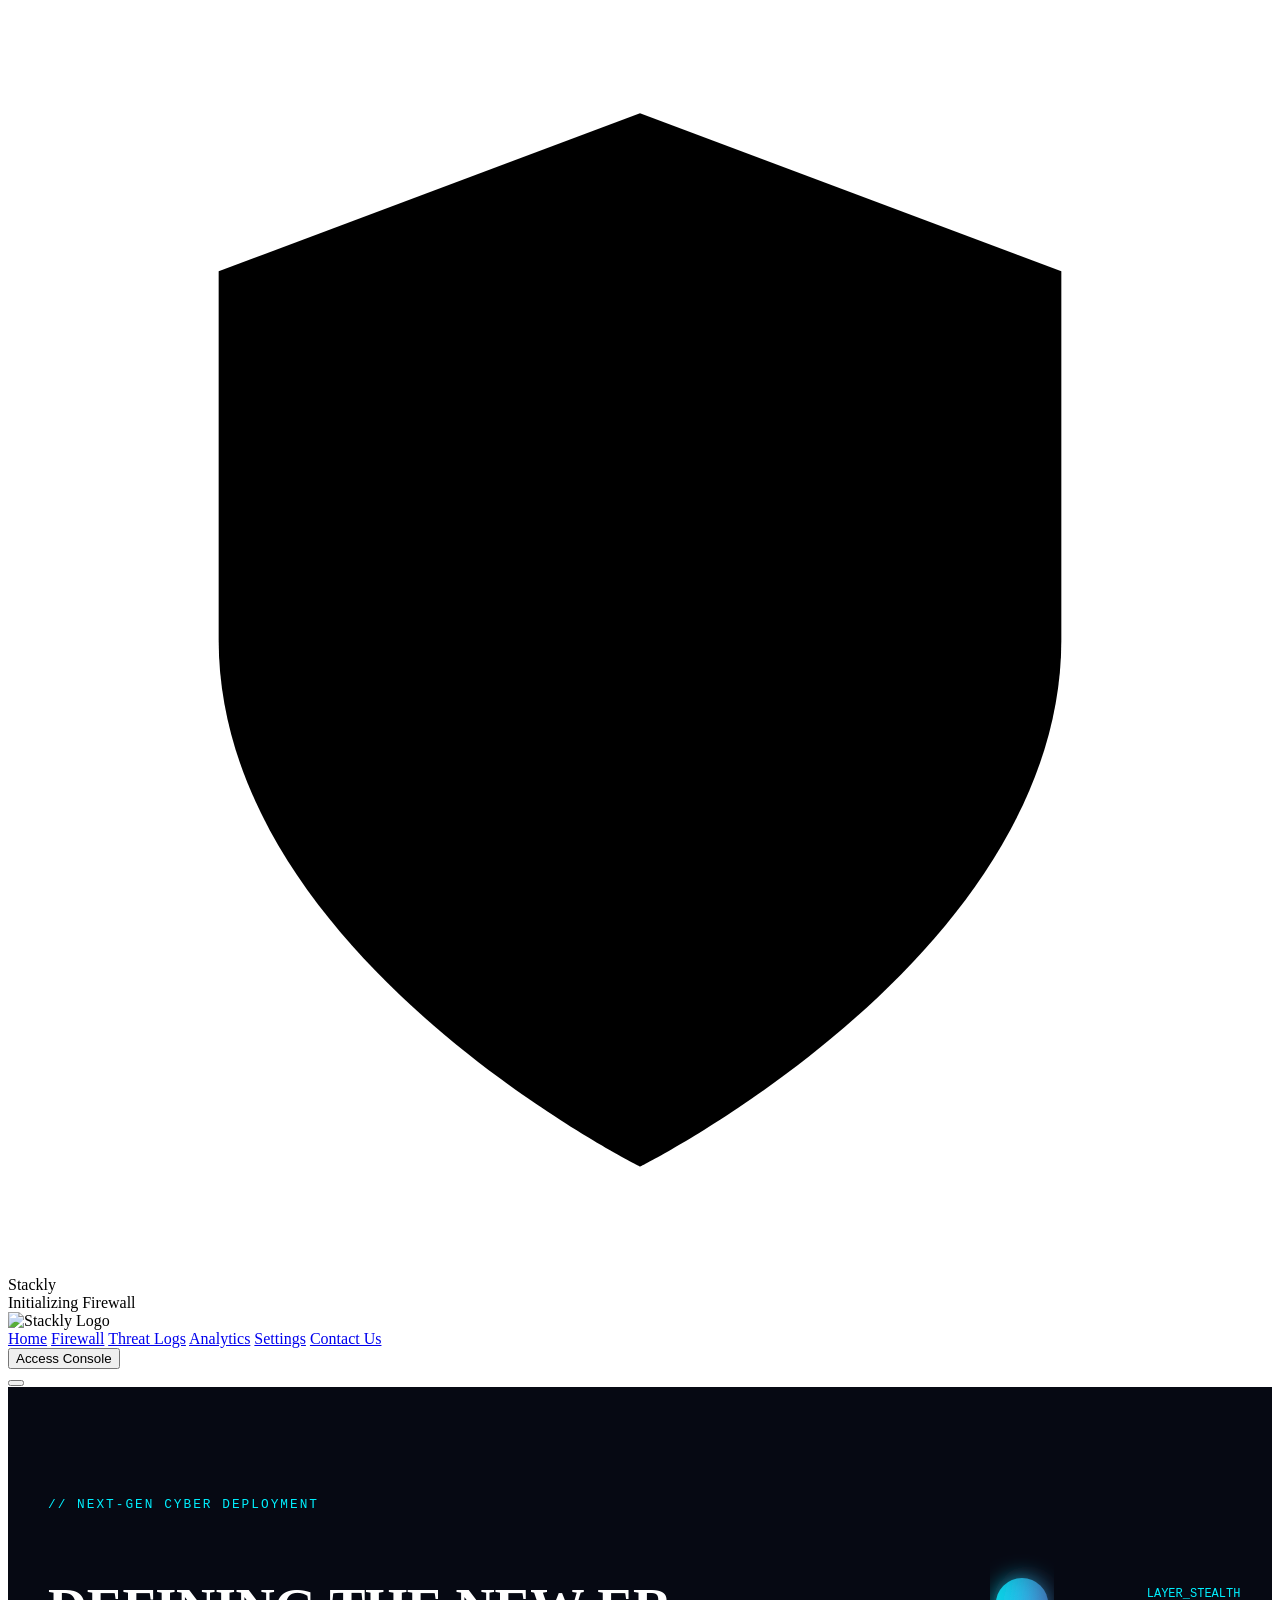
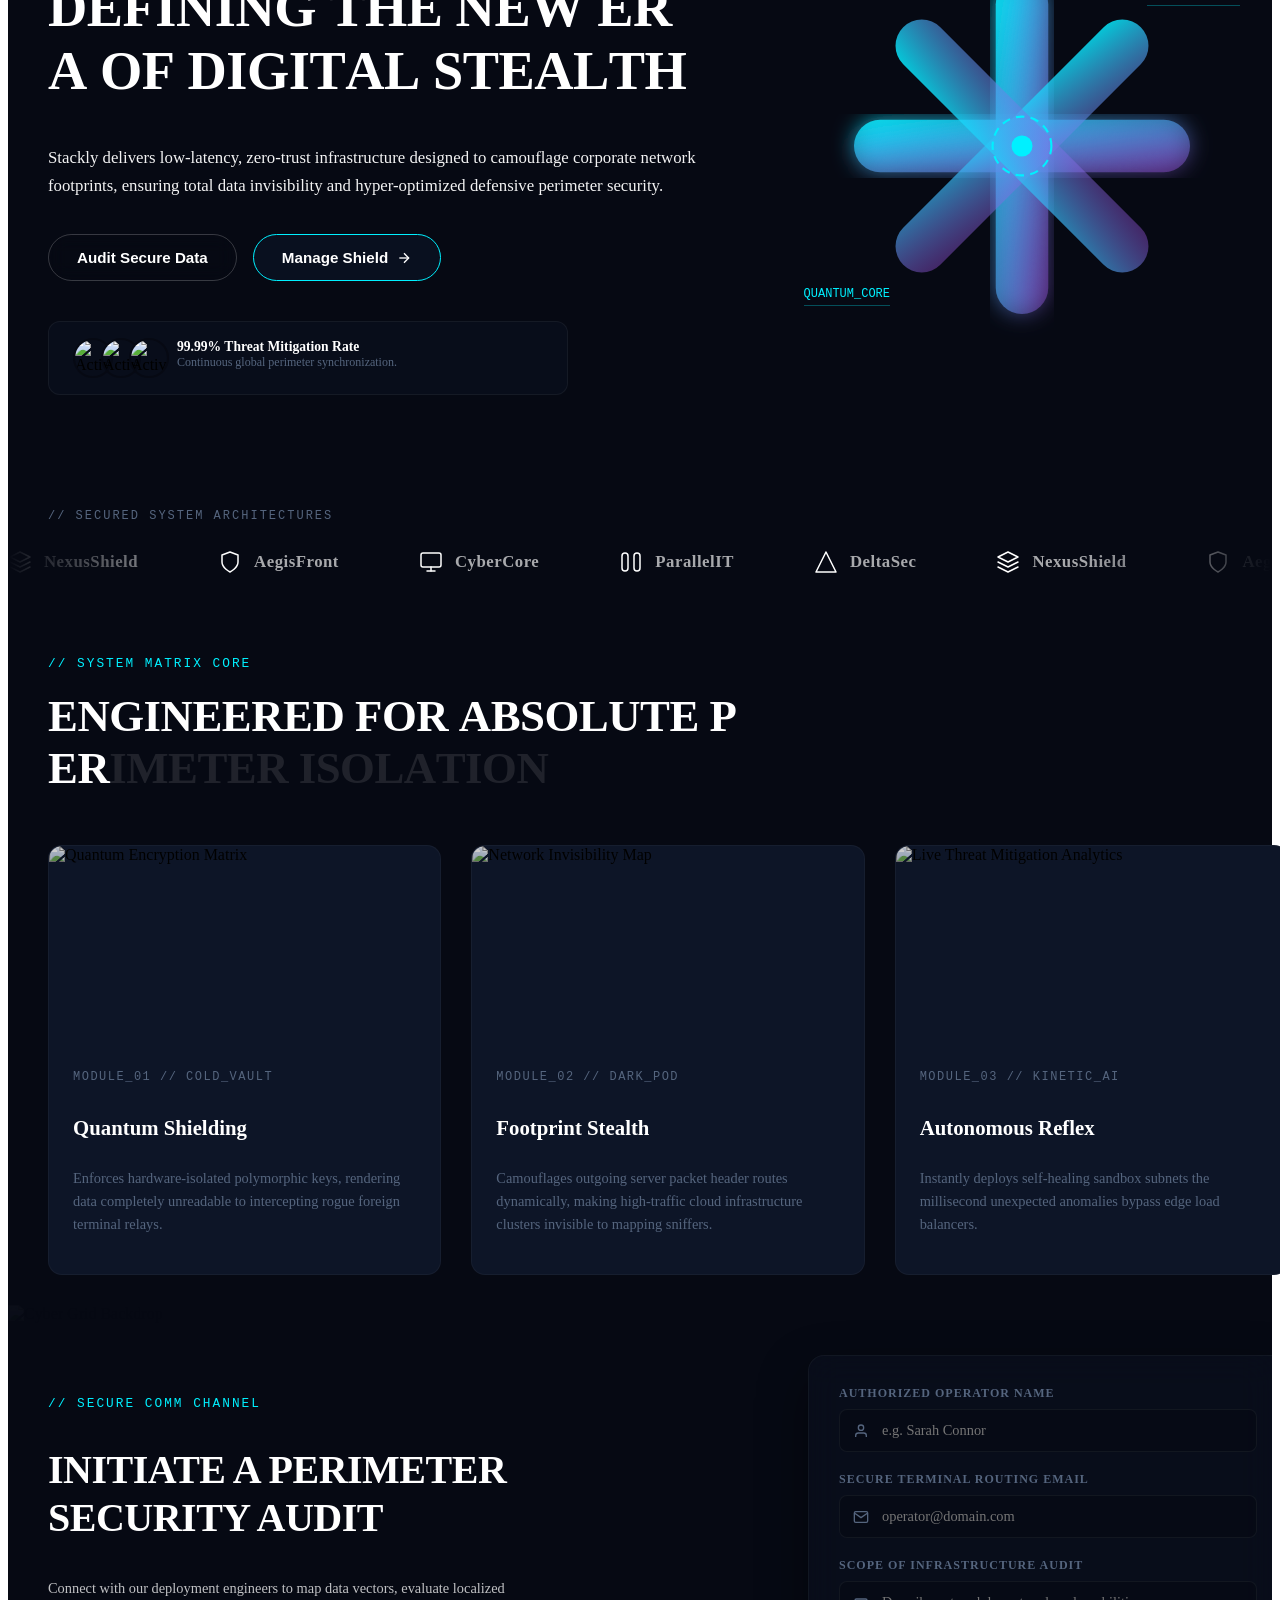
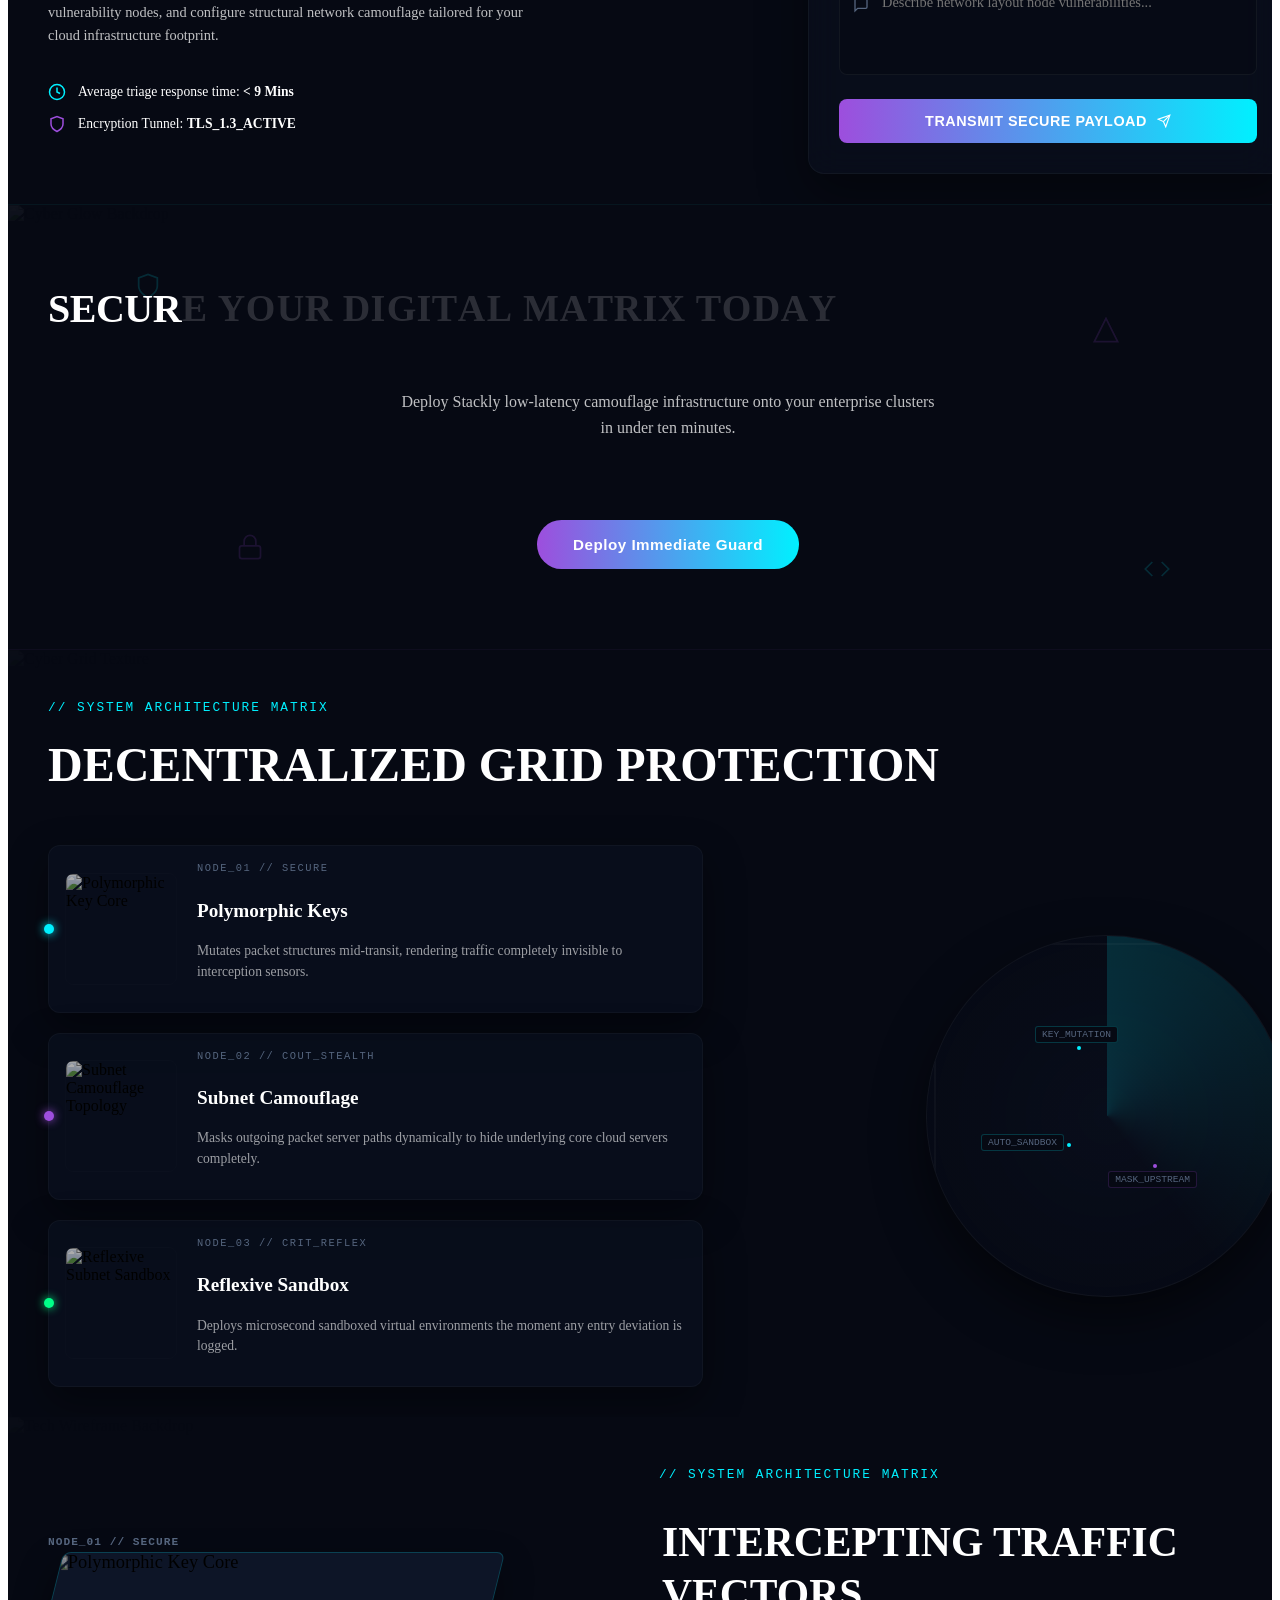
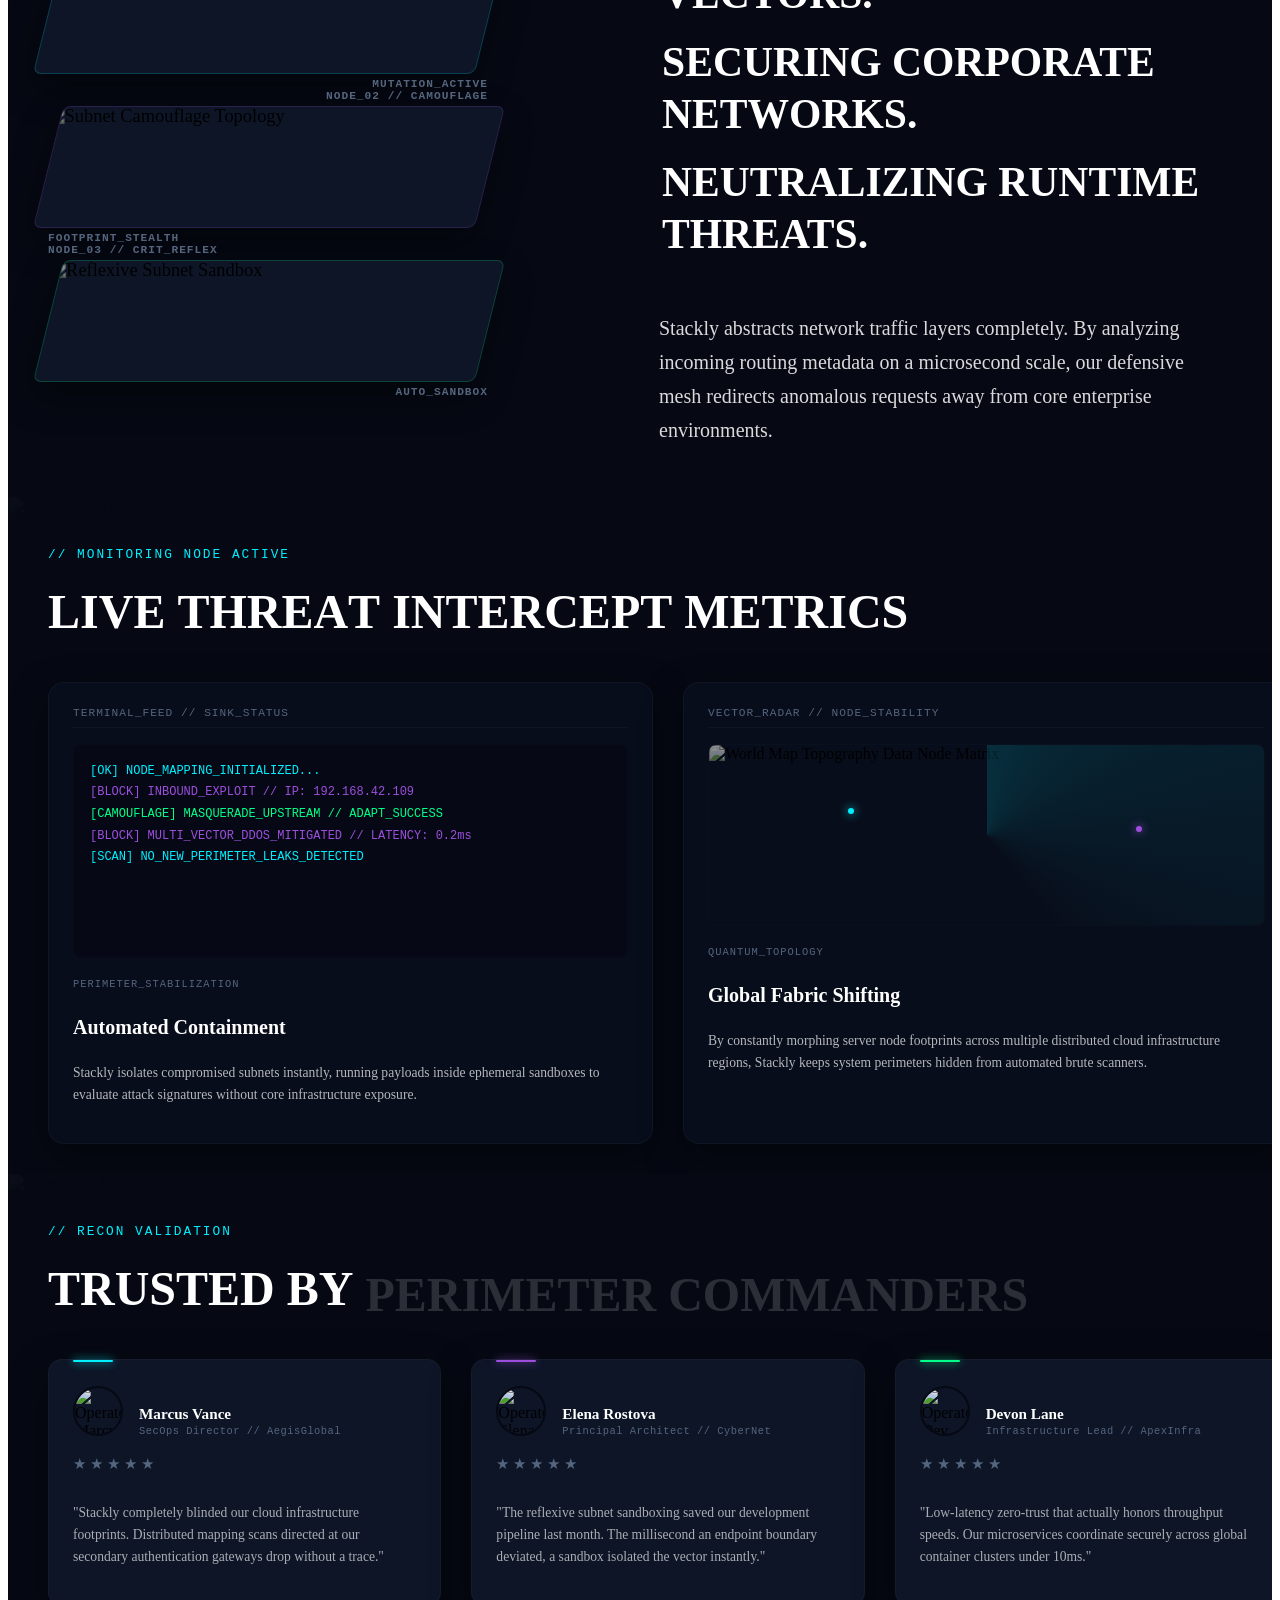
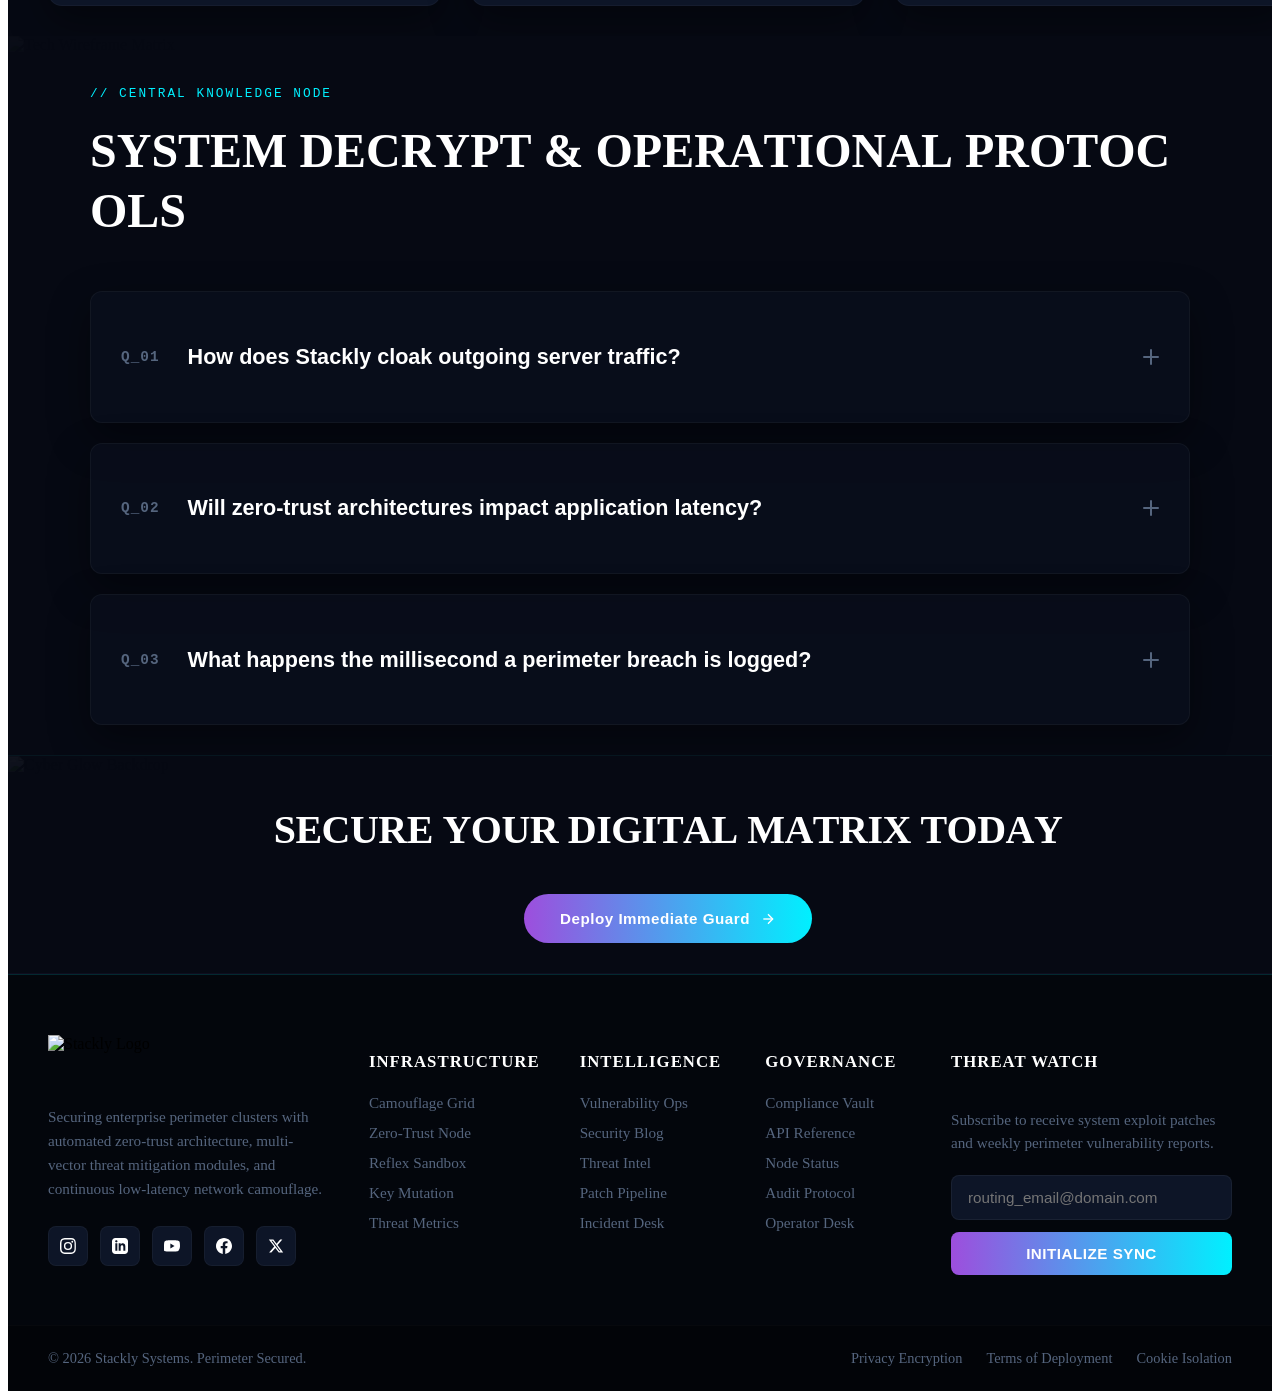
==== index.html @ 1bdfbcbf "home page" ====
<!DOCTYPE html>
<html lang="en">
<head>
    <meta charset="UTF-8">
    <meta http-equiv="X-Frame-Options" content="DENY">
    <meta name="viewport" content="width=device-width, initial-scale=1.0">
    <title>Stackly - Cyber Protection</title>
    <!-- Link External Stylesheet -->
    <link rel="stylesheet" href="style.css">
</head>
<body>

    <!-- CREATIVE PRELOADER LAYER -->
    <div id="preloader">
        <div class="cyber-anim-container">
            <!-- Outer spinning dashed track -->
            <div class="orbital-ring"></div>
            <!-- Inner reverse spinning track -->
            <div class="orbital-ring-inner"></div>
            <!-- Vector Shield Icon -->
            <svg class="svg-shield-icon" viewBox="0 0 24 24" xmlns="http://w3.org">
                <path d="M12 22s8-4 8-10V5l-8-3-8 3v7c0 6 8 10 8 10z" stroke-linecap="round" stroke-linejoin="round"/>
            </svg>
        </div>
        <!-- Branded Preloader Heading -->
        <div class="loader-title">Stackly</div>
        <div class="loader-status">Initializing Firewall</div>
        <div class="progress-timeline">
            <div class="progress-fill"></div>
        </div>
    </div>

    <!-- MAIN UI PAGE (Hidden initially) -->
    

    <!-- Link External JavaScript Logic -->
    <script> document.addEventListener("DOMContentLoaded", () => {
    const preloader = document.getElementById("preloader");
    const appContent = document.getElementById("appContent");
    const actionBtn = document.getElementById("actionBtn");

    // Clear and handle the 2-second loading time handover
    setTimeout(() => {
        if (preloader) {
            preloader.classList.add("loaded");
        }
        if (appContent) {
            appContent.classList.add("visible");
        }
    }, 2000); 

    if (actionBtn) {
        actionBtn.addEventListener("click", () => {
            alert("Stackly Security Protocols updated successfully!");
        });
    }
});
</script>

<header class="main-header">
    <div class="header-container">
        <!-- Brand Logo Container (Tied to JS Window Reload Engine) -->
        <div class="logo-wrapper" id="brandLogoBtn" title="Refresh Dashboard">
            <img src="https://placehold.co" alt="Stackly Logo" class="brand-img">
        </div>

        <!-- Centralized App Menu Navigation Links (Now with Contact Us) -->
        <nav class="nav-menu" id="navigationDrawer">
            <a href="index.html" class="nav-link active">Home</a>
            <a href="firewall.html" class="nav-link">Firewall</a>
            <a href="logs.html" class="nav-link">Threat Logs</a>
            <a href="analytics.html" class="nav-link">Analytics</a>
            <a href="settings.html" class="nav-link">Settings</a>
            <a href="contact.html" class="nav-link">Contact Us</a>
        </nav>

        <!-- Authorization Action Controls Corner -->
        <div class="auth-wrapper">
            <button class="auth-btn">Access Console</button>
        </div>

        <!-- Adaptive Mobile Hamburger Icon Trigger -->
        <button class="hamburger-menu" id="hamburgerToggle" aria-label="Toggle Navigation">
            <span class="bar"></span>
            <span class="bar"></span>
            <span class="bar"></span>
        </button>
    </div>
</header>

<!-- Overlay background asset used to execute backdrop blur behind the open mobile nav menu -->
<div class="blur-backdrop" id="screenOverlay"></div>

<script>
    document.addEventListener("DOMContentLoaded", () => {
    const brandLogoBtn = document.getElementById("brandLogoBtn");
    const hamburgerToggle = document.getElementById("hamburgerToggle");
    const screenOverlay = document.getElementById("screenOverlay");
    const navLinks = document.querySelectorAll(".nav-link");

    // 1. Core Page Refresh Bind tied to Brand Image element clicks
    if (brandLogoBtn) {
        brandLogoBtn.addEventListener("click", () => {
            window.location.reload();
        });
    }

    // 2. Responsive Mobile Navigation Menu & Blurring Layer Toggle Control
    function toggleMobileMenu() {
        document.body.classList.toggle("menu-open");
    }

    if (hamburgerToggle) {
        hamburgerToggle.addEventListener("click", toggleMobileMenu);
    }

    // Collapse drawer panel if a user clicks outside the menu boundaries onto the blurred viewport backdrop
    if (screenOverlay) {
        screenOverlay.addEventListener("click", toggleMobileMenu);
    }

    // Auto-collapse mobile navigation dropdown drawer seamlessly when items are selected
    navLinks.forEach(link => {
        link.addEventListener("click", () => {
            document.body.classList.remove("menu-open");
            
            // Clean active track classes variables 
            navLinks.forEach(item => item.classList.remove("active"));
            link.classList.add("active");
        });
    });
});

</script>

<section class="hero-section" id="home">
    <div class="hero-container">
        
        <!-- Left Column: Content & Metrics -->
        <div class="hero-content">
            <div class="cyber-badge">// NEXT-GEN CYBER DEPLOYMENT</div>
            
            <!-- Target heading container for character split animation -->
            <h1 class="scroll-trigger-title" id="autoTypeTitle">
                Defining the new era of digital stealth
            </h1>
            
            <p class="hero-description">
                Stackly delivers low-latency, zero-trust infrastructure designed to camouflage corporate network footprints, ensuring total data invisibility and hyper-optimized defensive perimeter security.
            </p>
            
            <!-- Isolated button row configuration -->
            <div class="cta-group">
                <button class="cta-btn primary-cta" type="button">Audit Secure Data</button>
                <button class="cta-btn secondary-cta" type="button">
                    <span>Manage Shield</span> 
                    <svg class="btn-arrow" viewBox="0 0 24 24" fill="none" stroke="currentColor" stroke-width="2">
                        <line x1="5" y1="12" x2="19" y2="12"></line>
                        <polyline points="12 5 19 12 12 19"></polyline>
                    </svg>
                </button>
            </div>
            
            <!-- Real User Avatar Image Grid with Sliding Text Loop -->
            <div class="social-validation">
                <div class="avatar-stack">
                    <img src="https://unsplash.com" alt="Active Operator 1" class="avatar-img">
                    <img src="https://unsplash.com" alt="Active Operator 2" class="avatar-img">
                    <img src="https://unsplash.com" alt="Active Operator 3" class="avatar-img">
                </div>
                <div class="validation-text-carousel" id="carouselText">
                    <div class="slide active"><strong>800+ Enterprise Networks Securing Assets</strong><span>Daily active threat monitoring updates via Stackly.</span></div>
                    <div class="slide"><strong>99.99% Threat Mitigation Rate</strong><span>Continuous global perimeter synchronization.</span></div>
                    <div class="slide"><strong>24/7 Quantum Firewall Active</strong><span>Isolating backend vulnerabilities instantly.</span></div>
                </div>
            </div>
        </div>

        <!-- Right Column: Multi-Axis Fluid Geometric Mesh -->
        <div class="hero-visual">
            <div class="vector-quantum-core">
                <svg class="quantum-svg" viewBox="0 0 400 400" xmlns="http://w3.org">
                    <defs>
                        <linearGradient id="cyberGlow" x1="0%" y1="0%" x2="100%" y2="100%">
                            <stop offset="0%" stop-color="#00f0ff" stop-opacity="0.85"/>
                            <stop offset="100%" stop-color="#9d4edd" stop-opacity="0.4"/>
                        </linearGradient>
                        <filter id="neonBlur">
                            <feGaussianBlur stdDeviation="10" result="coloredBlur"/>
                            <feMerge>
                                <feMergeNode in="coloredBlur"/>
                                <feMergeNode in="SourceGraphic"/>
                            </feMerge>
                        </filter>
                    </defs>
                    <g class="rotating-cluster">
                        <!-- Structural geometric beams overlapping to frame 3D dimensions -->
                        <rect x="175" y="40" width="50" height="320" rx="25" fill="url(#cyberGlow)" filter="url(#neonBlur)" />
                        <rect x="40" y="175" width="320" height="50" rx="25" fill="url(#cyberGlow)" filter="url(#neonBlur)" />
                        <rect x="175" y="40" width="50" height="320" rx="25" fill="url(#cyberGlow)" transform="rotate(45 200 200)" />
                        <rect x="175" y="40" width="50" height="320" rx="25" fill="url(#cyberGlow)" transform="rotate(-45 200 200)" />
                        <circle cx="200" cy="200" r="28" fill="none" stroke="#00f0ff" stroke-width="2" stroke-dasharray="8, 6" />
                        <circle cx="200" cy="200" r="10" fill="#00f0ff" />
                    </g>
                </svg>
                <div class="hud-pointer top-right"><span> LAYER_STEALTH</span></div>
                <div class="hud-pointer bottom-left"><span> QUANTUM_CORE</span></div>
            </div>
        </div>

    </div>
</section>

<style>
    :root {
    --bg-deep: #060913;
    --neon-cyan: #00f0ff;
    --neon-purple: #9d4edd;
    --text-bright: #ffffff;
    --text-dim: #64748b;
}

/* ==========================================
   FLUID HERO RESPONSIVE CONTAINER DESIGN
========================================== */
.hero-section {
    width: 100%;
    display: flex;
    align-items: center;
    box-sizing: border-box;
    padding: 110px 0;
    background-color: var(--bg-deep);
    position: relative;
}

.hero-container {
    max-width: 1240px;
    width: 100%;
    margin: 0 auto;
    padding: 0 40px;
    display: grid;
    grid-template-columns: 1.15fr 0.85fr; /* Controls perfect side-by-side splitting */
    gap: 48px;
    align-items: center;
}

.hero-content {
    display: flex;
    flex-direction: column;
    align-items: flex-start;
}

.cyber-badge {
    font-family: monospace;
    color: var(--neon-cyan);
    font-size: 0.85rem;
    letter-spacing: 2px;
    margin-bottom: 20px;
}

.scroll-trigger-title {
    font-size: 3.4rem;
    font-weight: 800;
    line-height: 1.15;
    text-transform: uppercase;
    margin-bottom: 25px;
    letter-spacing: -0.5px;
    color: var(--text-bright);
}

/* Base parameters for character-by-character reveals */
.scroll-trigger-title .char {
    display: inline-block;
    opacity: 0;
    transform: translateY(8px);
    transition: opacity 0.25s ease, transform 0.25s ease;
}

.scroll-trigger-title .char.revealed {
    opacity: 1;
    transform: translateY(0);
}

.hero-description {
    font-size: 1.05rem;
    color: var(--text-bright);
    line-height: 1.65;
    margin-bottom: 35px;
    opacity: 0.95;
}

/* Non-collapsing flow block button group layout handles */
.cta-group {
    display: flex;
    flex-wrap: wrap;
    align-items: center;
    gap: 16px;
    margin-bottom: 40px;
    width: 100%;
}

.cta-btn {
    padding: 14px 28px;
    border-radius: 30px;
    font-size: 0.95rem;
    font-weight: 700;
    cursor: pointer;
    transition: all 0.3s cubic-bezier(0.2, 0.8, 0.2, 1);
    display: inline-flex;
    align-items: center;
    justify-content: center;
    gap: 8px;
    color: var(--text-bright);
    box-sizing: border-box;
    white-space: nowrap;
}

.primary-cta {
    background: transparent;
    border: 1px solid rgba(255, 255, 255, 0.2);
    backdrop-filter: blur(10px);
}

.primary-cta:hover {
    background-color: var(--text-bright);
    color: var(--bg-deep) !important;
    transform: translateY(-3px);
    box-shadow: 0 10px 20px rgba(255, 255, 255, 0.15);
}

.secondary-cta {
    background: rgba(13, 21, 39, 0.6);
    border: 1px solid var(--neon-cyan);
}

.secondary-cta:hover {
    background: linear-gradient(90deg, var(--neon-purple), var(--neon-cyan));
    border-color: transparent;
    transform: translateY(-3px);
    box-shadow: 0 10px 25px rgba(0, 240, 255, 0.3);
}

.btn-arrow {
    width: 16px;
    height: 16px;
    transition: transform 0.3s ease;
}

.secondary-cta:hover .btn-arrow {
    transform: translateX(4px);
}

/* ==========================================
   USER SOCIAL PROFILES & SLIDER CAROUSEL
========================================== */
.social-validation {
    display: flex;
    align-items: center;
    gap: 20px;
    background-color: rgba(13, 21, 39, 0.4);
    border: 1px solid rgba(255, 255, 255, 0.05);
    padding: 16px 24px;
    border-radius: 12px;
    width: 100%;
    max-width: 520px;
    box-sizing: border-box;
}

.avatar-stack {
    display: flex;
    flex-shrink: 0;
}

.avatar-img {
    width: 36px;
    height: 36px;
    border-radius: 50%;
    border: 2px solid var(--bg-deep);
    object-fit: cover;
    margin-right: -12px;
    cursor: pointer;
    transition: transform 0.2s ease;
}

.avatar-img:hover {
    transform: scale(1.25) translateY(-3px);
    z-index: 10;
}

.validation-text-carousel {
    position: relative;
    height: 38px;
    flex: 1;
    overflow: hidden;
}

.validation-text-carousel .slide {
    position: absolute;
    top: 0;
    left: 0;
    width: 100%;
    display: flex;
    flex-direction: column;
    opacity: 0;
    transform: translateY(12px);
    transition: opacity 0.4s ease, transform 0.4s ease;
}

.validation-text-carousel .slide.active {
    opacity: 1;
    transform: translateY(0);
}

.slide strong {
    font-size: 0.85rem;
    color: var(--text-bright);
}

.slide span {
    font-size: 0.75rem;
    color: var(--text-dim);
}

/* ==========================================
   RIGHT COLUMN GEOMETRIC CORE VECTOR ASSETS
========================================== */
.hero-visual {
    display: flex;
    justify-content: flex-end;
    align-items: center;
}

.vector-quantum-core {
    position: relative;
    width: 100%;
    max-width: 420px;
    animation: floatVisual 6s ease-in-out infinite;
}

.quantum-svg {
    width: 100%;
    height: auto;
    display: block;
}

.rotating-cluster {
    transform-origin: 200px 200px;
    animation: continuousRotate 28s linear infinite;
}

.hud-pointer {
    position: absolute;
    font-family: monospace;
    font-size: 0.75rem;
    color: var(--neon-cyan);
    border-bottom: 1px solid rgba(0, 240, 255, 0.3);
    padding-bottom: 4px;
}
.top-right { top: 12%; right: -2%; }
.bottom-left { bottom: 12%; left: -2%; }

/* Core Infinite Keyframes */
@keyframes continuousRotate { 0% { transform: rotate(0deg); } 100% { transform: rotate(360deg); } }
@keyframes floatVisual { 0%, 100% { transform: translateY(0px); } 50% { transform: translateY(-12px); } }

/* ==========================================
   ADAPTIVE BREAKPOINTS (PREVENTS OVERLAPS)
========================================== */
@media (max-width: 992px) {
    .hero-container {
        grid-template-columns: 1fr; /* Switch to clean vertical list stack layout */
        padding: 0 24px;
        gap: 50px;
    }
    .hero-content {
        align-items: center;
        text-align: center;
    }
    .scroll-trigger-title { font-size: 2.8rem; }
    .cta-group { justify-content: center; }
    .social-validation { justify-content: center; }
    .hero-visual { justify-content: center; width: 100%; }
}

@media (max-width: 480px) {
    .hero-container { padding: 0 16px; }
    .scroll-trigger-title { font-size: 2.2rem; }
    .cta-group { flex-direction: column; }
    .cta-btn { width: 100%; }
    .social-validation { flex-direction: column; gap: 12px; padding: 16px; }
    .validation-text-carousel { height: 42px; text-align: center; }
    .validation-text-carousel .slide { align-items: center; }
}

</style>

<script>
    document.addEventListener("DOMContentLoaded", () => {
    const autoTitle = document.getElementById("autoTypeTitle");
    const carouselContainer = document.getElementById("carouselText");

    // 1. Fixed Character Split String Generator Engine
    if (autoTitle) {
        const titleText = autoTitle.textContent.trim();
        autoTitle.textContent = ""; // Safely erase layout context

        const letterSpans = titleText.split("").map(char => {
            const span = document.createElement("span");
            span.className = "char";
            span.innerHTML = char === " " ? "&nbsp;" : char;
            autoTitle.appendChild(span);
            return span;
        });

        // Loop arrays and inject visual delay timings sequentially
        letterSpans.forEach((spanElement, sequentialIndex) => {
            setTimeout(() => {
                spanElement.classList.add("revealed");
            }, 25 * sequentialIndex); // Typing animation rate parameter
        });
    }

    // 2. Social Validation Panel 2-Second Slider Loop
    if (carouselContainer) {
        const slides = carouselContainer.querySelectorAll(".slide");
        let activeSlideIndex = 0;

        setInterval(() => {
            slides[activeSlideIndex].classList.remove("active");
            activeSlideIndex = (activeSlideIndex + 1) % slides.length;
            slides[activeSlideIndex].classList.add("active");
        }, 2000); // 2000 milliseconds handover window
    }
});

</script>

<section class="brand-carousel-section">
    <div class="brand-section-header">
        <span class="header-indicator">// SECURED SYSTEM ARCHITECTURES</span>
    </div>
    
    <!-- Infinite Horizontal Marquee Window -->
    <div class="marquee-viewport">
        <div class="marquee-track">
            
            <!-- Original Set of Vector Brand Elements -->
            <div class="brand-node">
                <svg viewBox="0 0 24 24" class="brand-svg"><path d="M12 2L2 7l10 5 10-5-10-5zM2 17l10 5 10-5M2 12l10 5 10-5"/></svg>
                <span class="brand-name">NexusShield</span>
            </div>
            <div class="brand-node">
                <svg viewBox="0 0 24 24" class="brand-svg"><path d="M12 22s8-4 8-10V5l-8-3-8 3v7c0 6 8 10 8 10z"/></svg>
                <span class="brand-name">AegisFront</span>
            </div>
            <div class="brand-node">
                <svg viewBox="0 0 24 24" class="brand-svg"><rect x="2" y="3" width="20" height="14" rx="2" ry="2"></rect><line x1="8" y1="21" x2="16" y2="21"></line><line x1="12" y1="17" x2="12" y2="21"></line></svg>
                <span class="brand-name">CyberCore</span>
            </div>
            <div class="brand-node">
                <svg viewBox="0 0 24 24" class="brand-svg"><path d="M18 3a3 3 0 0 0-3 3v12a3 3 0 0 0 3 3 3 3 0 0 0 3-3V6a3 3 0 0 0-3-3zM6 3a3 3 0 0 0-3 3v12a3 3 0 0 0 3 3 3 3 0 0 0 3-3V6a3 3 0 0 0-3-3z"/></svg>
                <span class="brand-name">ParallelIT</span>
            </div>
            <div class="brand-node">
                <svg viewBox="0 0 24 24" class="brand-svg"><polygon points="12 2 2 22 22 22"></polygon></svg>
                <span class="brand-name">DeltaSec</span>
            </div>

            <!-- Identical Cloned Set to ensure an uninterrupted visual looping point -->
            <div class="brand-node">
                <svg viewBox="0 0 24 24" class="brand-svg"><path d="M12 2L2 7l10 5 10-5-10-5zM2 17l10 5 10-5M2 12l10 5 10-5"/></svg>
                <span class="brand-name">NexusShield</span>
            </div>
            <div class="brand-node">
                <svg viewBox="0 0 24 24" class="brand-svg"><path d="M12 22s8-4 8-10V5l-8-3-8 3v7c0 6 8 10 8 10z"/></svg>
                <span class="brand-name">AegisFront</span>
            </div>
            <div class="brand-node">
                <svg viewBox="0 0 24 24" class="brand-svg"><rect x="2" y="3" width="20" height="14" rx="2" ry="2"></rect><line x1="8" y1="21" x2="16" y2="21"></line><line x1="12" y1="17" x2="12" y2="21"></line></svg>
                <span class="brand-name">CyberCore</span>
            </div>
            <div class="brand-node">
                <svg viewBox="0 0 24 24" class="brand-svg"><path d="M18 3a3 3 0 0 0-3 3v12a3 3 0 0 0 3 3 3 3 0 0 0 3-3V6a3 3 0 0 0-3-3zM6 3a3 3 0 0 0-3 3v12a3 3 0 0 0 3 3 3 3 0 0 0 3-3V6a3 3 0 0 0-3-3z"/></svg>
                <span class="brand-name">ParallelIT</span>
            </div>
            <div class="brand-node">
                <svg viewBox="0 0 24 24" class="brand-svg"><polygon points="12 2 2 22 22 22"></polygon></svg>
                <span class="brand-name">DeltaSec</span>
            </div>

        </div>
    </div>
</section>

<style>
    :root {
    --bg-deep: #060913;
    --neon-cyan: #00f0ff;
    --neon-purple: #9d4edd;
    --text-bright: #ffffff;
    --text-dim: #64748b;
}

/* ==========================================
   INFINITE BRAND CAROUSEL LOOK & FEEL
========================================== */
.brand-carousel-section {
    width: 100%;
    display: block;          /* Natural vertical flow to avoid overlays */
    padding-top: 0px;        /* Forced 0px top padding layout */
    padding-bottom: 20px;    /* Forced 20px bottom padding layout */
    background-color: var(--bg-deep);
    overflow: hidden;
    box-sizing: border-box;
}

.brand-section-header {
    max-width: 1240px;
    margin: 0 auto;
    padding: 0 40px 15px 40px;
    text-align: left;
}

.header-indicator {
    font-family: monospace;
    font-size: 0.75rem;
    color: var(--text-dim);
    letter-spacing: 2px;
}

/* Linear Clipping viewport masks out harsh side edges */
.marquee-viewport {
    width: 100%;
    overflow: hidden;
    white-space: nowrap;
    position: relative;
    display: flex;
    /* Soft linear mask gradients fade items out at the viewport limits */
    mask-image: linear-gradient(to right, transparent, #000 15%, #000 85%, transparent);
    -webkit-mask-image: linear-gradient(to right, transparent, #000 15%, #000 85%, transparent);
    padding: 12px 0;
}

/* Infinite Horizontal Streaming Wrapper */
.marquee-track {
    display: inline-flex;
    align-items: center;
    gap: 80px; /* Spacing separation index between icon blocks */
    padding-right: 80px;
    animation: streamMarquee 25s linear infinite;
    will-change: transform;
}

/* Pause the looping timeline safely when a user hovers over the marquee track */
.marquee-viewport:hover .marquee-track {
    animation-play-state: paused;
}

/* Individual Interactive Item Cards */
.brand-node {
    display: inline-flex;
    align-items: center;
    gap: 12px;
    cursor: pointer;
    transition: transform 0.3s cubic-bezier(0.2, 0.8, 0.2, 1);
}

/* Forced Crisp White Vector Assets */
.brand-svg {
    width: 24px;
    height: 24px;
    fill: none;
    stroke: var(--text-bright); /* Forced white path color */
    stroke-width: 1.5;
    stroke-linecap: round;
    stroke-linejoin: round;
    transition: stroke 0.3s ease, filter 0.3s ease;
    will-change: filter;
}

/* Forced Crisp White Text Labels */
.brand-name {
    font-size: 1.05rem;
    font-weight: 600;
    color: var(--text-bright); /* Forced white typography */
    letter-spacing: 0.5px;
    opacity: 0.65;
    transition: opacity 0.3s ease, color 0.3s ease, text-shadow 0.3s ease;
}

/* ==========================================
   NEON INTERACTIVE HOVER GLOW CONFIG
========================================== */
.brand-node:hover {
    transform: scale(1.05);
}

/* Cyan glow effect for odd elements */
.brand-node:hover .brand-svg {
    stroke: var(--neon-cyan);
    filter: drop-shadow(0 0 8px rgba(0, 240, 255, 0.85));
}

.brand-node:hover .brand-name {
    color: var(--neon-cyan);
    opacity: 1;
    text-shadow: 0 0 8px rgba(0, 240, 255, 0.4);
}

/* Alternating Purple glow effect for even elements */
.brand-node:nth-child(even):hover .brand-svg {
    stroke: var(--neon-purple);
    filter: drop-shadow(0 0 8px rgba(157, 78, 221, 0.85));
}

.brand-node:nth-child(even):hover .brand-name {
    color: var(--neon-purple);
    opacity: 1;
    text-shadow: 0 0 8px rgba(157, 78, 221, 0.4);
}

/* ==========================================
   HARDWARE PERFORMANCE ANIMATION LOOPS
========================================== */
@keyframes streamMarquee {
    0% {
        transform: translate3d(0, 0, 0);
    }
    100% {
        /* Translates exactly halfway across to achieve seamless handover looping points */
        transform: translate3d(-50%, 0, 0);
    }
}

/* ==========================================
   RESPONSIVE DESIGN VIEWPORTS
========================================== */
@media (max-width: 992px) {
    .brand-section-header {
        padding: 0 24px 12px 24px;
    }
    .marquee-track {
        gap: 60px;
        padding-right: 60px;
    }
}

@media (max-width: 480px) {
    .brand-section-header {
        padding: 0 16px 10px 16px;
    }
    .marquee-track {
        gap: 45px;
        padding-right: 45px;
        animation-duration: 20s; /* Loops slightly quicker on small screens for dynamic feel */
    }
    .brand-name {
        font-size: 0.95rem;
    }
    .brand-svg {
        width: 20px;
        height: 20px;
    }
}

</style>

<section class="features-section" id="firewall">
    <div class="features-container">
        
        <div class="features-header">
            <div class="cyber-badge">// SYSTEM MATRIX CORE</div>
            <!-- This title triggers character-by-character purely on viewport scroll -->
            <h2 class="scroll-reveal-title" id="scrollFeatureTitle">
                Engineered for absolute perimeter isolation
            </h2>
        </div>

        <!-- 3-Column Adaptive Grid System -->
        <div class="features-grid" id="cascadeGrid">
            
            <!-- Card 1 -->
            <div class="feature-card animate-on-scroll">
                <div class="card-glow-layer"></div>
                <div class="card-image-wrapper">
                    <img src="https://unsplash.com" alt="Quantum Encryption Matrix" class="feature-img">
                </div>
                <div class="card-content">
                    <div class="card-meta">MODULE_01 // COLD_VAULT</div>
                    <h3>Quantum Shielding</h3>
                    <p>Enforces hardware-isolated polymorphic keys, rendering data completely unreadable to intercepting rogue foreign terminal relays.</p>
                </div>
            </div>

            <!-- Card 2 -->
            <div class="feature-card animate-on-scroll">
                <div class="card-glow-layer"></div>
                <div class="card-image-wrapper">
                    <img src="https://unsplash.com" alt="Network Invisibility Map" class="feature-img">
                </div>
                <div class="card-content">
                    <div class="card-meta">MODULE_02 // DARK_POD</div>
                    <h3>Footprint Stealth</h3>
                    <p>Camouflages outgoing server packet header routes dynamically, making high-traffic cloud infrastructure clusters invisible to mapping sniffers.</p>
                </div>
            </div>

            <!-- Card 3 -->
            <div class="feature-card animate-on-scroll">
                <div class="card-glow-layer"></div>
                <div class="card-image-wrapper">
                    <img src="https://unsplash.com" alt="Live Threat Mitigation Analytics" class="feature-img">
                </div>
                <div class="card-content">
                    <div class="card-meta">MODULE_03 // KINETIC_AI</div>
                    <h3>Autonomous Reflex</h3>
                    <p>Instantly deploys self-healing sandbox subnets the millisecond unexpected anomalies bypass edge load balancers.</p>
                </div>
            </div>

        </div>
    </div>
</section>


<style>
    :root {
    --bg-deep: #060913;
    --bg-surface: #0d1527;
    --neon-cyan: #00f0ff;
    --neon-purple: #9d4edd;
    --text-bright: #ffffff;
    --text-dim: #64748b;
}

/* ==========================================
   ISOLATED FEATURES DESIGN BLOCK
========================================== */
.features-section {
    width: 100%;
    display: block;
    padding-top: 50px;       /* Explicitly restricted top padding constraint */
    padding-bottom: 30px;    /* Explicitly restricted bottom padding footprint */
    background-color: var(--bg-deep);
    box-sizing: border-box;
}

.features-container {
    max-width: 1240px;
    width: 100%;
    margin: 0 auto;
    padding: 0 40px;
}

.features-header {
    max-width: 700px;
    margin-bottom: 50px;
    text-align: left;
}

/* ==========================================
   SCROLL REVEAL CHARACTER TYPOGRAPHY
========================================== */
.scroll-reveal-title {
    font-size: 2.8rem;
    font-weight: 800;
    line-height: 1.15;
    text-transform: uppercase;
    letter-spacing: -0.5px;
    color: var(--text-bright);
    margin-top: 10px;
}

/* Individual characters mapped to opacity triggers */
.scroll-reveal-title .char-node {
    display: inline-block;
    opacity: 0.1; /* Dull placeholder state before window scroll intersects */
    transition: opacity 0.15s ease, text-shadow 0.15s ease, color 0.15s ease;
}

.scroll-reveal-title .char-node.illuminated {
    opacity: 1;
    color: var(--text-bright);
    text-shadow: 0 0 12px rgba(255, 255, 255, 0.3);
}

/* ==========================================
   3-COLUMN ADAPTIVE CARD MATRIX GRID
========================================== */
.features-grid {
    display: grid;
    grid-template-columns: repeat(3, 1fr);
    gap: 30px;
    width: 100%;
}

.feature-card {
    background-color: var(--bg-surface);
    border-radius: 14px;
    border: 1px solid rgba(255, 255, 255, 0.04);
    overflow: hidden;
    position: relative;
    box-sizing: border-box;
    display: flex;
    flex-direction: column;
    
    /* Scroll entrance baseline settings (Hidden by default) */
    opacity: 0;
    transform: translateY(40px);
    transition: opacity 0.8s cubic-bezier(0.2, 0.8, 0.2, 1), transform 0.8s cubic-bezier(0.2, 0.8, 0.2, 1);
}

/* JavaScript class appends target activation parameter smoothly */
.feature-card.card-revealed {
    opacity: 1;
    transform: translateY(0);
}

/* Ambient glow container layered over background nodes */
.card-glow-layer {
    position: absolute;
    top: 0;
    left: 0;
    width: 100%;
    height: 100%;
    background: radial-gradient(800px circle at var(--x, 0px) var(--y, 0px), rgba(0, 240, 255, 0.06), transparent 40%);
    pointer-events: none;
    z-index: 3;
    opacity: 0;
    transition: opacity 0.4s ease;
}

.feature-card:hover .card-glow-layer {
    opacity: 1;
}

.card-image-wrapper {
    width: 100%;
    height: 200px;
    overflow: hidden;
    position: relative;
}

.feature-img {
    width: 100%;
    height: 100%;
    object-fit: cover;
    transition: transform 0.6s cubic-bezier(0.2, 0.8, 0.2, 1), filter 0.6s ease;
    filter: saturate(0.7) brightness(0.8);
}

.card-content {
    padding: 24px;
    display: flex;
    flex-direction: column;
    flex: 1;
    z-index: 4;
}

.card-meta {
    font-family: monospace;
    font-size: 0.75rem;
    letter-spacing: 1.5px;
    color: var(--text-dim);
    margin-bottom: 12px;
    transition: color 0.3s ease;
}

.card-content h3 {
    font-size: 1.3rem;
    font-weight: 700;
    color: var(--text-bright);
    margin-bottom: 12px;
    transition: color 0.3s ease, text-shadow 0.3s ease;
}

.card-content p {
    font-size: 0.9rem;
    color: var(--text-dim);
    line-height: 1.6;
    transition: color 0.3s ease;
}

/* ==========================================
   INTERACTIVE NEON HOVER GLOW COUPLINGS
========================================== */
.feature-card:hover {
    border-color: rgba(0, 240, 255, 0.2);
    box-shadow: 0 12px 30px rgba(0, 0, 0, 0.4);
}

.feature-card:hover .feature-img {
    transform: scale(1.06);
    filter: saturate(1.1) brightness(0.95);
}

.feature-card:hover .card-meta {
    color: var(--neon-cyan);
}

.feature-card:hover h3 {
    color: var(--neon-cyan);
    text-shadow: 0 0 10px rgba(0, 240, 255, 0.4);
}

.feature-card:hover p {
    color: var(--text-bright);
}

/* Alternating theme variances for the middle structural card card elements */
.feature-card:nth-child(2):hover {
    border-color: rgba(157, 78, 221, 0.2);
}
.feature-card:nth-child(2):hover .card-meta { color: var(--neon-purple); }
.feature-card:nth-child(2):hover h3 { color: var(--neon-purple); text-shadow: 0 0 10px rgba(157, 78, 221, 0.4); }

/* ==========================================
   RESPONSIVE DESIGN ADAPTIONS
========================================== */
@media (max-width: 992px) {
    .features-grid {
        grid-template-columns: repeat(2, 1fr); /* Collapses smoothly to dual-column lists */
        gap: 24px;
    }
    .scroll-reveal-title { font-size: 2.4rem; }
    .features-container { padding: 0 24px; }
}

@media (max-width: 640px) {
    .features-grid {
        grid-template-columns: 1fr; /* Pure linear stack format for mobile phones */
    }
    .scroll-reveal-title { font-size: 1.9rem; }
    .features-container { padding: 0 16px; }
    .card-image-wrapper { height: 180px; }
}

</style>

<script>
    document.addEventListener("DOMContentLoaded", () => {
    
    // 1. SCROLL TRIGGER: Letter-by-Letter Title Animation
    const scrollTitle = document.getElementById("scrollFeatureTitle");
    if (scrollTitle) {
        const titleText = scrollTitle.textContent.trim();
        scrollTitle.textContent = "";

        const splitChars = titleText.split("").map(char => {
            const span = document.createElement("span");
            span.className = "char-node";
            span.innerHTML = char === " " ? "&nbsp;" : char;
            scrollTitle.appendChild(span);
            return span;
        });

        function handleTitleScrollReveal() {
            const boundingBox = scrollTitle.getBoundingClientRect();
            const winHeight = window.innerHeight;
            
            // Text illuminates as header crosses past the bottom 90% view toward center 35% height
            const startRevealPos = winHeight * 0.9;
            const endRevealPos = winHeight * 0.35;
            
            let revealRatio = (startRevealPos - boundingBox.top) / (startRevealPos - endRevealPos);
            revealRatio = Math.max(0, Math.min(1, revealRatio));

            const maxIndexToLight = Math.floor(revealRatio * splitChars.length);

            splitChars.forEach((charSpan, idx) => {
                if (idx < maxIndexToLight) {
                    charSpan.classList.add("illuminated");
                } else {
                    charSpan.classList.remove("illuminated");
                }
            });
        }
        window.addEventListener("scroll", handleTitleScrollReveal);
        handleTitleScrollReveal(); // Process check instantly on reload
    }

    // 2. SCROLL TRIGGER: One-by-One Grid Card Cascade Reveal
    const cascadeCards = document.querySelectorAll(".animate-on-scroll");
    
    function handleGridCascadeReveal() {
        cascadeCards.forEach((card, progressiveIdx) => {
            const cardTop = card.getBoundingClientRect().top;
            const activationBarrier = window.innerHeight * 0.88; // Triggers slightly before it enters layout viewports

            if (cardTop < activationBarrier) {
                // Instantly checks if element is unrevealed, then initiates delayed cascading index shifts
                if (!card.classList.contains("card-revealed")) {
                    setTimeout(() => {
                        card.classList.add("card-revealed");
                    }, progressiveIdx * 120); // 120ms staging layout lag offset per element card
                }
            }
        });
    }
    window.addEventListener("scroll", handleGridCascadeReveal);
    handleGridCascadeReveal();

    // 3. INTERACTIVE EFFECT: Dynamic Mouse Laser Pointer Tracker over Cards
    const targetCards = document.querySelectorAll(".feature-card");
    targetCards.forEach(card => {
        card.addEventListener("mousemove", (event) => {
            const rect = card.getBoundingClientRect();
            const cursorX = event.clientX - rect.left;
            const cursorY = event.clientY - rect.top;
            
            // Shifts mathematical parameter handles directly within the scoped element card node
            card.style.setProperty("--x", `${cursorX}px`);
            card.style.setProperty("--y", `${cursorY}px`);
        });
    });
});

</script>

<section class="contact-section" id="contact">
    <!-- Ambient image background backdrop layer -->
    <img src="https://unsplash.com" alt="Cyber Grid Backdrop" class="contact-bg-overlay">

    <div class="contact-container">
        
        <!-- Left Column: Contextual System Status Details -->
        <div class="contact-info-panel">
            <div class="cyber-badge">// SECURE COMM CHANNEL</div>
            <h2 class="contact-main-title">Initiate a perimeter security audit</h2>
            <p class="contact-subtitle">
                Connect with our deployment engineers to map data vectors, evaluate localized vulnerability nodes, and configure structural network camouflage tailored for your cloud infrastructure footprint.
            </p>
            
            <div class="contact-status-tracker">
                <div class="status-row">
                    <svg viewBox="0 0 24 24" class="status-svg"><circle cx="12" cy="12" r="10"></circle><polyline points="12 6 12 12 16 14"></polyline></svg>
                    <span>Average triage response time: <strong>&lt; 9 Mins</strong></span>
                </div>
                <div class="status-row">
                    <svg viewBox="0 0 24 24" class="status-svg"><path d="M12 22s8-4 8-10V5l-8-3-8 3v7c0 6 8 10 8 10z"></path></svg>
                    <span>Encryption Tunnel: <strong>TLS_1.3_ACTIVE</strong></span>
                </div>
            </div>
        </div>

        <!-- Right Column: Glassmorphic Validation Input Card -->
        <div class="contact-form-panel">
            <div class="glass-form-card">
                <form id="stacklyAuditForm" novalidate>
                    
                    <div class="form-input-group">
                        <label for="auditName">Authorized Operator Name</label>
                        <div class="field-wrapper">
                            <svg viewBox="0 0 24 24" class="input-icon"><path d="M20 21v-2a4 4 0 0 0-4-4H8a4 4 0 0 0-4 4v2"></path><circle cx="12" cy="7" r="4"></circle></svg>
                            <input type="text" id="auditName" placeholder="e.g. Sarah Connor" autocomplete="off">
                        </div>
                    </div>

                    <div class="form-input-group">
                        <label for="auditEmail">Secure Terminal Routing Email</label>
                        <div class="field-wrapper">
                            <svg viewBox="0 0 24 24" class="input-icon"><path d="M4 4h16c1.1 0 2 .9 2 2v12c0 1.1-.9 2-2 2H4c-1.1 0-2-.9-2-2V6c0-1.1.9-2 2-2z"></path><polyline points="22,6 12,13 2,6"></polyline></svg>
                            <input type="email" id="auditEmail" placeholder="operator@domain.com" autocomplete="off">
                        </div>
                    </div>

                    <div class="form-input-group">
                        <label for="auditMessage">Scope of Infrastructure Audit</label>
                        <div class="field-wrapper text-area-wrapper">
                            <svg viewBox="0 0 24 24" class="input-icon"><path d="M21 15a2 2 0 0 1-2 2H7l-4 4V5a2 2 0 0 1 2-2h14a2 2 0 0 1 2 2z"></path></svg>
                            <textarea id="auditMessage" rows="4" placeholder="Describe network layout node vulnerabilities..."></textarea>
                        </div>
                    </div>

                    <button type="submit" class="submit-audit-btn">
                        <span>Transmit Secure Payload</span>
                        <svg viewBox="0 0 24 24" class="btn-send-icon"><line x1="22" y1="2" x2="11" y2="13"></line><polygon points="22 2 15 22 11 13 2 9 22 2"></polygon></svg>
                    </button>

                </form>
            </div>
        </div>

    </div>
</section>

<style>
    :root {
    --bg-deep: #060913;
    --bg-surface: #0d1527;
    --neon-cyan: #00f0ff;
    --neon-purple: #9d4edd;
    --text-bright: #ffffff;
    --text-dim: #55657e;
    --accent-error: #ff3366;
}

.contact-section {
    position: relative;
    width: 100%;
    display: block;
    padding-top: 50px;
    padding-bottom: 30px;
    background-color: var(--bg-deep);
    overflow: hidden;
    box-sizing: border-box;
}

.contact-bg-overlay {
    position: absolute;
    top: 0;
    left: 0;
    width: 100%;
    height: 100%;
    object-fit: cover;
    opacity: 0.02;
    pointer-events: none;
    z-index: 1;
}

.contact-container {
    position: relative;
    max-width: 1240px;
    width: 100%;
    margin: 0 auto;
    padding: 0 40px;
    display: grid;
    grid-template-columns: 1fr 1fr;
    gap: 60px;
    align-items: center;
    z-index: 2;
}

.contact-info-panel {
    display: flex;
    flex-direction: column;
    align-items: flex-start;
}

.contact-main-title {
    font-size: 2.5rem;
    font-weight: 800;
    line-height: 1.2;
    text-transform: uppercase;
    color: var(--text-bright);
    margin-top: 15px;
    margin-bottom: 20px;
    letter-spacing: -0.5px;
}

.contact-subtitle {
    font-size: 0.9rem;
    color: rgba(255, 255, 255, 0.75);
    line-height: 1.65;
    margin-bottom: 35px;
    max-width: 500px;
}

.contact-status-tracker {
    display: flex;
    flex-direction: column;
    gap: 14px;
    width: 100%;
}

.status-row {
    display: flex;
    align-items: center;
    gap: 12px;
    font-size: 0.85rem;
    color: var(--text-bright);
}

.status-svg {
    width: 18px;
    height: 18px;
    fill: none;
    stroke: var(--neon-cyan);
    stroke-width: 2;
}

.status-row:nth-child(2) .status-svg { stroke: var(--neon-purple); }

.contact-form-panel {
    display: flex;
    justify-content: flex-end;
}

.glass-form-card {
    width: 100%;
    max-width: 480px;
    background: rgba(13, 21, 39, 0.4);
    border: 1px solid rgba(255, 255, 255, 0.04);
    backdrop-filter: blur(16px);
    -webkit-backdrop-filter: blur(16px);
    border-radius: 16px;
    padding: 30px;
    box-sizing: border-box;
    box-shadow: 0 20px 50px rgba(0, 0, 0, 0.4);
    transition: border-color 0.4s ease, box-shadow 0.4s ease;
}

.glass-form-card:hover {
    border-color: rgba(0, 240, 255, 0.15);
    box-shadow: 0 20px 50px rgba(0, 240, 255, 0.05);
}

.form-input-group {
    display: flex;
    flex-direction: column;
    gap: 8px;
    margin-bottom: 20px;
    width: 100%;
}

.form-input-group label {
    font-size: 0.75rem;
    font-weight: 700;
    color: var(--text-dim);
    text-transform: uppercase;
    letter-spacing: 1px;
}

.field-wrapper { position: relative; width: 100%; }

.input-icon {
    position: absolute;
    left: 14px;
    top: 50%;
    transform: translateY(-50%);
    width: 16px;
    height: 16px;
    fill: none;
    stroke: var(--text-dim);
    stroke-width: 2;
    transition: stroke 0.25s ease;
    pointer-events: none;
}

.text-area-wrapper .input-icon { top: 16px; transform: none; }

.form-input-group input, 
.form-input-group textarea {
    width: 100%;
    padding: 12px 14px 12px 42px;
    background-color: rgba(6, 9, 19, 0.6);
    border: 1px solid rgba(255, 255, 255, 0.05);
    border-radius: 8px;
    color: var(--text-bright);
    font-size: 0.9rem;
    box-sizing: border-box;
    transition: border-color 0.25s cubic-bezier(0.2, 0.8, 0.2, 1), background-color 0.3s ease;
    font-family: inherit;
}

.form-input-group textarea { resize: none; }

.form-input-group input:focus,
.form-input-group textarea:focus {
    outline: none;
    border-color: var(--neon-cyan);
    background-color: rgba(6, 9, 19, 0.8);
    box-shadow: 0 0 10px rgba(0, 240, 255, 0.15);
}

.form-input-group input:focus + .input-icon,
.form-input-group textarea:focus + .input-icon {
    stroke: var(--neon-cyan);
}

.submit-audit-btn {
    width: 100%;
    padding: 14px;
    background: linear-gradient(90deg, var(--neon-purple), var(--neon-cyan));
    color: var(--text-bright);
    border: none;
    border-radius: 8px;
    font-size: 0.9rem;
    font-weight: 700;
    letter-spacing: 0.5px;
    text-transform: uppercase;
    cursor: pointer;
    display: flex;
    align-items: center;
    justify-content: center;
    gap: 10px;
    transition: transform 0.2s ease, box-shadow 0.3s ease;
}

.submit-audit-btn:hover {
    box-shadow: 0 10px 25px rgba(0, 240, 255, 0.35);
    transform: translateY(-2px);
}

.btn-send-icon {
    width: 14px;
    height: 14px;
    fill: none;
    stroke: currentColor;
    stroke-width: 2;
    transition: transform 0.3s ease;
}

.submit-audit-btn:hover .btn-send-icon { transform: translate(3px, -3px); }

/* ==========================================
   RESPONSIVE DESIGN VIEWPORTS
========================================== */
@media (max-width: 992px) {
    .contact-container { grid-template-columns: 1fr; padding: 0 24px; gap: 40px; }
    .contact-info-panel { align-items: center; text-align: center; }
    .contact-main-title { font-size: 2.1rem; }
    .contact-status-tracker { align-items: center; }
    .contact-form-panel { justify-content: center; width: 100%; }
    .glass-form-card { max-width: 100%; }
}

@media (max-width: 480px) {
    .contact-container { padding: 0 16px; }
    .contact-main-title { font-size: 1.7rem; }
    .glass-form-card { padding: 20px; }
}

</style>

<script>
    document.addEventListener("DOMContentLoaded", () => {
    const auditForm = document.getElementById("stacklyAuditForm");

    if (auditForm) {
        auditForm.addEventListener("submit", (event) => {
            event.preventDefault(); // Stop automated browser reloads

            // Grab elements nodes to flash conditional border properties
            const nameField = document.getElementById("auditName");
            const emailField = document.getElementById("auditEmail");
            const messageField = document.getElementById("auditMessage");

            const operatorName = nameField.value.trim();
            const operatorEmail = emailField.value.trim();
            const auditScope = messageField.value.trim();

            // 1. Double check fields are not empty before transmission
            if (!operatorName || !operatorEmail || !auditScope) {
                
                // Set custom high-contrast error states dynamically onto missing entries
                if (!operatorName) nameField.style.borderColor = "var(--accent-error)";
                if (!operatorEmail) emailField.style.borderColor = "var(--accent-error)";
                if (!auditScope) messageField.style.borderColor = "var(--accent-error)";
                
                alert("Please fill all the fields before transmitting payload.");
                return;
            }

            // 2. Successful fill validation -> Secure routing call
            window.location.href = "404.html";
        });

        // Clear warning highlights immediately upon user interaction
        const inputElements = auditForm.querySelectorAll("input, textarea");
        inputElements.forEach(element => {
            element.addEventListener("input", () => {
                element.style.borderColor = "rgba(255, 255, 255, 0.05)";
            });
        });
    }
});

</script>

<section class="cta-banner-section">
    <!-- Base atmospheric background image tag -->
    <img src="https://unsplash.com" alt="Cyber Glow Backdrop" class="cta-bg-image">

    <!-- Floating Background Vector SVG Icons Layer -->
    <div class="floating-vector-field">
        <svg class="float-svg icon-1" viewBox="0 0 24 24"><path d="M12 22s8-4 8-10V5l-8-3-8 3v7c0 6 8 10 8 10z"/></svg>
        <svg class="float-svg icon-2" viewBox="0 0 24 24"><rect x="3" y="11" width="18" height="11" rx="2" ry="2"></rect><path d="M7 11V7a5 5 0 0 1 10 0v4"></path></svg>
        <svg class="float-svg icon-3" viewBox="0 0 24 24"><polygon points="12 2 2 22 22 22"></polygon></svg>
        <svg class="float-svg icon-4" viewBox="0 0 24 24"><polyline points="16 18 22 12 16 6"></polyline><polyline points="8 6 2 12 8 18"></polyline></svg>
    </div>

    <div class="cta-banner-container">
        <!-- Scroll-Triggered Title (Fixed premature wrap-blur metrics) -->
        <h2 class="scroll-letter-title" id="scrollCtaTitle">
            Secure your digital matrix today
        </h2>
        
        <p class="cta-banner-desc">
            Deploy Stackly low-latency camouflage infrastructure onto your enterprise clusters in under ten minutes.
        </p>

        <!-- Floating Central Action Button -->
        <div class="floating-btn-wrap">
            <button class="banner-action-btn" type="button">Deploy Immediate Guard</button>
        </div>
    </div>
</section>

<style>
    :root {
    --bg-deep: #060913;
    --neon-cyan: #00f0ff;
    --neon-purple: #9d4edd;
    --text-bright: #ffffff;
}

/* ==========================================
   CTA BANNER STRUCTURES & BACKGROUNDS
========================================== */
.cta-banner-section {
    position: relative;
    width: 100%;
    display: block;
    padding: 80px 0;
    background-color: var(--bg-deep);
    overflow: hidden;
    box-sizing: border-box;
    border-top: 1px solid rgba(0, 240, 255, 0.05);
    border-bottom: 1px solid rgba(157, 78, 221, 0.05);
}

.cta-bg-image {
    position: absolute;
    top: 0;
    left: 0;
    width: 100%;
    height: 100%;
    object-fit: cover;
    opacity: 0.04;
    pointer-events: none;
    z-index: 1;
}

.cta-banner-container {
    position: relative;
    max-width: 850px;
    width: 100%;
    margin: 0 auto;
    padding: 0 40px;
    text-align: center;
    display: flex;
    flex-direction: column;
    align-items: center;
    z-index: 3;
}

/* ==========================================
   SCROLL REGISTERED TITLE WITH WRAP FIXES
========================================== */
.scroll-letter-title {
    font-size: 3rem;
    font-weight: 800;
    line-height: 1.25; /* Prevents text-shadow clipping on wrapped lines */
    text-transform: uppercase;
    letter-spacing: -0.5px;
    color: var(--text-bright);
    margin-bottom: 20px;
    word-break: keep-all; /* Keeps words intact when shifting columns */
    overflow-wrap: break-word;
    width: 100%;
}

.scroll-letter-title .char-unit {
    display: inline-block;
    opacity: 0.15;
    transform: scale(0.95);
    transition: opacity 0.2s cubic-bezier(0.2, 0.8, 0.2, 1), transform 0.2s cubic-bezier(0.2, 0.8, 0.2, 1), text-shadow 0.2s ease;
}

.scroll-letter-title .char-unit.glow-active {
    opacity: 1;
    transform: scale(1);
    color: var(--text-bright);
    text-shadow: 0 0 15px rgba(0, 240, 255, 0.45);
}

.cta-banner-desc {
    font-size: 1rem;
    color: rgba(255, 255, 255, 0.75);
    line-height: 1.6;
    margin-bottom: 40px;
    max-width: 540px;
}

/* ==========================================
   FLOATING ACTION BUTTON MECHANICS
========================================== */
.floating-btn-wrap {
    animation: ctaButtonFloat 4.5s ease-in-out infinite;
}

.banner-action-btn {
    padding: 16px 36px;
    border-radius: 35px;
    font-size: 0.95rem;
    font-weight: 700;
    letter-spacing: 0.5px;
    color: var(--text-bright);
    background: linear-gradient(90deg, var(--neon-purple), var(--neon-cyan));
    border: none;
    cursor: pointer;
    box-sizing: border-box;
    white-space: nowrap;
    transition: transform 0.25s cubic-bezier(0.2, 0.8, 0.2, 1), box-shadow 0.3s ease;
}

.banner-action-btn:hover {
    box-shadow: 0 12px 35px rgba(0, 240, 255, 0.45);
    transform: scale(1.03);
}

/* ==========================================
   FLOATING BACKGROUND DECORATIVE FIELDS
========================================== */
.floating-vector-field {
    position: absolute;
    top: 0;
    left: 0;
    width: 100%;
    height: 100%;
    pointer-events: none;
    z-index: 2;
}

.float-svg {
    position: absolute;
    width: 28px;
    height: 28px;
    fill: none;
    stroke-width: 1.5;
    opacity: 0.15;
    will-change: transform;
}

.icon-1 { top: 15%; left: 10%; stroke: var(--neon-cyan); animation: vectorDriftOne 8s ease-in-out infinite; }
.icon-2 { bottom: 20%; left: 18%; stroke: var(--neon-purple); animation: vectorDriftTwo 11s ease-in-out infinite; }
.icon-3 { top: 25%; right: 12%; stroke: var(--neon-purple); animation: vectorDriftTwo 9s ease-in-out infinite; }
.icon-4 { bottom: 15%; right: 8%; stroke: var(--neon-cyan); animation: vectorDriftOne 12s ease-in-out infinite; }

@keyframes ctaButtonFloat { 0%, 100% { transform: translateY(0px); } 50% { transform: translateY(-8px); } }
@keyframes vectorDriftOne { 0%, 100% { transform: translateY(0) rotate(0deg); opacity: 0.15; } 50% { transform: translateY(-15px) rotate(8deg); opacity: 0.25; filter: drop-shadow(0 0 6px var(--neon-cyan)); } }
@keyframes vectorDriftTwo { 0%, 100% { transform: translateY(0) rotate(0deg); opacity: 0.12; } 50% { transform: translateY(18px) rotate(-10deg); opacity: 0.22; filter: drop-shadow(0 0 6px var(--neon-purple)); } }

/* ==========================================
   FLUID RESPONSIVE DESIGN BOUNDARIES
========================================== */
@media (max-width: 768px) {
    .cta-banner-section { padding: 60px 0; }
    .scroll-letter-title { font-size: 2.2rem; }
    .cta-banner-container { padding: 0 24px; }
    .float-svg { width: 22px; height: 22px; }
    .icon-1 { left: 4%; } .icon-4 { right: 4%; }
}

@media (max-width: 480px) {
    .scroll-letter-title { font-size: 1.7rem; }
    .cta-banner-container { padding: 0 16px; }
    .banner-action-btn { width: 100%; text-align: center; padding: 14px; }
    .floating-vector-field { display: none; }
}

</style>

<script>
    document.addEventListener("DOMContentLoaded", () => {
    const ctaTitleNode = document.getElementById("scrollCtaTitle");

    if (ctaTitleNode) {
        const structuralTextStr = ctaTitleNode.textContent.trim();
        ctaTitleNode.textContent = ""; 

        // Split text content string into structured span units
        const charSpanElements = structuralTextStr.split("").map(character => {
            const spanNode = document.createElement("span");
            spanNode.className = "char-unit";
            spanNode.innerHTML = character === " " ? "&nbsp;" : character;
            ctaTitleNode.appendChild(spanNode);
            return spanNode;
        });

        function handleBannerTitleScrollReveal() {
            const nodeRect = ctaTitleNode.getBoundingClientRect();
            const browserViewportHeight = window.innerHeight;
            
            // Fixed threshold triggers with a 100px safety buffer to prevent trailing word blurring on wrapped text
            const startScrollRevealLine = browserViewportHeight * 0.95;
            const endScrollRevealLine = (browserViewportHeight * 0.4) + 100;
            
            let scrollRevealProgress = (startScrollRevealLine - nodeRect.top) / (startScrollRevealLine - endScrollRevealLine);
            scrollRevealProgress = Math.max(0, Math.min(1, scrollRevealProgress));

            const totalActiveCharsIndex = Math.floor(scrollRevealProgress * charSpanElements.length);

            charSpanElements.forEach((spanNode, index) => {
                if (index < totalActiveCharsIndex) {
                    spanNode.classList.add("glow-active");
                } else {
                    spanNode.classList.remove("glow-active");
                }
            });
        }

        window.addEventListener("scroll", handleBannerTitleScrollReveal);
        window.addEventListener("resize", handleBannerTitleScrollReveal);
        handleBannerTitleScrollReveal(); 
    }
});

</script>

<section class="radar-hub-section" id="intel">
    <!-- Atmospheric radar grid mapping texture in the background -->
    <img src="https://unsplash.com" alt="Cyber Grid Texture" class="radar-bg-grid">

    <div class="radar-hub-container">
        
        <div class="radar-hub-header">
            <div class="cyber-badge">// SYSTEM ARCHITECTURE MATRIX</div>
            <!-- Letter-by-letter scroll revelation title -->
            <h2 class="scroll-letter-header" id="scrollRadarTitle">
                Decentralized grid protection
            </h2>
        </div>

        <!-- CREATIVE RADAR ENGINE LAYOUT -->
        <div class="radar-matrix-display" id="radarDisplayContainer">
            
            <!-- Left Side: Sequential Threat Feed Cards -->
            <div class="radar-cards-stack">
                
                <!-- Card Node 1 -->
                <div class="radar-intel-card animate-cascade">
                    <div class="card-pulse-node cyan-pulse"></div>
                    <div class="intel-card-image">
                        <img src="https://unsplash.com" alt="Polymorphic Key Core" class="intel-img">
                    </div>
                    <div class="intel-card-content">
                        <div class="intel-meta">NODE_01 // SECURE</div>
                        <h3>Polymorphic Keys</h3>
                        <p>Mutates packet structures mid-transit, rendering traffic completely invisible to interception sensors.</p>
                    </div>
                </div>

                <!-- Card Node 2 -->
                <div class="radar-intel-card animate-cascade">
                    <div class="card-pulse-node purple-pulse"></div>
                    <div class="intel-card-image">
                        <img src="https://unsplash.com" alt="Subnet Camouflage Topology" class="intel-img">
                    </div>
                    <div class="intel-card-content">
                        <div class="intel-meta">NODE_02 // COUT_STEALTH</div>
                        <h3>Subnet Camouflage</h3>
                        <p>Masks outgoing packet server paths dynamically to hide underlying core cloud servers completely.</p>
                    </div>
                </div>

                <!-- Card Node 3 -->
                <div class="radar-intel-card animate-cascade">
                    <div class="card-pulse-node green-pulse"></div>
                    <div class="intel-card-image">
                        <img src="https://unsplash.com" alt="Reflexive Subnet Sandbox" class="intel-img">
                    </div>
                    <div class="intel-card-content">
                        <div class="intel-meta">NODE_03 // CRIT_REFLEX</div>
                        <h3>Reflexive Sandbox</h3>
                        <p>Deploys microsecond sandboxed virtual environments the moment any entry deviation is logged.</p>
                    </div>
                </div>

            </div>

            <!-- Right Side: The Interactive Diagnostic Tracking Core -->
            <div class="radar-scope-panel">
                <div class="radar-scope-circle">
                    <!-- Concentric Sweeping Core Overlay Line -->
                    <div class="radar-sweep-beam"></div>
                    <div class="radar-crosshair horizontal"></div>
                    <div class="radar-crosshair vertical"></div>
                    
                    <div class="radar-target-lock pin-1"><span>KEY_MUTATION</span></div>
                    <div class="radar-target-lock pin-2"><span>MASK_UPSTREAM</span></div>
                    <div class="radar-target-lock pin-3"><span>AUTO_SANDBOX</span></div>
                </div>
            </div>

        </div>

    </div>
</section>

<style>
    :root {
    --bg-deep: #060913;
    --bg-surface: #0d1527;
    --neon-cyan: #00f0ff;
    --neon-purple: #9d4edd;
    --text-bright: #ffffff;
    --text-dim: #55657e;
    --accent-success: #00ff88;
}

.radar-hub-section {
    position: relative;
    width: 100%;
    display: block;
    padding-top: 50px;        /* Strict 50px top padding layout requirement */
    padding-bottom: 30px;     /* Strict 30px bottom padding layout requirement */
    background-color: var(--bg-deep);
    overflow: hidden;
    box-sizing: border-box;
}

.radar-bg-grid {
    position: absolute;
    top: 0; left: 0; width: 100%; height: 100%;
    object-fit: cover; opacity: 0.015; pointer-events: none; z-index: 1;
}

.radar-hub-container {
    position: relative;
    max-width: 1240px;
    width: 100%;
    margin: 0 auto;
    padding: 0 40px;
    z-index: 2;
}

.radar-hub-header { width: 100%; margin-bottom: 50px; text-align: left; }

/* ==========================================
   SCROLL REVEAL TITLE (LETTER-BY-LETTER)
========================================== */
.scroll-letter-header {
    font-size: 2.8rem; font-weight: 800; line-height: 1.2;
    text-transform: uppercase; color: var(--text-bright); margin-top: 10px;
}
.scroll-letter-header .char-node {
    display: inline-block; opacity: 0.15; transform: translateY(6px);
    transition: opacity 0.15s ease, transform 0.15s ease, text-shadow 0.15s;
}
.scroll-letter-header .char-node.illuminated {
    opacity: 1; transform: translateY(0); color: var(--text-bright);
    text-shadow: 0 0 12px rgba(0, 240, 255, 0.45);
}

/* ==========================================
   INTERACTIVE RADAR ASYMMETRIC GRID
========================================== */
.radar-matrix-display {
    display: grid;
    grid-template-columns: 1.1fr 0.9fr;
    gap: 50px;
    width: 100%;
    align-items: center;
}

/* ==========================================
   ONE-BY-ONE INTEL CARD STACK CASCADE
========================================== */
.radar-cards-stack {
    display: flex;
    flex-direction: column;
    gap: 20px;
    width: 100%;
}

.radar-intel-card {
    background: rgba(13, 21, 39, 0.45);
    border: 1px solid rgba(255, 255, 255, 0.03);
    border-radius: 12px;
    padding: 16px;
    box-sizing: border-box;
    display: flex;
    align-items: center;
    gap: 20px;
    position: relative;
    box-shadow: 0 15px 40px rgba(0, 0, 0, 0.4);
    
    /* Incremental one-by-one loading baseline states */
    opacity: 0;
    transform: translateX(-30px);
    transition: opacity 0.6s cubic-bezier(0.2, 0.8, 0.2, 1), transform 0.6s cubic-bezier(0.2, 0.8, 0.2, 1), border-color 0.3s;
}

/* Appended sequentially one-by-one via JS scroll math script delays */
.radar-intel-card.card-synced {
    opacity: 1;
    transform: translateX(0);
}

/* Pulse indicator tracking beacons next to nodes */
.card-pulse-node {
    position: absolute; left: -5px; top: 50%; transform: translateY(-50%);
    width: 10px; height: 10px; border-radius: 50%;
}
.cyan-pulse { background-color: var(--neon-cyan); box-shadow: 0 0 10px var(--neon-cyan); }
.purple-pulse { background-color: var(--neon-purple); box-shadow: 0 0 10px var(--neon-purple); }
.green-pulse { background-color: var(--accent-success); box-shadow: 0 0 10px var(--accent-success); }

.intel-card-image {
    width: 110px; height: 110px;
    border-radius: 8px; overflow: hidden; flex-shrink: 0;
    border: 1px solid rgba(255, 255, 255, 0.01);
}

.intel-img {
    width: 100%; height: 100%; object-fit: cover;
    filter: saturate(0.6) brightness(0.65) contrast(1.15);
    transition: transform 0.5s ease, filter 0.5s ease;
}

.intel-card-content { display: flex; flex-direction: column; text-align: left; }
.intel-meta { font-family: monospace; font-size: 0.65rem; color: var(--text-dim); letter-spacing: 1.5px; margin-bottom: 6px; transition: color 0.3s; }
.intel-card-content h3 { font-size: 1.2rem; font-weight: 700; color: var(--text-bright); margin-bottom: 6px; transition: color 0.3s, text-shadow 0.3s; }
.intel-card-content p { font-size: 0.85rem; color: rgba(255, 255, 255, 0.6); line-height: 1.5; }

/* ==========================================
   HIGH-INTERACTIVE HOVER NEON GLOWS
========================================== */
.radar-intel-card:hover {
    border-color: rgba(0, 240, 255, 0.25);
    box-shadow: 0 15px 40px rgba(0, 240, 255, 0.06);
}
.radar-intel-card:hover .intel-img { transform: scale(1.04); filter: saturate(0.85) brightness(0.8) contrast(1.2); }
.radar-intel-card:hover .intel-meta { color: var(--neon-cyan); }
.radar-intel-card:hover h3 { color: var(--neon-cyan); text-shadow: 0 0 10px rgba(0, 240, 255, 0.4); }

.radar-intel-card:nth-child(2):hover { border-color: rgba(157, 78, 221, 0.25); box-shadow: 0 15px 40px rgba(157, 78, 221, 0.06); }
.radar-intel-card:nth-child(2):hover .intel-meta { color: var(--neon-purple); }
.radar-intel-card:nth-child(2):hover h3 { color: var(--neon-purple); text-shadow: 0 0 10px rgba(157, 78, 221, 0.4); }

/* ==========================================
   RADAR CONCENTRIC SCAN TERMINAL INTERFACE
========================================== */
.radar-scope-panel {
    display: flex; justify-content: flex-end; align-items: center;
}

.radar-scope-circle {
    position: relative;
    width: 100%; max-width: 360px; aspect-ratio: 1 / 1;
    background: radial-gradient(circle, rgba(13, 21, 39, 0.4) 0%, rgba(6, 9, 19, 0.8) 100%);
    border-radius: 50%; border: 1px solid rgba(255, 255, 255, 0.04);
    display: flex; justify-content: center; align-items: center;
    box-shadow: 0 20px 50px rgba(0, 0, 0, 0.5);
    overflow: hidden;
}

/* Continuous vector sweeping laser line effect */
.radar-sweep-beam {
    position: absolute; top: -50%; left: -50%; width: 200%; height: 200%;
    background: conic-gradient(from 0deg, rgba(0, 240, 255, 0.12) 0%, transparent 40%);
    animation: continuousSweep 5s linear infinite;
    transform-origin: center center; pointer-events: none;
}

.radar-crosshair { position: absolute; background-color: rgba(255, 255, 255, 0.03); }
.horizontal { width: 90%; height: 1px; }
.vertical { width: 1px; height: 90%; }

/* HUD Terminal Node Targets mapping points */
.radar-target-lock {
    position: absolute; font-family: monospace; font-size: 0.6rem; color: var(--text-dim);
    padding: 2px 6px; border: 1px solid rgba(0, 240, 255, 0.2); border-radius: 3px; background-color: var(--bg-deep);
}
.radar-target-lock::before {
    content: ''; position: absolute; width: 4px; height: 4px; border-radius: 50%; background-color: var(--neon-cyan);
}
.pin-1 { top: 25%; left: 30%; } .pin-1::before { bottom: -8px; left: 50%; }
.pin-2 { bottom: 30%; right: 25%; border-color: rgba(157, 78, 221, 0.2); } .pin-2::before { top: -8px; left: 50%; background-color: var(--neon-purple); }
.pin-3 { top: 55%; left: 15%; } .pin-3::before { right: -8px; top: 50%; }

/* Highlights scope container elements cleanly on hover triggers */
.radar-matrix-display:hover .radar-scope-circle { border-color: rgba(0, 240, 255, 0.15); box-shadow: 0 0 35px rgba(0, 240, 255, 0.06); }
.radar-matrix-display:hover .radar-target-lock { color: var(--text-bright); border-color: rgba(0, 240, 255, 0.4); }

/* ==========================================
   CORE RUNTIME SWEEPING KEYFRAMES
========================================== */
@keyframes continuousSweep { 0% { transform: translate(0, 0) rotate(0deg); } 100% { transform: translate(0, 0) rotate(360deg); } }

/* ==========================================
   FLUID RESPONSIVE BOUNDARIES
========================================== */
@media (max-width: 992px) {
    .radar-matrix-display {
        grid-template-columns: 1fr; /* Switch to standard linear blocks to avoid asset overlap text hiding bugs */
        gap: 45px;
    }
    .scroll-letter-header { font-size: 2.4rem; }
    .radar-hub-container { padding: 0 24px; }
    .radar-scope-panel { justify-content: center; width: 100%; }
}

@media (max-width: 640px) {
    .radar-intel-card { flex-direction: column; text-align: center; gap: 15px; padding: 20px; }
    .intel-card-content { align-items: center; text-align: center; }
    .intel-card-image { width: 90px; height: 90px; }
    .card-pulse-node { left: 50%; top: -5px; transform: translateX(-50%) translateY(0); }
    .scroll-letter-header { font-size: 1.9rem; }
    .radar-hub-container { padding: 0 16px; }
    .radar-scope-circle { max-width: 280px; }
}

</style>

<script>
    document.addEventListener("DOMContentLoaded", () => {
    
    // 1. SCROLL TRIGGER: Title Letter-by-Letter Real-Time Character Revealer
    const radarTitleNode = document.getElementById("scrollRadarTitle");
    if (radarTitleNode) {
        const textPayloadStr = radarTitleNode.textContent.trim();
        radarTitleNode.textContent = "";

        const letterSpanNodes = textPayloadStr.split("").map(character => {
            const span = document.createElement("span");
            span.className = "char-node";
            span.innerHTML = character === " " ? "&nbsp;" : character;
            radarTitleNode.appendChild(span);
            return span;
        });

        function handleRadarTitleReveal() {
            const boundRect = radarTitleNode.getBoundingClientRect();
            const viewHeight = window.innerHeight;
            
            const startRevealPos = viewHeight * 0.92;
            const endRevealPos = viewHeight * 0.4;
            
            let revealFraction = (startRevealPos - boundRect.top) / (startRevealPos - endRevealPos);
            revealFraction = Math.max(0, Math.min(1, revealFraction));

            const maxIndexToLight = Math.floor(revealFraction * letterSpanNodes.length);
            letterSpanNodes.forEach((spanNode, index) => {
                if (index < maxIndexToLight) spanNode.classList.add("illuminated");
                else spanNode.classList.remove("illuminated");
            });
        }
        window.addEventListener("scroll", handleRadarTitleReveal);
        handleRadarTitleReveal();
    }

    // 2. SCROLL TRIGGER: One-by-One Staggered Intel Card Cascade Entrance
    const activeIntelCards = document.querySelectorAll(".radar-intel-card");

    function handleRadarCardsCascadeReveal() {
        activeIntelCards.forEach((card, progressiveIdx) => {
            const currentCardTop = card.getBoundingClientRect().top;
            const screenActivationBarrier = window.innerHeight * 0.88;

            if (currentCardTop < screenActivationBarrier) {
                if (!card.classList.contains("card-synced")) {
                    // Stagger entries one-by-one by multiplying loop tracking array index counts
                    setTimeout(() => {
                        card.classList.add("card-synced");
                    }, progressiveIdx * 150); // 150ms delay interval triggers crisp one-by-one slides
                }
            }
        });
    }
    window.addEventListener("scroll", handleRadarCardsCascadeReveal);
    handleRadarCardsCascadeReveal();
});

</script>

<section class="para-matrix-section" id="telemetry">
    <img src="https://unsplash.com" alt="Tech Wireframe Backdrop" class="para-bg-mesh">

    <div class="para-container">
        
        <!-- Left Column: Geometric Grid with Corner Floating Labels -->
        <div class="para-visual-panel">
            <div class="para-grid-container">
                
                <!-- Parallelogram Block 01 -->
                <div class="para-node-card animate-cascade">
                    <div class="para-shape-mask">
                        <img src="https://unsplash.com" alt="Polymorphic Key Core" class="para-img">
                    </div>
                    <!-- Minimalist Single-Line Floating Badges pinned to corners -->
                    <div class="corner-label top-left-tag">NODE_01 // SECURE</div>
                    <div class="corner-label bottom-right-tag">MUTATION_ACTIVE</div>
                </div>

                <!-- Parallelogram Block 02 -->
                <div class="para-node-card animate-cascade">
                    <div class="para-shape-mask mask-purple">
                        <img src="https://unsplash.com" alt="Subnet Camouflage Topology" class="para-img">
                    </div>
                    <div class="corner-label top-right-tag">NODE_02 // CAMOUFLAGE</div>
                    <div class="corner-label bottom-left-tag">FOOTPRINT_STEALTH</div>
                </div>

                <!-- Parallelogram Block 03 -->
                <div class="para-node-card animate-cascade">
                    <div class="para-shape-mask mask-green">
                        <img src="https://unsplash.com" alt="Reflexive Subnet Sandbox" class="para-img">
                    </div>
                    <div class="corner-label top-left-tag">NODE_03 // CRIT_REFLEX</div>
                    <div class="corner-label bottom-right-tag">AUTO_SANDBOX</div>
                </div>

            </div>
        </div>

        <!-- Right Column: High-Contrast Bold Content Hierarchy -->
        <div class="para-text-panel">
            <div class="cyber-badge">// SYSTEM ARCHITECTURE MATRIX</div>
            
            <h2 class="sentence-stream-title" id="sentenceStreamTitle">
                <span class="stream-line">Intercepting traffic vectors.</span>
                <span class="stream-line">Securing corporate networks.</span>
                <span class="stream-line">Neutralizing runtime threats.</span>
            </h2>
            
            <!-- Magnified High-Contrast Description -->
            <p class="para-large-desc">
                Stackly abstracts network traffic layers completely. By analyzing incoming routing metadata on a microsecond scale, our defensive mesh redirects anomalous requests away from core enterprise environments.
            </p>
        </div>

    </div>
</section>

<style>
    :root {
    --bg-deep: #060913;
    --bg-surface: #0d1527;
    --neon-cyan: #00f0ff;
    --neon-purple: #9d4edd;
    --text-bright: #ffffff;
    --text-dim: #55657e;
    --accent-success: #00ff88;
}

.para-matrix-section {
    position: relative;
    width: 100%;
    display: block;
    padding-top: 50px;
    padding-bottom: 30px;
    background-color: var(--bg-deep);
    overflow: hidden;
    box-sizing: border-box;
}

.para-bg-mesh {
    position: absolute;
    top: 0; left: 0; width: 100%; height: 100%;
    object-fit: cover; opacity: 0.012; pointer-events: none; z-index: 1;
}

.para-container {
    position: relative;
    max-width: 1240px;
    width: 100%;
    margin: 0 auto;
    padding: 0 40px;
    display: grid;
    /* Inverted columns layout: grid maps left visual first, then right text copy */
    grid-template-columns: 0.9fr 1.1fr; 
    gap: 60px;
    align-items: center;
    z-index: 2;
}

/* ==========================================
   LEFT PANEL - PARALLELOGRAM STRUCTURAL MESH
========================================== */
.para-visual-panel {
    width: 100%;
    display: flex;
    justify-content: flex-start; /* Aligned cleanly to the left corner */
    align-items: center;
}

.para-grid-container {
    display: flex;
    flex-direction: column;
    gap: 32px;
    width: 100%;
    max-width: 440px;
}

.para-node-card {
    position: relative;
    width: 100%;
    opacity: 0;
    transform: translateY(30px) scale(0.95);
    transition: opacity 0.7s cubic-bezier(0.2, 0.8, 0.2, 1), 
                transform 0.7s cubic-bezier(0.2, 0.8, 0.2, 1);
}

.para-node-card.node-synced {
    opacity: 1;
    transform: translateY(0) scale(1);
}

/* Elegant skewing clip-mask filters */
.para-shape-mask {
    width: 100%;
    height: 120px;
    overflow: hidden;
    transform: skewX(-14deg); 
    border-radius: 8px;
    border: 1px solid rgba(0, 240, 255, 0.2);
    box-shadow: 0 15px 35px rgba(0, 0, 0, 0.4);
    background-color: var(--bg-surface);
    transition: border-color 0.3s ease, box-shadow 0.3s ease;
}

.mask-purple { border-color: rgba(157, 78, 221, 0.2); }
.mask-green { border-color: rgba(0, 255, 136, 0.2); }

.para-img {
    width: 130%; 
    height: 100%;
    object-fit: cover;
    transform: skewX(14deg) scale(1.15); 
    filter: saturate(0.5) brightness(0.6) contrast(1.1);
    transition: transform 0.6s ease, filter 0.5s ease;
}

/* ==========================================
   MINIMALIST SINGLE-LINE BADGES (IMAGE CORNERS)
========================================== */
.corner-label {
    position: absolute;
    font-family: monospace;
    font-size: 0.7rem;
    font-weight: 700;
    color: var(--text-dim);
    letter-spacing: 1px;
    white-space: nowrap;
    pointer-events: none;
    transition: color 0.3s ease, text-shadow 0.3s ease;
}

.top-left-tag { top: -16px; left: 0; }
.top-right-tag { top: -16px; right: 0; }
.bottom-left-tag { bottom: -16px; left: 0; }
.bottom-right-tag { bottom: -16px; right: 0; }

/* ==========================================
   RIGHT PANEL - MASSIVE CONTRAST TEXT COPY
========================================== */
.para-text-panel {
    display: flex;
    flex-direction: column;
    align-items: flex-start;
    padding-left: 20px; /* Gives left visualization some padding clearance */
}

.cyber-badge {
    font-family: monospace;
    color: var(--neon-cyan);
    font-size: 0.75rem;
    letter-spacing: 2px;
}

.sentence-stream-title {
    display: flex;
    flex-direction: column;
    gap: 16px;
    margin-top: 15px;
    margin-bottom: 30px;
    font-size: 2.6rem;
    font-weight: 800;
    line-height: 1.25;
    text-transform: uppercase;
    color: var(--text-bright);
}

.stream-line {
    opacity: 0.15;
    transform: translateY(12px);
    transition: opacity 0.6s cubic-bezier(0.2, 0.8, 0.2, 1), transform 0.6s cubic-bezier(0.2, 0.8, 0.2, 1);
    border-left: 3px solid transparent;
}

.stream-line.line-revealed {
    opacity: 1;
    transform: translateY(0);
    border-left-color: var(--neon-cyan);
    padding-left: 20px;
}

.stream-line:nth-child(2).line-revealed { border-left-color: var(--neon-purple); }
.stream-line:nth-child(3).line-revealed { border-left-color: var(--accent-success); }

.para-large-desc {
    font-size: 1.25rem; 
    color: rgba(255, 255, 255, 0.85);
    line-height: 1.7;
    max-width: 540px;
}

/* ==========================================
   INTERACTIVE NEON HOVER GLOWS
========================================== */
.para-node-card:hover .para-shape-mask {
    border-color: var(--neon-cyan);
    box-shadow: 0 0 25px rgba(0, 240, 255, 0.15);
}
.para-node-card:hover .para-img {
    transform: skewX(14deg) scale(1.2);
    filter: saturate(0.85) brightness(0.7) contrast(1.15);
}
.para-node-card:hover .corner-label {
    color: var(--neon-cyan);
    text-shadow: 0 0 8px rgba(0, 240, 255, 0.4);
}

.para-node-card:nth-child(2):hover .para-shape-mask { border-color: var(--neon-purple); box-shadow: 0 0 25px rgba(157, 78, 221, 0.15); }
.para-node-card:nth-child(2):hover .corner-label { color: var(--neon-purple); text-shadow: 0 0 8px rgba(157, 78, 221, 0.4); }

.para-node-card:nth-child(3):hover .para-shape-mask { border-color: var(--accent-success); box-shadow: 0 0 25px rgba(0, 255, 136, 0.15); }
.para-node-card:nth-child(3):hover .corner-label { color: var(--accent-success); text-shadow: 0 0 8px rgba(0, 255, 136, 0.4); }

/* ==========================================
   FLUID RESPONSIVE METRICS
========================================== */
@media (max-width: 992px) {
    .para-container { 
        grid-template-columns: 1fr; /* Flex-direction stacks items vertically */
        padding: 0 24px; 
        gap: 50px; 
    }
    
    /* Responsive re-ordering ensures visual parallelogram drops below text description cleanly */
    .para-visual-panel { order: 2; justify-content: center; }
    .para-text-panel { order: 1; align-items: center; text-align: center; padding-left: 0; }
    
    .sentence-stream-title { font-size: 2.2rem; align-items: center; }
    .stream-line { border-left: none; border-bottom: 2px solid transparent; }
    .stream-line.line-revealed { padding-left: 0; padding-bottom: 6px; border-bottom-color: var(--neon-cyan); }
    .stream-line:nth-child(2).line-revealed { border-bottom-color: var(--neon-purple); }
    .stream-line:nth-child(3).line-revealed { border-bottom-color: var(--accent-success); }
    .para-large-desc { max-width: 100%; font-size: 1.15rem; }
    .para-grid-container { max-width: 100%; padding: 20px 0; gap: 40px; }
}

@media (max-width: 540px) {
    .para-container { padding: 0 16px; }
    .sentence-stream-title { font-size: 1.7rem; }
    .para-shape-mask { transform: none; height: 100px; } 
    .para-img { transform: scale(1.1); width: 100%; }
    .para-node-card:hover .para-img { transform: scale(1.15); }
    .corner-label { font-size: 0.65rem; }
    .top-left-tag, .top-right-tag { top: -14px; }
    .bottom-left-tag, .bottom-right-tag { bottom: -14px; }
}

</style>

<script>
    document.addEventListener("DOMContentLoaded", () => {
    
    const targetSentenceTitle = document.getElementById("sentenceStreamTitle");
    const cascadingParaCards = document.querySelectorAll(".animate-cascade");
    
    function processParaMatrixScrollAnimations() {
        // 1. SCROLL REVEAL: Sentence-by-Sentence Execution
        if (targetSentenceTitle) {
            const sentences = targetSentenceTitle.querySelectorAll(".stream-line");
            sentences.forEach(sentenceNode => {
                const rect = sentenceNode.getBoundingClientRect();
                // Lights up text when it crosses the bottom 85% barrier
                if (rect.top < window.innerHeight * 0.85) {
                    sentenceNode.classList.add("line-revealed");
                } else {
                    sentenceNode.classList.remove("line-revealed");
                }
            });
        }

        // 2. SCROLL TRIGGER: One-by-One Parallelogram Card Reveals
        cascadingParaCards.forEach((cardNode, progressiveIdx) => {
            const cardTop = cardNode.getBoundingClientRect().top;
            const activationBarrierLine = window.innerHeight * 0.88;

            if (cardTop < activationBarrierLine) {
                if (!cardNode.classList.contains("node-synced")) {
                    // Stagger entries sequentially using time delays multiplication offsets
                    setTimeout(() => {
                        cardNode.classList.add("node-synced");
                    }, progressiveIdx * 150); // 150ms delay intervals forces smooth one-by-one sweeps
                }
            }
        });
    }
    
    // Attach event listeners for scroll and layout adjustments
    window.addEventListener("scroll", processParaMatrixScrollAnimations);
    window.addEventListener("resize", processParaMatrixScrollAnimations);
    
    // Initial passivation check to process existing nodes immediately on page render
    processParaMatrixScrollAnimations(); 
});

</script>

<section class="intel-grid-section" id="logs">
    <!-- Atmospheric subtle background wireframe layer -->
    <img src="https://unsplash.com" alt="Cyber Grid Texture" class="intel-bg-grid">

    <div class="intel-grid-container">
        
        <div class="intel-section-header">
            <div class="cyber-badge">// MONITORING NODE ACTIVE</div>
            <!-- Main Title triggered cleanly letter-by-letter via window scrolling checks -->
            <h2 class="scroll-letter-header" id="scrollIntelGridTitle">
                Live threat intercept metrics
            </h2>
        </div>

        <!-- Asymmetric Creative Grid Matrix Area -->
        <div class="intel-matrix-layout">
            
            <!-- Left Side Panel: Interactive Live Log Feed -->
            <div class="intel-panel log-feed-panel animate-scroll-panel">
                <div class="panel-header-tag">TERMINAL_FEED // SINK_STATUS</div>
                
                <div class="terminal-shell">
                    <div class="shell-line text-cyan">[OK] NODE_MAPPING_INITIALIZED...</div>
                    <div class="shell-line text-purple">[BLOCK] INBOUND_EXPLOIT // IP: 192.168.42.109</div>
                    <div class="shell-line text-green">[CAMOUFLAGE] MASQUERADE_UPSTREAM // ADAPT_SUCCESS</div>
                    <div class="shell-line text-purple">[BLOCK] MULTI_VECTOR_DDOS_MITIGATED // LATENCY: 0.2ms</div>
                    <div class="shell-line text-cyan">[SCAN] NO_NEW_PERIMETER_LEAKS_DETECTED</div>
                </div>

                <div class="panel-interactive-content">
                    <span class="panel-meta">PERIMETER_STABILIZATION</span>
                    <h3>Automated Containment</h3>
                    <p>Stackly isolates compromised subnets instantly, running payloads inside ephemeral sandboxes to evaluate attack signatures without core infrastructure exposure.</p>
                </div>
            </div>

            <!-- Right Side Panel: Threat Radar Map Scope -->
            <div class="intel-panel map-radar-panel animate-scroll-panel">
                <div class="panel-header-tag">VECTOR_RADAR // NODE_STABILITY</div>
                
                <div class="radar-viewport">
                    <!-- Saturated, vivid graphic image overlay -->
                    <img src="https://unsplash.com" alt="World Map Topography Data Node Matrix" class="radar-display-img">
                    
                    <div class="radar-sweep-beam"></div>
                    <div class="radar-ping node-ny"></div>
                    <div class="radar-ping node-tokyo"></div>
                </div>

                <div class="panel-interactive-content">
                    <span class="panel-meta">QUANTUM_TOPOLOGY</span>
                    <h3>Global Fabric Shifting</h3>
                    <p>By constantly morphing server node footprints across multiple distributed cloud infrastructure regions, Stackly keeps system perimeters hidden from automated brute scanners.</p>
                </div>
            </div>

        </div>

    </div>
</section>

<style>
    :root {
    --bg-deep: #060913;
    --bg-surface: #0d1527;
    --neon-cyan: #00f0ff;
    --neon-purple: #9d4edd;
    --text-bright: #ffffff;
    --text-dim: #55657e;
    --accent-success: #00ff88;
}

/* ==========================================
   ISOLATED METRICS GRID CONFIGURATIONS
========================================== */
.intel-grid-section {
    position: relative;
    width: 100%;
    display: block;
    padding-top: 50px;        /* Restricts layout to requested 50px top padding limit */
    padding-bottom: 30px;     /* Restricts layout to requested 30px bottom padding layout */
    background-color: var(--bg-deep);
    overflow: hidden;
    box-sizing: border-box;
}

.intel-bg-grid {
    position: absolute;
    top: 0; left: 0; width: 100%; height: 100%;
    object-fit: cover; opacity: 0.015; pointer-events: none; z-index: 1;
}

.intel-grid-container {
    position: relative;
    max-width: 1240px;
    width: 100%;
    margin: 0 auto;
    padding: 0 40px;
    z-index: 2;
}

.intel-section-header {
    width: 100%;
    margin-bottom: 40px;
    text-align: left;
}

/* ==========================================
   SCROLL REVEAL TITLE (LETTER-BY-LETTER)
========================================== */
.scroll-letter-header {
    font-size: 2.6rem; font-weight: 800; line-height: 1.2;
    text-transform: uppercase; color: var(--text-bright); margin-top: 10px;
}

.scroll-letter-header .char-node {
    display: inline-block; opacity: 0.12; transform: translateY(6px);
    transition: opacity 0.15s ease, transform 0.15s ease, text-shadow 0.15s;
}

.scroll-letter-header .char-node.illuminated {
    opacity: 1; transform: translateY(0); color: var(--text-bright);
    text-shadow: 0 0 12px rgba(0, 240, 255, 0.45);
}

/* ==========================================
   ASYMMETRIC GRAPHIC MATRIX PANELS
========================================== */
.intel-matrix-layout {
    display: grid;
    grid-template-columns: 1fr 1fr;
    gap: 30px;
    width: 100%;
}

.intel-panel {
    background: rgba(13, 21, 39, 0.45);
    border: 1px solid rgba(255, 255, 255, 0.03);
    border-radius: 16px;
    padding: 24px;
    box-sizing: border-box;
    display: flex;
    flex-direction: column;
    box-shadow: 0 15px 40px rgba(0, 0, 0, 0.4);
    
    /* One-by-one sequential cascading entrance default configs */
    opacity: 0;
    transform: translateY(30px);
    transition: opacity 0.6s cubic-bezier(0.2, 0.8, 0.2, 1), 
                transform 0.6s cubic-bezier(0.2, 0.8, 0.2, 1), 
                border-color 0.3s, box-shadow 0.3s;
}

/* Class attached sequentially one-by-one by JS viewport intervals */
.intel-panel.panel-revealed {
    opacity: 1;
    transform: translateY(0);
}

.panel-header-tag {
    font-family: monospace; font-size: 0.7rem; color: var(--text-dim); letter-spacing: 1px;
    margin-bottom: 16px; border-bottom: 1px solid rgba(255, 255, 255, 0.03); padding-bottom: 8px;
}

/* Left Panel Console Block */
.terminal-shell {
    background-color: rgba(6, 9, 19, 0.7);
    border-radius: 8px; padding: 16px;
    font-family: monospace; font-size: 0.75rem; line-height: 1.8;
    height: 180px; overflow: hidden;
    border: 1px solid rgba(255, 255, 255, 0.01);
}
.shell-line { white-space: nowrap; overflow: hidden; text-overflow: ellipsis; }
.text-cyan { color: var(--neon-cyan); }
.text-purple { color: var(--neon-purple); }
.text-green { color: var(--accent-success); }

/* Right Panel Radar Target Block */
.radar-viewport {
    position: relative;
    width: 100%; height: 180px;
    border-radius: 8px; overflow: hidden;
    border: 1px solid rgba(255, 255, 255, 0.01);
}

.radar-display-img {
    width: 100%; height: 100%; object-fit: cover;
    filter: saturate(0.5) contrast(1.1) brightness(0.55);
    transition: transform 0.6s ease, filter 0.5s ease;
}

/* Sweeping visual beam overlay line */
.radar-sweep-beam {
    position: absolute; top: -50%; left: -50%; width: 200%; height: 200%;
    background: conic-gradient(from 0deg, rgba(0, 240, 255, 0.15) 0%, transparent 40%);
    animation: continuousSweep 4s linear infinite;
    transform-origin: center center; pointer-events: none;
}

.radar-ping {
    position: absolute; width: 6px; height: 6px; border-radius: 50%;
    background-color: var(--neon-cyan); box-shadow: 0 0 10px var(--neon-cyan);
}
.radar-ping::after {
    content: ''; position: absolute; top: -6px; left: -6px; width: 18px; height: 18px;
    border-radius: 50%; border: 1px solid var(--neon-cyan); opacity: 0;
    animation: pingRing 1.5s ease-out infinite;
}
.node-ny { top: 35%; left: 25%; }
.node-tokyo { top: 45%; right: 22%; background-color: var(--neon-purple); box-shadow: 0 0 10px var(--neon-purple); }
.node-tokyo::after { border-color: var(--neon-purple); }

/* Card copy details typography */
.panel-interactive-content {
    margin-top: 20px;
    display: flex; flex-direction: column; text-align: left;
}

.panel-meta { font-family: monospace; font-size: 0.65rem; color: var(--text-dim); letter-spacing: 1px; margin-bottom: 6px; transition: color 0.3s; }
.panel-interactive-content h3 { font-size: 1.25rem; font-weight: 700; color: var(--text-bright); margin-bottom: 10px; transition: color 0.3s, text-shadow 0.3s; }
.panel-interactive-content p { font-size: 0.85rem; color: rgba(255, 255, 255, 0.7); line-height: 1.6; }

/* ==========================================
   HIGH-CONTRAST INTERACTIVE GLOW EFFECTS
========================================== */
.intel-panel:hover {
    border-color: rgba(0, 240, 255, 0.2);
    box-shadow: 0 20px 50px rgba(0, 240, 255, 0.05);
}
.intel-panel:hover .panel-meta { color: var(--neon-cyan); }
.intel-panel:hover h3 { color: var(--neon-cyan); text-shadow: 0 0 10px rgba(0, 240, 255, 0.4); }

.intel-matrix-layout .intel-panel:nth-child(2):hover {
    border-color: rgba(157, 78, 221, 0.2);
    box-shadow: 0 20px 50px rgba(157, 78, 221, 0.05);
}
.intel-matrix-layout .intel-panel:nth-child(2):hover .panel-meta { color: var(--neon-purple); }
.intel-matrix-layout .intel-panel:nth-child(2):hover h3 { color: var(--neon-purple); text-shadow: 0 0 10px rgba(157, 78, 221, 0.4); }
.intel-matrix-layout .intel-panel:nth-child(2):hover .radar-display-img { transform: scale(1.03); filter: saturate(0.7) contrast(1.15) brightness(0.65); }

@keyframes continuousSweep { 0% { transform: translate(-25%, -25%) rotate(0deg); } 100% { transform: translate(-25%, -25%) rotate(360deg); } }
@keyframes pingRing { 0% { transform: scale(0.3); opacity: 1; } 100% { transform: scale(1); opacity: 0; } }

/* ==========================================
   FLUID RESPONSIVE BREAKPOINTS
========================================== */
@media (max-width: 992px) {
    .intel-matrix-layout {
        grid-template-columns: 1fr; /* Instantly flat stacks columns to avoid clipping overlays */
        gap: 24px;
    }
    .scroll-letter-header { font-size: 2.2rem; }
    .intel-grid-container { padding: 0 24px; }
}

@media (max-width: 480px) {
    .scroll-letter-header { font-size: 1.7rem; }
    .intel-grid-container { padding: 0 16px; }
    .terminal-shell, .radar-viewport { height: 160px; }
}

</style>

<script>
    document.addEventListener("DOMContentLoaded", () => {
    
    // 1. SCROLL REVEAL: Letter-by-Letter Title Trigger Engine
    const intelTitleNode = document.getElementById("scrollIntelGridTitle");
    if (intelTitleNode) {
        const textPayloadStr = intelTitleNode.textContent.trim();
        intelTitleNode.textContent = ""; 

        const characterSpans = textPayloadStr.split("").map(character => {
            const span = document.createElement("span");
            span.className = "char-node";
            span.innerHTML = character === " " ? "&nbsp;" : character;
            intelTitleNode.appendChild(span);
            return span;
        });

        function handleIntelTitleScrollReveal() {
            const boundsRect = intelTitleNode.getBoundingClientRect();
            const browserHeight = window.innerHeight;
            
            // Letters illuminate dynamically as header crosses past bottom 92% toward center 40% height boundaries
            const startRevealPos = browserHeight * 0.92;
            const endRevealPos = browserHeight * 0.4;
            
            let revealFraction = (startRevealPos - boundsRect.top) / (startRevealPos - endRevealPos);
            revealFraction = Math.max(0, Math.min(1, revealFraction));

            const maxIndexToLight = Math.floor(revealFraction * characterSpans.length);
            characterSpans.forEach((spanNode, index) => {
                if (index < maxIndexToLight) {
                    spanNode.classList.add("illuminated");
                } else {
                    spanNode.classList.remove("illuminated");
                }
            });
        }
        window.addEventListener("scroll", handleIntelTitleScrollReveal);
        handleIntelTitleScrollReveal();
    }

    // 2. SCROLL TRIGGER: One-by-One Staggered Card Panel Entrance Cascades
    const activeIntelPanels = document.querySelectorAll(".animate-scroll-panel");

    function handleIntelPanelsCascadeReveal() {
        activeIntelPanels.forEach((panel, progressiveIdx) => {
            const panelTop = panel.getBoundingClientRect().top;
            const activationBarrier = window.innerHeight * 0.88;

            if (panelTop < activationBarrier) {
                if (!panel.classList.contains("panel-revealed")) {
                    // Stagger panel entries one-by-one by multiplying tracking index limits
                    setTimeout(() => {
                        panel.classList.add("panel-revealed");
                    }, progressiveIdx * 160); // 160ms delay offset creates crisp chain reaction
                }
            }
        });
    }
    window.addEventListener("scroll", handleIntelPanelsCascadeReveal);
    handleIntelPanelsCascadeReveal();
});

</script>

<section class="testimonial-section" id="reviews">
    <!-- Atmospheric background image overlay -->
    <img src="https://unsplash.com" alt="Cyber Grid Backdrop" class="testimonial-bg-overlay">

    <div class="testimonial-container">
        
        <div class="testimonial-header">
            <div class="cyber-badge">// RECON VALIDATION</div>
            <h2 class="scroll-letter-header" id="scrollReviewTitle">Trusted by perimeter commanders</h2>
        </div>

        <!-- 3-Column Adaptive Feedback Grid Cascade -->
        <div class="testimonial-grid">
            
            <!-- Card 1 -->
            <div class="review-card animate-scroll-card">
                <div class="card-laser-glow cyan-glow"></div>
                <div class="review-user-block">
                    <div class="user-avatar-frame">
                        <img src="https://unsplash.com" alt="Operator Marcus" class="user-avatar-img">
                    </div>
                    <div class="user-meta-data">
                        <h4>Marcus Vance</h4>
                        <span>SecOps Director // AegisGlobal</span>
                    </div>
                </div>
                
                <!-- Glowing Vector Star Ratings Grid -->
                <div class="star-rating-row">
                    <span>★</span><span>★</span><span>★</span><span>★</span><span>★</span>
                </div>
                
                <p class="review-quote-text">
                    "Stackly completely blinded our cloud infrastructure footprints. Distributed mapping scans directed at our secondary authentication gateways drop without a trace."
                </p>
            </div>

            <!-- Card 2 -->
            <div class="review-card animate-scroll-card">
                <div class="card-laser-glow purple-glow"></div>
                <div class="review-user-block">
                    <div class="user-avatar-frame">
                        <img src="https://unsplash.com" alt="Operator Elena" class="user-avatar-img">
                    </div>
                    <div class="user-meta-data">
                        <h4>Elena Rostova</h4>
                        <span>Principal Architect // CyberNet</span>
                    </div>
                </div>
                
                <div class="star-rating-row">
                    <span>★</span><span>★</span><span>★</span><span>★</span><span>★</span>
                </div>
                
                <p class="review-quote-text">
                    "The reflexive subnet sandboxing saved our development pipeline last month. The millisecond an endpoint boundary deviated, a sandbox isolated the vector instantly."
                </p>
            </div>

            <!-- Card 3 -->
            <div class="review-card animate-scroll-card">
                <div class="card-laser-glow green-glow"></div>
                <div class="review-user-block">
                    <div class="user-avatar-frame">
                        <img src="https://unsplash.com" alt="Operator Dev" class="user-avatar-img">
                    </div>
                    <div class="user-meta-data">
                        <h4>Devon Lane</h4>
                        <span>Infrastructure Lead // ApexInfra</span>
                    </div>
                </div>
                
                <div class="star-rating-row">
                    <span>★</span><span>★</span><span>★</span><span>★</span><span>★</span>
                </div>
                
                <p class="review-quote-text">
                    "Low-latency zero-trust that actually honors throughput speeds. Our microservices coordinate securely across global container clusters under 10ms."
                </p>
            </div>

        </div>

    </div>
</section>

<style>
    :root {
    --bg-deep: #060913;
    --bg-surface: #0d1527;
    --neon-cyan: #00f0ff;
    --neon-purple: #9d4edd;
    --text-bright: #ffffff;
    --text-dim: #55657e;
    --accent-success: #00ff88;
}

/* ==========================================
   TESTIMONIAL SECTION CORE AND RESTRICTIONS
========================================== */
.testimonial-section {
    position: relative;
    width: 100%;
    display: block;
    padding-top: 50px;        /* Strict 50px top padding limit constraint */
    padding-bottom: 30px;     /* Strict 30px bottom padding layout constraint */
    background-color: var(--bg-deep);
    overflow: hidden;
    box-sizing: border-box;
}

.testimonial-bg-overlay {
    position: absolute;
    top: 0; left: 0; width: 100%; height: 100%;
    object-fit: cover; opacity: 0.02; pointer-events: none; z-index: 1;
}

.testimonial-container {
    position: relative;
    max-width: 1240px;
    width: 100%;
    margin: 0 auto;
    padding: 0 40px;
    z-index: 2;
}

.testimonial-header {
    width: 100%; margin-bottom: 40px; text-align: left;
}

/* ==========================================
   SCROLL REVEAL TITLE (LETTER-BY-LETTER)
========================================== */
.scroll-letter-header {
    font-size: 2.6rem; font-weight: 800; line-height: 1.2;
    text-transform: uppercase; color: var(--text-bright); margin-top: 10px;
}
.scroll-letter-header .char-node {
    display: inline-block; opacity: 0.12; transform: translateY(6px);
    transition: opacity 0.15s ease, transform 0.15s ease, text-shadow 0.15s;
}
.scroll-letter-header .char-node.illuminated {
    opacity: 1; transform: translateY(0); color: var(--text-bright);
    text-shadow: 0 0 12px rgba(0, 240, 255, 0.45);
}

/* ==========================================
   3-COLUMN ADAPTIVE CASCADE MESH GRID
========================================== */
.testimonial-grid {
    display: grid;
    grid-template-columns: repeat(3, 1fr);
    gap: 30px;
    width: 100%;
}

.review-card {
    background-color: var(--bg-surface);
    border: 1px solid rgba(255, 255, 255, 0.03);
    border-radius: 14px;
    padding: 24px;
    box-sizing: border-box;
    position: relative;
    display: flex;
    flex-direction: column;
    box-shadow: 0 15px 40px rgba(0, 0, 0, 0.4);
    
    /* Incremental sequential cascade initial params */
    opacity: 0;
    transform: translateY(30px);
    transition: opacity 0.7s cubic-bezier(0.2, 0.8, 0.2, 1), 
                transform 0.7s cubic-bezier(0.2, 0.8, 0.2, 1), 
                border-color 0.3s, box-shadow 0.3s;
}

/* Appended one-by-one sequentially via JS scroll index loops */
.review-card.card-revealed {
    opacity: 1;
    transform: translateY(0);
}

/* Ambient laser linear lighting bands atop cards */
.card-laser-glow {
    position: absolute; left: 24px; top: 0; width: 40px; height: 2px; border-radius: 2px;
    transition: width 0.4s ease, box-shadow 0.4s ease;
}
.cyan-glow { background-color: var(--neon-cyan); box-shadow: 0 0 8px var(--neon-cyan); }
.purple-glow { background-color: var(--neon-purple); box-shadow: 0 0 8px var(--neon-purple); }
.green-glow { background-color: var(--accent-success); box-shadow: 0 0 8px var(--accent-success); }

.review-user-block {
    display: flex; align-items: center; gap: 16px; margin-bottom: 18px;
}

.user-avatar-frame {
    width: 46px; height: 46px; border-radius: 50%; overflow: hidden; flex-shrink: 0;
    border: 2px solid var(--bg-deep);
}

.user-avatar-img {
    width: 100%; height: 100%; object-fit: cover;
    filter: brightness(0.9) contrast(1.05);
}

.user-meta-data { display: flex; flex-direction: column; text-align: left; }
.user-meta-data h4 { font-size: 0.95rem; font-weight: 700; color: var(--text-bright); margin-bottom: 2px; }
.user-meta-data span { font-family: monospace; font-size: 0.65rem; color: var(--text-dim); letter-spacing: 0.5px; }

/* Neon Cyber Star Ratings */
.star-rating-row {
    display: flex; gap: 4px; color: var(--text-dim); font-size: 0.95rem; margin-bottom: 16px;
    cursor: default; transition: color 0.3s ease;
}
.star-rating-row span {
    transition: transform 0.2s ease, color 0.2s ease;
}

.review-quote-text {
    font-size: 0.85rem; color: rgba(255, 255, 255, 0.65); line-height: 1.6; text-align: left;
}

/* ==========================================
   INTERACTIVE NEON HOVER GLOWS
========================================== */
.review-card:hover {
    border-color: rgba(0, 240, 255, 0.2);
    box-shadow: 0 20px 50px rgba(0, 240, 255, 0.05);
}
.review-card:hover .card-laser-glow { width: calc(100% - 48px); }
.review-card:hover .star-rating-row { color: var(--neon-cyan); text-shadow: 0 0 8px rgba(0, 240, 255, 0.6); }
.review-card:hover .star-rating-row span { transform: scale(1.12); }
.review-card:hover .review-quote-text { color: var(--text-bright); }

/* Alternating themed hover states mapped onto secondary row indices */
.review-card:nth-child(2):hover { border-color: rgba(157, 78, 221, 0.2); box-shadow: 0 20px 50px rgba(157, 78, 221, 0.05); }
.review-card:nth-child(2):hover .star-rating-row { color: var(--neon-purple); text-shadow: 0 0 8px rgba(157, 78, 221, 0.6); }

.review-card:nth-child(3):hover { border-color: rgba(0, 255, 136, 0.2); box-shadow: 0 20px 50px rgba(0, 255, 136, 0.05); }
.review-card:nth-child(3):hover .star-rating-row { color: var(--accent-success); text-shadow: 0 0 8px rgba(0, 255, 136, 0.6); }

/* ==========================================
   FLUID RESPONSIVE METRICS
========================================== */
@media (max-width: 992px) {
    .testimonial-grid {
        grid-template-columns: repeat(2, 1fr); /* Collapse down smoothly to dual column layout layouts */
        gap: 24px;
    }
    .scroll-letter-header { font-size: 2.3rem; }
    .testimonial-container { padding: 0 24px; }
}

@media (max-width: 640px) {
    .testimonial-grid {
        grid-template-columns: 1fr; /* Pure linear stack format for smartphone screen padding comfort */
    }
    .scroll-letter-header { font-size: 1.85rem; }
    .testimonial-container { padding: 0 16px; }
}

</style>

<script>
    document.addEventListener("DOMContentLoaded", () => {
    
    // 1. SCROLL REVEAL: Letter-by-Letter Title Calculator
    const reviewTitle = document.getElementById("scrollReviewTitle");
    if (reviewTitle) {
        const textPayload = reviewTitle.textContent.trim();
        reviewTitle.textContent = "";

        const splitSpansList = textPayload.split("").map(character => {
            const span = document.createElement("span");
            span.className = "char-node";
            span.innerHTML = character === " " ? "&nbsp;" : character;
            reviewTitle.appendChild(span);
            return span;
        });

        function handleReviewTitleReveal() {
            const rect = reviewTitle.getBoundingClientRect();
            const viewHeight = window.innerHeight;
            
            const startRevealPos = viewHeight * 0.92;
            const endRevealPos = viewHeight * 0.4;
            
            let revealFraction = (startRevealPos - rect.top) / (startRevealPos - endRevealPos);
            revealFraction = Math.max(0, Math.min(1, revealFraction));

            const maxIndexToLight = Math.floor(revealFraction * splitSpansList.length);
            splitSpansList.forEach((spanNode, index) => {
                if (index < maxIndexToLight) spanNode.classList.add("illuminated");
                else spanNode.classList.remove("illuminated");
            });
        }
        window.addEventListener("scroll", handleReviewTitleReveal);
        handleReviewTitleReveal();
    }

    // 2. SCROLL REVEAL: One-by-One Delayed Card Grid Cascades
    const activeReviewCards = document.querySelectorAll(".review-card");

    function handleReviewCardsCascadeReveal() {
        activeReviewCards.forEach((card, progressiveIdx) => {
            const cardTop = card.getBoundingClientRect().top;
            const screenActivationBarrier = window.innerHeight * 0.88;

            if (cardTop < screenActivationBarrier) {
                if (!card.classList.contains("card-revealed")) {
                    // Timeout delay multiplication guarantees clean step-by-step entrances
                    setTimeout(() => {
                        card.classList.add("card-revealed");
                    }, progressiveIdx * 130); // 130ms delay interval forces beautiful chain reactions
                }
            }
        });
    }
    window.addEventListener("scroll", handleReviewCardsCascadeReveal);
    handleReviewCardsCascadeReveal();
});

</script>

<section class="faq-section" id="faq">
    <!-- Atmospheric background network grid layer -->
    <img src="https://unsplash.com" alt="Tech Wireframe Matrix" class="faq-bg-mesh">

    <div class="faq-container">
        
        <!-- FAQ Section Header Block -->
        <div class="faq-header">
            <div class="cyber-badge">// CENTRAL KNOWLEDGE NODE</div>
            <!-- Main Title triggered cleanly letter-by-letter via window scrolling checks -->
            <h2 class="scroll-letter-header" id="scrollFaqTitle">
                System decrypt & operational protocols
            </h2>
        </div>

        <!-- Accordion Interface Column -->
        <div class="faq-accordion-stack">
            
            <!-- FAQ Item 1 -->
            <div class="faq-item animate-scroll-node">
                <button class="faq-trigger-btn" type="button" aria-expanded="false">
                    <div class="trigger-meta-block">
                        <span class="faq-index">Q_01</span>
                        <h3>How does Stackly cloak outgoing server traffic?</h3>
                    </div>
                    <div class="trigger-icon-wrap">
                        <span class="icon-line horizontal"></span>
                        <span class="icon-line vertical"></span>
                    </div>
                </button>
                <div class="faq-content-wrapper">
                    <div class="faq-inner-body">
                        <div class="diagnostic-grid-glow"></div>
                        <p>Stackly abstracts network traffic completely. By dynamically mutating packet header routes on a microsecond scale across decentralized secure nodes, we disguise corporate server signatures and keep physical data center locations hidden from automated port scanners.</p>
                    </div>
                </div>
            </div>

            <!-- FAQ Item 2 -->
            <div class="faq-item animate-scroll-node">
                <button class="faq-trigger-btn" type="button" aria-expanded="false">
                    <div class="trigger-meta-block">
                        <span class="faq-index">Q_02</span>
                        <h3>Will zero-trust architectures impact application latency?</h3>
                    </div>
                    <div class="trigger-icon-wrap">
                        <span class="icon-line horizontal"></span>
                        <span class="icon-line vertical"></span>
                    </div>
                </button>
                <div class="faq-content-wrapper">
                    <div class="faq-inner-body">
                        <div class="diagnostic-grid-glow purple-grid"></div>
                        <p>No. Our edge infrastructure operates on low-latency protocols engineered explicitly for high-throughput microservices. Security processing tokens coordinate seamlessly with active global container networks, keeping end-to-end endpoint authentication delays under 10ms.</p>
                    </div>
                </div>
            </div>

            <!-- FAQ Item 3 -->
            <div class="faq-item animate-scroll-node">
                <button class="faq-trigger-btn" type="button" aria-expanded="false">
                    <div class="trigger-meta-block">
                        <span class="faq-index">Q_03</span>
                        <h3>What happens the millisecond a perimeter breach is logged?</h3>
                    </div>
                    <div class="trigger-icon-wrap">
                        <span class="icon-line horizontal"></span>
                        <span class="icon-line vertical"></span>
                    </div>
                </button>
                <div class="faq-content-wrapper">
                    <div class="faq-inner-body">
                        <div class="diagnostic-grid-glow green-grid"></div>
                        <p>Our autonomous firewall deploys a reflexive sandbox routine instantly. The compromised subnet is isolated within a hardware-fenced virtual environment while fake metadata payloads are fed to the entry vector, neutralizing the exploit threat without interrupting primary cluster operations.</p>
                    </div>
                </div>
            </div>

        </div>

    </div>
</section>

<style>
    :root {
    --bg-deep: #060913;
    --bg-surface: #0d1527;
    --neon-cyan: #00f0ff;
    --neon-purple: #9d4edd;
    --text-bright: #ffffff;
    --text-dim: #55657e;
    --accent-success: #00ff88;
}

/* ==========================================
   FAQ CONTAINER CONFIGURATIONS
========================================== */
.faq-section {
    position: relative;
    width: 100%;
    display: block;
    padding-top: 50px;
    padding-bottom: 30px;
    background-color: var(--bg-deep);
    overflow: hidden;
    box-sizing: border-box;
}

.faq-bg-mesh {
    position: absolute;
    top: 0; left: 0; width: 100%; height: 100%;
    object-fit: cover; opacity: 0.015; pointer-events: none; z-index: 1;
}

.faq-container {
    position: relative;
    max-width: 1100px; /* Expanded for proper multi-line reading comfort */
    width: 100%;
    margin: 0 auto;
    padding: 0 40px;
    z-index: 2;
}

.faq-header {
    width: 100%; 
    margin-bottom: 50px; 
    text-align: left;
}

.cyber-badge {
    font-family: monospace;
    color: var(--neon-cyan);
    font-size: 0.8rem;
    letter-spacing: 2px;
}

/* ==========================================
   BUG RECON: RESOLVED WORD BREAK CRASH
========================================== */
.scroll-letter-header {
    font-size: 3rem; /* Increased size significantly for sharp prominence */
    font-weight: 800; 
    line-height: 1.25; /* Expanded to clean up glow metrics overlapping lines */
    text-transform: uppercase; 
    color: var(--text-bright); 
    margin-top: 15px;
    word-break: keep-all; /* Fixed: Prevents words like PROTOCOLS from breaking midway */
    overflow-wrap: break-word;
    width: 100%;
}

.scroll-letter-header .char-node {
    display: inline-block; 
    opacity: 0.15; 
    transform: translateY(6px);
    transition: opacity 0.2s ease, transform 0.2s ease, text-shadow 0.2s;
}

.scroll-letter-header .char-node.illuminated {
    opacity: 1; 
    transform: translateY(0); 
    color: var(--text-bright);
    text-shadow: 0 0 15px rgba(0, 240, 255, 0.5);
}

/* ==========================================
   HIGH-UTILITY ACCORDION STRUCTURES
========================================== */
.faq-accordion-stack {
    display: flex;
    flex-direction: column;
    gap: 20px; /* Increased separation footprint */
    width: 100%;
}

.faq-item {
    background-color: rgba(13, 21, 39, 0.4);
    border: 1px solid rgba(255, 255, 255, 0.04);
    border-radius: 12px;
    overflow: hidden;
    box-shadow: 0 15px 40px rgba(0, 0, 0, 0.4);
    box-sizing: border-box;
    opacity: 0;
    transform: translateY(25px);
    transition: opacity 0.6s cubic-bezier(0.2, 0.8, 0.2, 1), 
                transform 0.6s cubic-bezier(0.2, 0.8, 0.2, 1), 
                border-color 0.3s ease, box-shadow 0.3s ease;
}

.faq-item.node-synced {
    opacity: 1;
    transform: translateY(0);
}

.faq-trigger-btn {
    width: 100%;
    padding: 28px 30px; /* Increased internal cell breathing bounds */
    background: transparent;
    border: none;
    cursor: pointer;
    display: flex;
    justify-content: space-between;
    align-items: center;
    gap: 24px;
}

.trigger-meta-block {
    display: flex;
    align-items: center;
    gap: 28px;
    text-align: left;
}

.faq-index {
    font-family: monospace;
    font-size: 0.9rem; /* Increased index typography size */
    font-weight: 700;
    color: var(--text-dim);
    letter-spacing: 1px;
    transition: color 0.3s ease;
}

/* Increased Question Heading Size */
.trigger-meta-block h3 {
    font-size: 1.35rem; /* Increased size significantly for heavy prominence */
    font-weight: 700;
    color: var(--text-bright);
    line-height: 1.4;
    transition: color 0.3s ease, text-shadow 0.3s ease;
}

.trigger-icon-wrap {
    position: relative;
    width: 16px; height: 16px;
    flex-shrink: 0;
}

.icon-line {
    position: absolute; background-color: var(--text-dim);
    border-radius: 2px; transition: transform 0.3s cubic-bezier(0.2, 0.8, 0.2, 1), background-color 0.3s ease;
}
.horizontal { top: 7px; left: 0; width: 100%; height: 2px; }
.vertical { top: 0; left: 7px; width: 2px; height: 100%; }

.faq-content-wrapper {
    height: 0;
    overflow: hidden;
    transition: height 0.35s cubic-bezier(0.2, 0.8, 0.2, 1);
}

.faq-inner-body {
    padding: 0 30px 30px 86px; /* Aligns description cleanly under expanded columns */
    position: relative;
    box-sizing: border-box;
}

/* Increased Description Paragraph Size */
.faq-inner-body p {
    font-size: 1.05rem; /* Increased from 0.9rem for prominent readability contrast */
    color: rgba(255, 255, 255, 0.75);
    line-height: 1.7;
    text-align: left;
    margin: 0;
    z-index: 3;
    position: relative;
}

/* Background grid glow textures */
.diagnostic-grid-glow {
    position: absolute;
    bottom: 0; left: 0; width: 100%; height: 100%;
    background-image: linear-gradient(rgba(0, 240, 255, 0.02) 1px, transparent 1px),
                      linear-gradient(90deg, rgba(0, 240, 255, 0.02) 1px, transparent 1px);
    background-size: 16px 16px;
    mask-image: linear-gradient(to top, #000 20%, transparent);
    -webkit-mask-image: linear-gradient(to top, #000 20%, transparent);
    opacity: 0;
    pointer-events: none;
    transition: opacity 0.4s ease;
}
.purple-grid { background-image: linear-gradient(rgba(157, 78, 221, 0.02) 1px, transparent 1px), linear-gradient(90deg, rgba(157, 78, 221, 0.02) 1px, transparent 1px); }
.green-grid { background-image: linear-gradient(rgba(0, 255, 136, 0.02) 1px, transparent 1px), linear-gradient(90deg, rgba(0, 255, 136, 0.02) 1px, transparent 1px); }

/* ==========================================
   INTERACTIVE NEON HOVER GLOWS
========================================== */
.faq-item:hover { border-color: rgba(0, 240, 255, 0.2); box-shadow: 0 12px 35px rgba(0, 240, 255, 0.05); }
.faq-item:hover .faq-index { color: var(--neon-cyan); }
.faq-item:hover .trigger-meta-block h3 { color: var(--neon-cyan); }
.faq-item:hover .icon-line { background-color: var(--neon-cyan); }

.faq-item:nth-child(2):hover { border-color: rgba(157, 78, 221, 0.2); box-shadow: 0 12px 35px rgba(157, 78, 221, 0.05); }
.faq-item:nth-child(2):hover .faq-index { color: var(--neon-purple); }
.faq-item:nth-child(2):hover .trigger-meta-block h3 { color: var(--neon-purple); }
.faq-item:nth-child(2):hover .icon-line { background-color: var(--neon-purple); }

.faq-item:nth-child(3):hover { border-color: rgba(0, 255, 136, 0.2); box-shadow: 0 12px 35px rgba(0, 255, 136, 0.05); }
.faq-item:nth-child(3):hover .faq-index { color: var(--accent-success); }
.faq-item:nth-child(3):hover .trigger-meta-block h3 { color: var(--accent-success); }
.faq-item:nth-child(3):hover .icon-line { background-color: var(--accent-success); }

.faq-item.accordion-active { border-color: rgba(0, 240, 255, 0.3) !important; background-color: rgba(13, 21, 39, 0.6); }
.faq-item:nth-child(2).accordion-active { border-color: rgba(157, 78, 221, 0.3) !important; }
.faq-item:nth-child(3).accordion-active { border-color: rgba(0, 255, 136, 0.3) !important; }

.faq-item.accordion-active .trigger-meta-block h3 { color: var(--text-bright); text-shadow: 0 0 10px rgba(255, 255, 255, 0.2); }
.faq-item.accordion-active .diagnostic-grid-glow { opacity: 1; }
.faq-item.accordion-active .vertical { transform: rotate(90deg); opacity: 0; }
.faq-item.accordion-active .horizontal { transform: rotate(180deg); }

/* ==========================================
   FLUID RESPONSIVE DESIGN BOUNDARIES
========================================== */
@media (max-width: 992px) {
    .scroll-letter-header { font-size: 2.5rem; }
    .faq-container { padding: 0 24px; }
    .faq-trigger-btn { padding: 22px 24px; }
    .trigger-meta-block h3 { font-size: 1.2rem; }
    .faq-inner-body { padding: 0 24px 24px 76px; }
}

@media (max-width: 768px) {
    .scroll-letter-header { font-size: 2rem; }
    .trigger-meta-block { gap: 16px; align-items: flex-start; flex-direction: column; }
    .faq-index { line-height: 1; }
    .faq-inner-body { padding: 0 20px 24px 20px; } /* Correctly aligns paragraph on tight viewports */
}

</style>

<script>
    document.addEventListener("DOMContentLoaded", () => {
    
    // 1. SCROLL REVEAL: Letter-by-Letter Title Calculator
    const faqTitleNode = document.getElementById("scrollFaqTitle");
    if (faqTitleNode) {
        const textPayloadStr = faqTitleNode.textContent.trim();
        faqTitleNode.textContent = "";

        const letterSpans = textPayloadStr.split("").map(character => {
            const span = document.createElement("span");
            span.className = "char-node";
            span.innerHTML = character === " " ? "&nbsp;" : character;
            faqTitleNode.appendChild(span);
            return span;
        });

        function handleFaqTitleScrollReveal() {
            const rect = faqTitleNode.getBoundingClientRect();
            const viewHeight = window.innerHeight;
            
            const startReveal = viewHeight * 0.92;
            const endReveal = viewHeight * 0.4;
            
            let progress = (startReveal - rect.top) / (startReveal - endReveal);
            progress = Math.max(0, Math.min(1, progress));

            const maxIndex = Math.floor(progress * letterSpans.length);
            letterSpans.forEach((spanNode, index) => {
                if (index < maxIndex) spanNode.classList.add("illuminated");
                else spanNode.classList.remove("illuminated");
            });
        }
        window.addEventListener("scroll", handleFaqTitleScrollReveal);
        handleFaqTitleScrollReveal();
    }

    // 2. SCROLL REVEAL: One-by-One Delayed Column Cascade Accents
    const cascadingFaqItems = document.querySelectorAll(".faq-item");
    function handleFaqItemsCascadeReveal() {
        cascadingFaqItems.forEach((itemNode, progressiveIdx) => {
            if (itemNode.getBoundingClientRect().top < window.innerHeight * 0.88) {
                if (!itemNode.classList.contains("node-synced")) {
                    setTimeout(() => {
                        itemNode.classList.add("node-synced");
                    }, progressiveIdx * 120); 
                }
            }
        });
    }
    window.addEventListener("scroll", handleFaqItemsCascadeReveal);
    handleFaqItemsCascadeReveal();

    // 3. HIGH-UTILITY INTERACTION: Height-Calibrated Accordion Drawer Toggles
    cascadingFaqItems.forEach(item => {
        const triggerBtn = item.querySelector(".faq-trigger-btn");
        const contentWrapper = item.querySelector(".faq-content-wrapper");

        if (triggerBtn && contentWrapper) {
            triggerBtn.addEventListener("click", () => {
                const isActive = item.classList.contains("accordion-active");

                // Auto-collapse other open FAQ panels first to maintain clean terminal viewports
                cascadingFaqItems.forEach(otherItem => {
                    otherItem.classList.remove("accordion-active");
                    const otherWrapper = otherItem.querySelector(".faq-content-wrapper");
                    if (otherWrapper) {
                        otherWrapper.style.height = "0px";
                        otherItem.querySelector(".faq-trigger-btn").setAttribute("aria-expanded", "false");
                    }
                });

                // Toggle current element node parameters cleanly
                if (!isActive) {
                    item.classList.add("accordion-active");
                    triggerBtn.setAttribute("aria-expanded", "true");
                    // Collect actual calculated DOM content layout pixel requirements dynamically
                    const internalHeight = contentWrapper.querySelector(".faq-inner-body").scrollHeight;
                    contentWrapper.style.height = `${internalHeight}px`;
                }
            });
        }
    });

    // Optional recalculation engine to adjust open drawer heights if screen scales flip sizes
    window.addEventListener("resize", () => {
        const activeItem = document.querySelector(".faq-item.accordion-active");
        if (activeItem) {
            const contentWrapper = activeItem.querySelector(".faq-content-wrapper");
            const internalHeight = contentWrapper.querySelector(".faq-inner-body").scrollHeight;
            contentWrapper.style.height = `${internalHeight}px`;
        }
    });
});

</script>

<section class="single-line-cta-section">
    <!-- Atmospheric base layout background image tag -->
    <img src="https://unsplash.com" alt="Cyber Glow Backdrop" class="cta-banner-bg">

    <div class="cta-banner-container">
        
        <!-- Left Side: Content Title Only -->
        <div class="cta-left-content">
            <h2 class="scroll-letter-title" id="scrollCtaBannerTitle">
                Secure your digital matrix today
            </h2>
        </div>

        <!-- Right Side: Floating Action Button Only -->
        <div class="cta-right-action">
            <div class="floating-btn-wrap">
                <button class="banner-action-btn" type="button">
                    <span>Deploy Immediate Guard</span>
                    <svg class="btn-arrow" viewBox="0 0 24 24" fill="none" stroke="currentColor" stroke-width="2">
                        <line x1="5" y1="12" x2="19" y2="12"></line>
                        <polyline points="12 5 19 12 12 19"></polyline>
                    </svg>
                </button>
            </div>
        </div>

    </div>
</section>

<style>
    :root {
    --bg-deep: #060913;
    --neon-cyan: #00f0ff;
    --neon-purple: #9d4edd;
    --text-bright: #ffffff;
}

/* ==========================================
   CTA BANNER GENERAL LAYOUT SETTINGS
========================================== */
.single-line-cta-section {
    position: relative;
    width: 100%;
    display: block;
    padding-top: 50px;       /* Strict 50px top padding layout limit */
    padding-bottom: 30px;    /* Strict 30px bottom padding layout footprint */
    background-color: var(--bg-deep);
    overflow: hidden;
    box-sizing: border-box;
    border-top: 1px solid rgba(0, 240, 255, 0.05);
    border-bottom: 1px solid rgba(157, 78, 221, 0.05);
}

.cta-banner-bg {
    position: absolute;
    top: 0; left: 0; width: 100%; height: 100%;
    object-fit: cover; opacity: 0.04; pointer-events: none; z-index: 1;
}

.cta-banner-container {
    position: relative;
    max-width: 1240px;
    width: 100%;
    margin: 0 auto;
    padding: 0 40px;
    display: flex;
    justify-content: space-between; /* Perfect horizontal corner-to-corner balance */
    align-items: center;
    gap: 40px;
    z-index: 3;
}

/* ==========================================
   LEFT ZONE - TITLE STYLING
========================================== */
.cta-left-content {
    display: flex;
    max-width: 65%;
    flex: 1;
}

.scroll-letter-title {
    font-size: 2.5rem;
    font-weight: 800;
    line-height: 1.2;
    text-transform: uppercase;
    letter-spacing: -0.5px;
    color: var(--text-bright);
    margin: 0;
    text-align: left;
    word-break: keep-all; 
    overflow-wrap: break-word;
    width: 100%;
}

/* Character split node baselines before scrolling viewport intersection */
.scroll-letter-title .char-unit {
    display: inline-block;
    opacity: 0.15;
    transform: scale(0.95);
    transition: opacity 0.2s cubic-bezier(0.2, 0.8, 0.2, 1), transform 0.2s cubic-bezier(0.2, 0.8, 0.2, 1), text-shadow 0.2s ease;
}

.scroll-letter-title .char-unit.glow-active {
    opacity: 1;
    transform: scale(1);
    color: var(--text-bright);
    text-shadow: 0 0 15px rgba(0, 240, 255, 0.45);
}

/* ==========================================
   RIGHT ZONE - FLOATING BUTTON ACTION
========================================== */
.cta-right-action {
    display: flex;
    justify-content: flex-end;
    align-items: center;
    flex-shrink: 0;
}

.floating-btn-wrap {
    animation: ctaButtonFloat 4.5s ease-in-out infinite; /* Automated smooth float loop */
}

.banner-action-btn {
    padding: 16px 36px;
    border-radius: 35px;
    font-size: 0.95rem;
    font-weight: 700;
    letter-spacing: 0.5px;
    color: var(--text-bright);
    background: linear-gradient(90deg, var(--neon-purple), var(--neon-cyan));
    border: none;
    cursor: pointer;
    box-sizing: border-box;
    white-space: nowrap;
    display: flex;
    align-items: center;
    gap: 10px;
    transition: transform 0.25s cubic-bezier(0.2, 0.8, 0.2, 1), box-shadow 0.3s ease;
}

/* Hover glow illumination effects */
.banner-action-btn:hover {
    box-shadow: 0 12px 35px rgba(0, 240, 255, 0.45);
    transform: scale(1.02);
}

.banner-action-btn:active {
    transform: scale(0.98);
}

.btn-arrow {
    width: 16px; height: 16px;
    transition: transform 0.3s ease;
}
.banner-action-btn:hover .btn-arrow {
    transform: translateX(4px);
}

/* Floating animation timelines */
@keyframes ctaButtonFloat {
    0%, 100% { transform: translateY(0px); }
    50% { transform: translateY(-6px); }
}

/* ==========================================
   FLUID RESPONSIVE DESIGN BOUNDARIES
========================================== */
@media (max-width: 992px) {
    .cta-banner-container {
        flex-direction: column; /* Flips track layout cleanly to columns on tablet/mobile screens */
        text-align: center;
        gap: 30px;
        padding: 0 24px;
    }
    
    .cta-left-content {
        max-width: 100%;
    }
    
    .scroll-letter-title { font-size: 2.2rem; text-align: center; }
    .cta-right-action { justify-content: center; width: 100%; }
}

@media (max-width: 480px) {
    .cta-banner-container { padding: 0 16px; }
    .scroll-letter-title { font-size: 1.75rem; }
    .banner-action-btn { width: 100%; justify-content: center; padding: 14px; }
}

</style>

<script>
    document.addEventListener("DOMContentLoaded", () => {
    
    // SCROLL REVEAL: Minimal Single-Line Title Animation Engine
    const ctaTitleNode = document.getElementById("scrollCtaBannerTitle");

    if (ctaTitleNode) {
        const structuralTextStr = ctaTitleNode.textContent.trim();
        ctaTitleNode.textContent = ""; // Clear placeholder text context

        // Split text cleanly into individual character wrapper span nodes
        const charSpanElements = structuralTextStr.split("").map(character => {
            const spanNode = document.createElement("span");
            spanNode.className = "char-unit";
            // Ensure blank spacing values are rendered as non-breaking entities
            spanNode.innerHTML = character === " " ? "&nbsp;" : character;
            ctaTitleNode.appendChild(spanNode);
            return spanNode;
        });

        function handleBannerTitleScrollReveal() {
            const nodeRect = ctaTitleNode.getBoundingClientRect();
            const browserViewportHeight = window.innerHeight;
            
            // Text illuminates progressively once section passes bottom 95% threshold
            const startScrollRevealLine = browserViewportHeight * 0.95;
            const endScrollRevealLine = (browserViewportHeight * 0.4) + 100; // Built-in padding buffer
            
            let scrollRevealProgress = (startScrollRevealLine - nodeRect.top) / (startScrollRevealLine - endScrollRevealLine);
            scrollRevealProgress = Math.max(0, Math.min(1, scrollRevealProgress));

            const totalActiveCharsIndex = Math.floor(scrollRevealProgress * charSpanElements.length);

            charSpanElements.forEach((spanNode, index) => {
                if (index < totalActiveCharsIndex) {
                    spanNode.classList.add("glow-active");
                } else {
                    spanNode.classList.remove("glow-active");
                }
            });
        }

        // Attach lightweight resize and scroll window listener loops
        window.addEventListener("scroll", handleBannerTitleScrollReveal);
        window.addEventListener("resize", handleBannerTitleScrollReveal);
        
        // Execute an instant baseline run frame immediately on DOM initialization
        handleBannerTitleScrollReveal(); 
    }
});

</script>

<footer class="cyber-footer">
    <div class="footer-top-grid">
        
        <!-- Column 1: Cybersecurity Brand Info & 5 Vector Social Nodes -->
        <div class="footer-brand-column">
            <!-- Brand logo triggers scroll back to top of the webpage window -->
            <div class="footer-logo-wrapper" id="footerLogoBtn" title="Back to Top">
                <img src="https://placehold.co" alt="Stackly Logo" class="footer-brand-img">
            </div>
            <p class="brand-bio-text">
                Securing enterprise perimeter clusters with automated zero-trust architecture, multi-vector threat mitigation modules, and continuous low-latency network camouflage.
            </p>
            
            <!-- 5 Ordered Social Icons linked to 404 targets -->
            <div class="social-icon-row">
                <!-- 1. Instagram -->
                <a href="404.html" class="social-btn" aria-label="Instagram">
                    <svg viewBox="0 0 24 24" class="social-svg"><path d="M12 2.163c3.204 0 3.584.012 4.85.07 3.252.148 4.771 1.691 4.919 4.849.058 1.265.069 1.645.069 4.849 0 3.205-.012 3.584-.069 4.849-.149 3.125-1.664 4.671-4.919 4.819-1.265.058-1.644.07-4.85.07-3.204 0-3.584-.012-4.849-.07-3.26-.149-4.771-1.699-4.919-4.82-.058-1.265-.069-1.64-.069-4.849 0-3.204.013-3.583.069-4.849.149-3.125 1.664-4.671 4.919-4.819 1.265-.057 1.644-.069 4.849-.069zM12 0C8.741 0 8.333.014 7.053.072 2.695.272.273 2.79.073 7.151.014 8.433 0 8.84 0 12c0 3.159.014 3.567.072 4.847.199 4.359 2.62 6.782 6.98 6.981 1.28.058 1.688.072 4.848.072 3.159 0 3.567-.014 4.847-.072 4.354-.2 6.782-2.618 6.979-6.98.059-1.28.073-1.689.073-4.848 0-3.159-.014-3.567-.073-4.847-.199-4.359-2.62-6.782-6.979-6.98C15.667.014 15.259 0 12 0zm0 5.838a6.162 6.162 0 1 0 0 12.324 6.162 6.162 0 0 0 0-12.324zM12 16a4 4 0 1 1 0-8 4 4 0 0 1 0 8zm6.406-11.845a1.44 1.44 0 1 0 0 2.881 1.44 1.44 0 0 0 0-2.881z"/></svg>
                </a>
                <!-- 2. LinkedIn -->
                <a href="404.html" class="social-btn" aria-label="LinkedIn">
                    <svg viewBox="0 0 24 24" class="social-svg"><path d="M19 0h-14c-2.761 0-5 2.239-5 5v14c0 2.761 2.239 5 5 5h14c2.762 0 5-2.239 5-5v-14c0-2.761-2.238-5-5-5zm-11 19h-3v-11h3v11zm-1.5-12.268c-.966 0-1.75-.79-1.75-1.764s.784-1.764 1.75-1.764 1.75.79 1.75 1.764-.783 1.764-1.75 1.764zm13.5 12.268h-3v-5.604c0-3.368-4-3.113-4 0v5.604h-3v-11h3v1.765c1.396-2.586 7-2.777 7 2.476v6.759z"/></svg>
                </a>
                <!-- 3. YouTube -->
                <a href="404.html" class="social-btn" aria-label="YouTube">
                    <svg viewBox="0 0 24 24" class="social-svg"><path d="M23.498 6.186a3.016 3.016 0 0 0-2.122-2.136C19.505 3.545 12 3.545 12 3.545s-7.505 0-9.377.505A3.017 3.016 0 0 0 .502 6.186C0 8.07 0 12 0 12s0 3.86-.502 5.74a3.016 3.016 0 0 0 2.122 2.136c1.871.505 9.376.505 9.376.505s7.505 0 9.377-.505a3.015 3.016 0 0 0 2.122-2.136C24 15.86 24 12 24 12s0-3.86-.502-5.74zM9.545 15.568V8.432L15.818 12l-6.273 3.568z"/></svg>
                </a>
                <!-- 4. Facebook -->
                <a href="404.html" class="social-btn" aria-label="Facebook">
                    <svg viewBox="0 0 24 24" class="social-svg"><path d="M24 12.073c0-6.627-5.373-12-12-12s-12 5.373-12 12c0 5.99 4.388 10.954 10.125 11.854v-8.385H7.078v-3.47h3.047V9.43c0-3.007 1.792-4.669 4.533-4.669 1.312 0 2.686.235 2.686.235v2.953H15.83c-1.491 0-1.956.925-1.956 1.874v2.25h3.328l-.532 3.47h-2.796v8.385C19.612 23.027 24 18.062 24 12.073z"/></svg>
                </a>
                <!-- 5. Twitter / X -->
                <a href="404.html" class="social-btn" aria-label="Twitter X">
                    <svg viewBox="0 0 24 24" class="social-svg"><path d="M18.244 2.25h3.308l-7.227 8.26 8.502 11.24H16.17l-5.214-6.817L4.99 21.75H1.68l7.73-8.835L1.254 2.25H8.08l4.713 6.231zm-1.161 17.52h1.833L7.084 4.126H5.117z"/></svg>
                </a>
            </div>
        </div>

        <!-- Links Directory Column 2: Customized Network Links -->
        <div class="footer-links-column">
            <h3>Infrastructure</h3>
            <a href="404.html">Camouflage Grid</a>
            <a href="404.html">Zero-Trust Node</a>
            <a href="404.html">Reflex Sandbox</a>
            <a href="404.html">Key Mutation</a>
            <a href="404.html">Threat Metrics</a>
        </div>

        <!-- Links Directory Column 3 -->
        <div class="footer-links-column">
            <h3>Intelligence</h3>
            <a href="404.html">Vulnerability Ops</a>
            <a href="404.html">Security Blog</a>
            <a href="404.html">Threat Intel</a>
            <a href="404.html">Patch Pipeline</a>
            <a href="404.html">Incident Desk</a>
        </div>

        <!-- Links Directory Column 4 -->
        <div class="footer-links-column">
            <h3>Governance</h3>
            <a href="404.html">Compliance Vault</a>
            <a href="404.html">API Reference</a>
            <a href="404.html">Node Status</a>
            <a href="404.html">Audit Protocol</a>
            <a href="404.html">Operator Desk</a>
        </div>

        <!-- Column 5: Subscription Console Area -->
        <div class="footer-news-column">
            <h3>Threat Watch</h3>
            <p class="news-subtitle">Subscribe to receive system exploit patches and weekly perimeter vulnerability reports.</p>
            
            <form id="footerNewsForm" novalidate>
                <div class="news-input-wrapper">
                    <input type="email" id="newsEmailInput" placeholder="routing_email@domain.com" autocomplete="off">
                </div>
                <button type="submit" class="news-submit-btn">Initialize Sync</button>
            </form>
        </div>

    </div>

    <!-- Bottom Legals Bar Container -->
    <div class="footer-bottom-bar">
        <div class="bottom-bar-container">
            <span class="copyright-text">&copy; 2026 Stackly Systems. Perimeter Secured.</span>
            
            <div class="legal-links-row">
                <a href="404.html">Privacy Encryption</a>
                <a href="404.html">Terms of Deployment</a>
                <a href="404.html">Cookie Isolation</a>
            </div>
        </div>
    </div>
</footer>

<!-- Fixed Floating Back-to-Top Scroller -->
<button class="fixed-top-scroller" id="floatingTopBtn" title="Back to Top" aria-label="Scroll to top">
    <svg viewBox="0 0 24 24" fill="none" stroke="currentColor" stroke-width="2.5"><line x1="12" y1="19" x2="12" y2="5"></line><polyline points="5 12 12 5 19 12"></polyline></svg>
</button>

<style>
    :root {
    --bg-deep: #060913;
    --bg-surface: #0d1527;
    --neon-cyan: #00f0ff;
    --neon-purple: #9d4edd;
    --text-bright: #ffffff;
    --text-dim: #55657e;
    --accent-error: #ff3366;
}

/* ==========================================
   GLOBAL FOOTER CUSTOMIZED CYBER PALETTE
========================================== */
.cyber-footer {
    width: 100%;
    display: block;
    background-color: #03060c; /* Deep black space layout baseline */
    border-top: 1px solid rgba(0, 240, 255, 0.15); /* Neon cyan crisp top seam border */
    padding-top: 60px;
    position: relative;
    box-sizing: border-box;
}

.footer-top-grid {
    max-width: 1240px;
    margin: 0 auto;
    padding: 0 40px 50px 40px;
    display: grid;
    grid-template-columns: 1.35fr repeat(3, 0.7fr) 1.35fr;
    gap: 40px;
}

.footer-brand-column {
    display: flex;
    flex-direction: column;
    align-items: flex-start;
}

.footer-logo-wrapper {
    cursor: pointer;
    transition: transform 0.2s ease;
    margin-bottom: 20px;
}
.footer-logo-wrapper:hover { transform: scale(1.02); }
.footer-brand-img { height: 34px; width: auto; display: block; }

.brand-bio-text {
    font-size: 0.95rem; /* High readability contrast scale */
    color: var(--text-dim);
    line-height: 1.6;
    margin-bottom: 24px;
    text-align: left;
}

.social-icon-row {
    display: flex;
    gap: 12px;
}

.social-btn {
    width: 38px;
    height: 38px;
    border-radius: 8px;
    background-color: var(--bg-surface);
    border: 1px solid rgba(255, 255, 255, 0.04);
    display: flex;
    justify-content: center;
    align-items: center;
    transition: all 0.3s cubic-bezier(0.2, 0.8, 0.2, 1);
}

.social-svg {
    width: 16px;
    height: 16px;
    fill: var(--text-bright); /* Forced solid white icon nodes */
}

/* Cyber network glow filters activated on mouse focus */
.social-btn:hover {
    border-color: var(--neon-cyan);
    background-color: rgba(0, 240, 255, 0.05);
    transform: translateY(-3px);
    box-shadow: 0 0 12px rgba(0, 240, 255, 0.3);
}
.social-btn:hover .social-svg { fill: var(--neon-cyan); }

/* Alternating themed accents to split icon block visuals */
.social-btn:nth-child(even):hover {
    border-color: var(--neon-purple);
    background-color: rgba(157, 78, 221, 0.05);
    box-shadow: 0 0 12px rgba(157, 78, 221, 0.3);
}
.social-btn:nth-child(even):hover .social-svg { fill: var(--neon-purple); }

/* Directory Link Links Grid Column layout sets */
.footer-links-column {
    display: flex;
    flex-direction: column;
    align-items: flex-start;
    text-align: left;
}

.footer-links-column h3, 
.footer-news-column h3 {
    font-size: 1.05rem; /* Increased font scale heading */
    font-weight: 700;
    color: var(--text-bright); /* Forced white title */
    text-transform: uppercase;
    letter-spacing: 1px;
    margin-bottom: 22px;
}

.footer-links-column a {
    font-size: 0.95rem; /* Increased font scale choices */
    color: var(--text-dim);
    text-decoration: none;
    margin-bottom: 12px;
    transition: color 0.2s ease, text-shadow 0.2s ease;
}
.footer-links-column a:hover {
    color: var(--neon-cyan);
    text-shadow: 0 0 8px rgba(0, 240, 255, 0.4);
}

.footer-news-column {
    display: flex;
    flex-direction: column;
    align-items: flex-start;
    text-align: left;
}

.news-subtitle {
    font-size: 0.95rem;
    color: var(--text-dim);
    line-height: 1.5;
    margin-bottom: 20px;
}

#footerNewsForm {
    width: 100%;
    display: flex;
    flex-direction: column;
    gap: 12px;
}

.news-input-wrapper { width: 100%; }

#newsEmailInput {
    width: 100%;
    padding: 13px 16px;
    background-color: var(--bg-surface);
    border: 1px solid rgba(255, 255, 255, 0.05);
    border-radius: 8px;
    color: var(--text-bright); /* Forced white input text */
    font-size: 0.95rem;
    box-sizing: border-box;
    transition: border-color 0.25s ease;
}
#newsEmailInput:focus {
    outline: none;
    border-color: var(--neon-cyan);
    box-shadow: 0 0 8px rgba(0, 240, 255, 0.15);
}

/* Transmit Sync Button Layout Rules */
.news-submit-btn {
    width: 100%;
    padding: 13px;
    background: linear-gradient(90deg, var(--neon-purple), var(--neon-cyan));
    color: var(--text-bright); /* Forced bright readable choice */
    border: none;
    border-radius: 8px;
    font-size: 0.95rem;
    font-weight: 700;
    text-transform: uppercase;
    letter-spacing: 0.5px;
    cursor: pointer;
    transition: transform 0.2s ease, box-shadow 0.3s ease;
}
.news-submit-btn:hover {
    box-shadow: 0 6px 20px rgba(0, 240, 255, 0.35);
    transform: translateY(-1px);
}

/* ==========================================
   BOTTOM DETAILS LEGALS SECTION
========================================== */
.footer-bottom-bar {
    width: 100%;
    border-top: 1px solid rgba(255, 255, 255, 0.02);
    background-color: #020408;
    padding: 24px 0;
}

.bottom-bar-container {
    max-width: 1240px;
    margin: 0 auto;
    padding: 0 40px;
    display: flex;
    justify-content: space-between;
    align-items: center;
}

.copyright-text {
    font-size: 0.9rem;
    color: var(--text-dim);
}

.legal-links-row {
    display: flex;
    gap: 24px;
}

.legal-links-row a {
    font-size: 0.9rem;
    color: var(--text-dim);
    text-decoration: none;
    transition: color 0.2s ease;
}
.legal-links-row a:hover { color: var(--text-bright); }

/* ==========================================
   FLOATING UPWARD ACTION BACK TO TOP SCROLLER
========================================== */
.fixed-top-scroller {
    position: fixed;
    bottom: 24px;
    right: 24px;
    width: 46px;
    height: 46px;
    border-radius: 50%;
    background-color: var(--bg-surface);
    border: 1px solid var(--neon-cyan); /* Styled custom cyan ring border */
    color: var(--neon-cyan);
    display: flex;
    justify-content: center;
    align-items: center;
    cursor: pointer;
    box-shadow: 0 4px 15px rgba(0, 240, 255, 0.2);
    z-index: 990;
    opacity: 0;
    transform: translateY(15px);
    pointer-events: none;
    transition: opacity 0.3s, transform 0.3s, background-color 0.3s, color 0.3s;
}

.fixed-top-scroller.scroller-visible {
    opacity: 1;
    transform: translateY(0);
    pointer-events: auto;
}

.fixed-top-scroller svg { width: 18px; height: 18px; }
.fixed-top-scroller:hover { background-color: var(--neon-cyan); color: #03060c; transform: translateY(-3px); }

/* ==========================================
   MANDATORY RESPONSIVE DESIGN VIEWPORTS
========================================== */
@media (max-width: 1024px) {
    .footer-top-grid {
        grid-template-columns: 1fr 1fr; /* Rearrange grid column layouts down into dual sets to bypass text overlaps */
        gap: 40px;
    }
    .footer-news-column {
        grid-column: span 2;
        max-width: 440px;
    }
}

@media (max-width: 768px) {
    .bottom-bar-container {
        flex-direction: column;
        gap: 16px;
        text-align: center;
    }
    .legal-links-row { justify-content: center; flex-wrap: wrap; gap: 16px; }
}

@media (max-width: 540px) {
    .footer-top-grid {
        grid-template-columns: 1fr; /* Infallible single column stacks for total mobile protection padding scaling bounds */
    }
    .footer-news-column { grid-column: span 1; max-width: 100%; }
    .footer-top-grid, .bottom-bar-container { padding-left: 24px; padding-right: 24px; }
}

</style>

<script>
    document.addEventListener("DOMContentLoaded", () => {
    
    const footerLogoBtn = document.getElementById("footerLogoBtn");
    const floatingTopBtn = document.getElementById("floatingTopBtn");
    const newsForm = document.getElementById("footerNewsForm");
    const newsEmailInput = document.getElementById("newsEmailInput");

    // 1. Unified Back-to-Top Window Reset Smooth Engine Call
    function triggerWindowTopReset() {
        window.scrollTo({
            top: 0,
            behavior: "smooth" 
        });
    }

    if (footerLogoBtn) footerLogoBtn.addEventListener("click", triggerWindowTopReset);
    if (floatingTopBtn) floatingTopBtn.addEventListener("click", triggerWindowTopReset);

    // 2. Observer monitoring viewport scrolling height to show/fade the floating button ring safely
    window.addEventListener("scroll", () => {
        if (window.scrollY > 300) {
            floatingTopBtn.classList.add("scroller-visible");
        } else {
            floatingTopBtn.classList.remove("scroller-visible");
        }
    });

    // 3. Zero-Trust Newsletter Empty Check & 404 Route Interception
    if (newsForm) {
        newsForm.addEventListener("submit", (event) => {
            event.preventDefault(); 

            const emailPayload = newsEmailInput.value.trim();

            // Validate that the field is not empty before transmitting
            if (!emailPayload) {
                newsEmailInput.style.borderColor = "var(--accent-error)";
                alert("Please fill the email field before subscribing.");
                return;
            }

            // Route successfully verified submission channels straight into your 404 terminal page
            window.location.href = "404.html";
        });

        // Instantly wipe out error border flashes upon subsequent input change triggers
        if (newsEmailInput) {
            newsEmailInput.addEventListener("input", () => {
                newsEmailInput.style.borderColor = "rgba(255, 255, 255, 0.05)";
            });
        }
    }
});

</script>
</body>
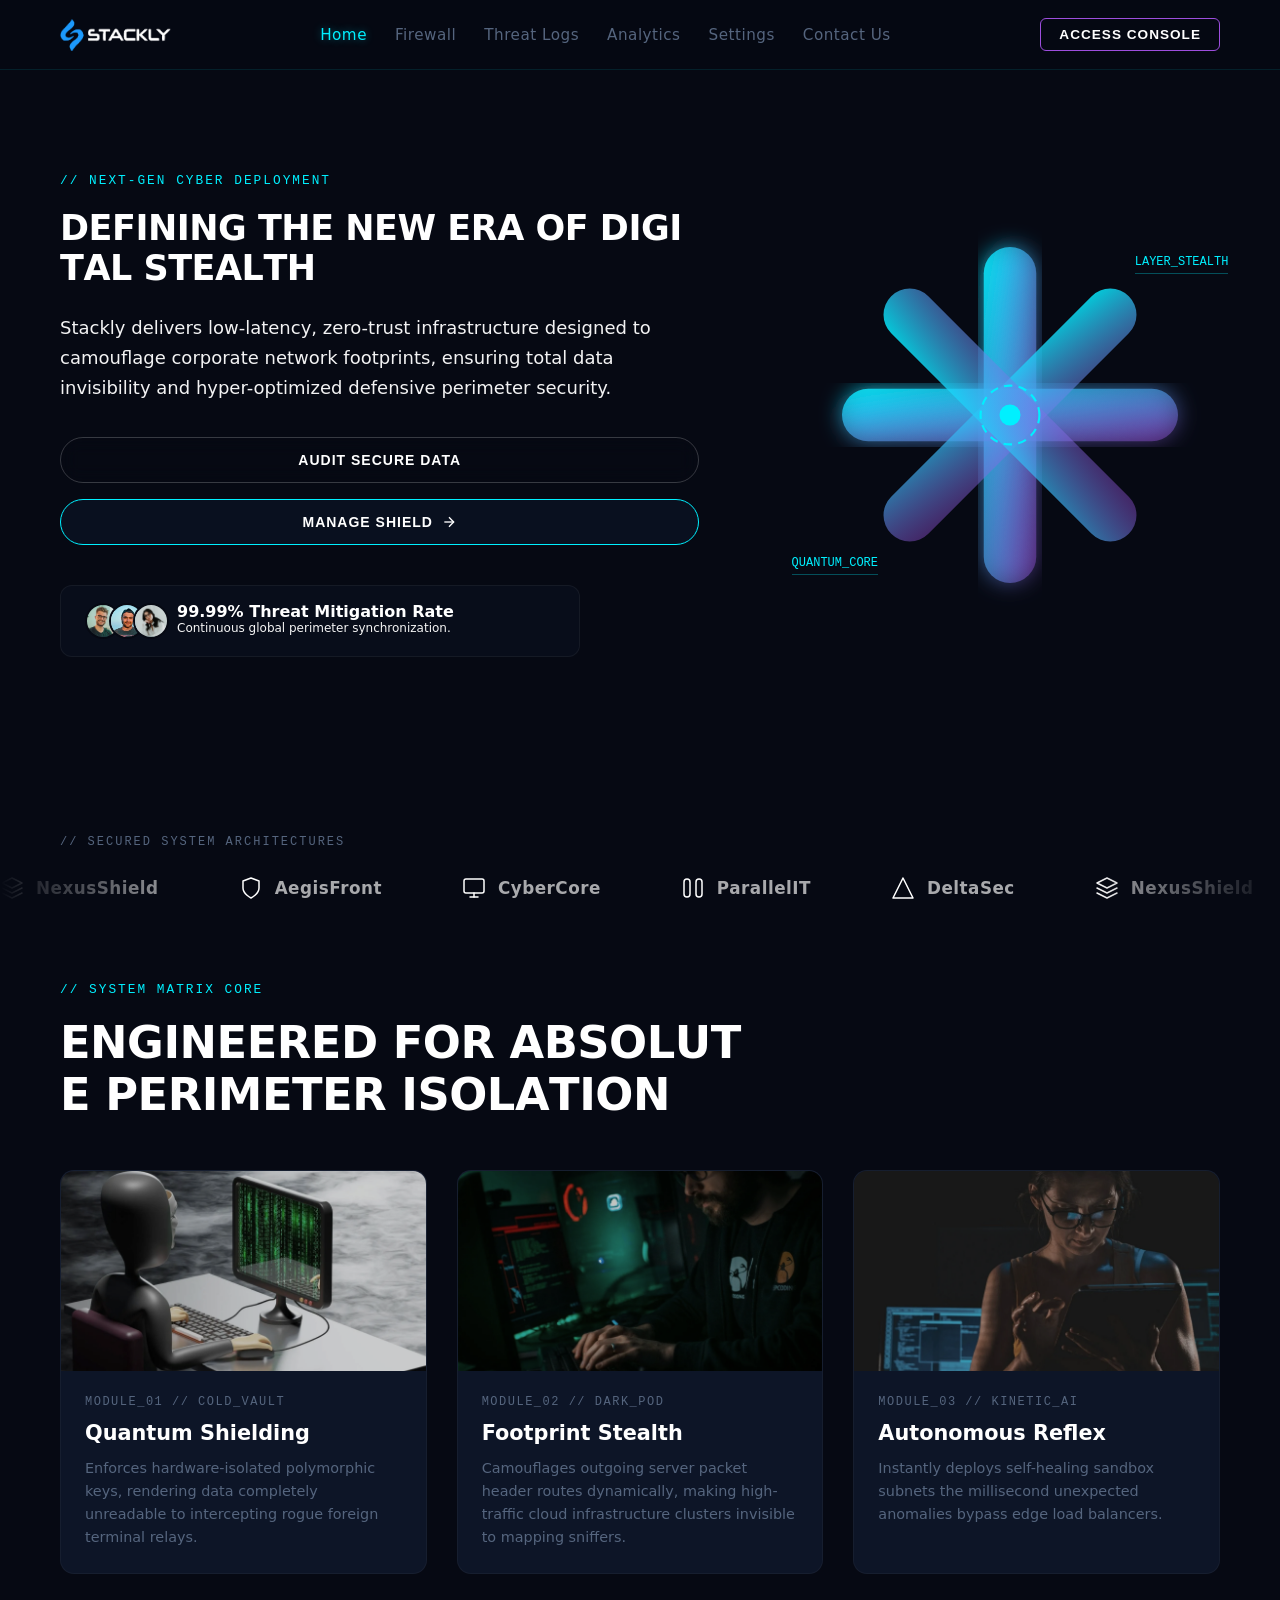
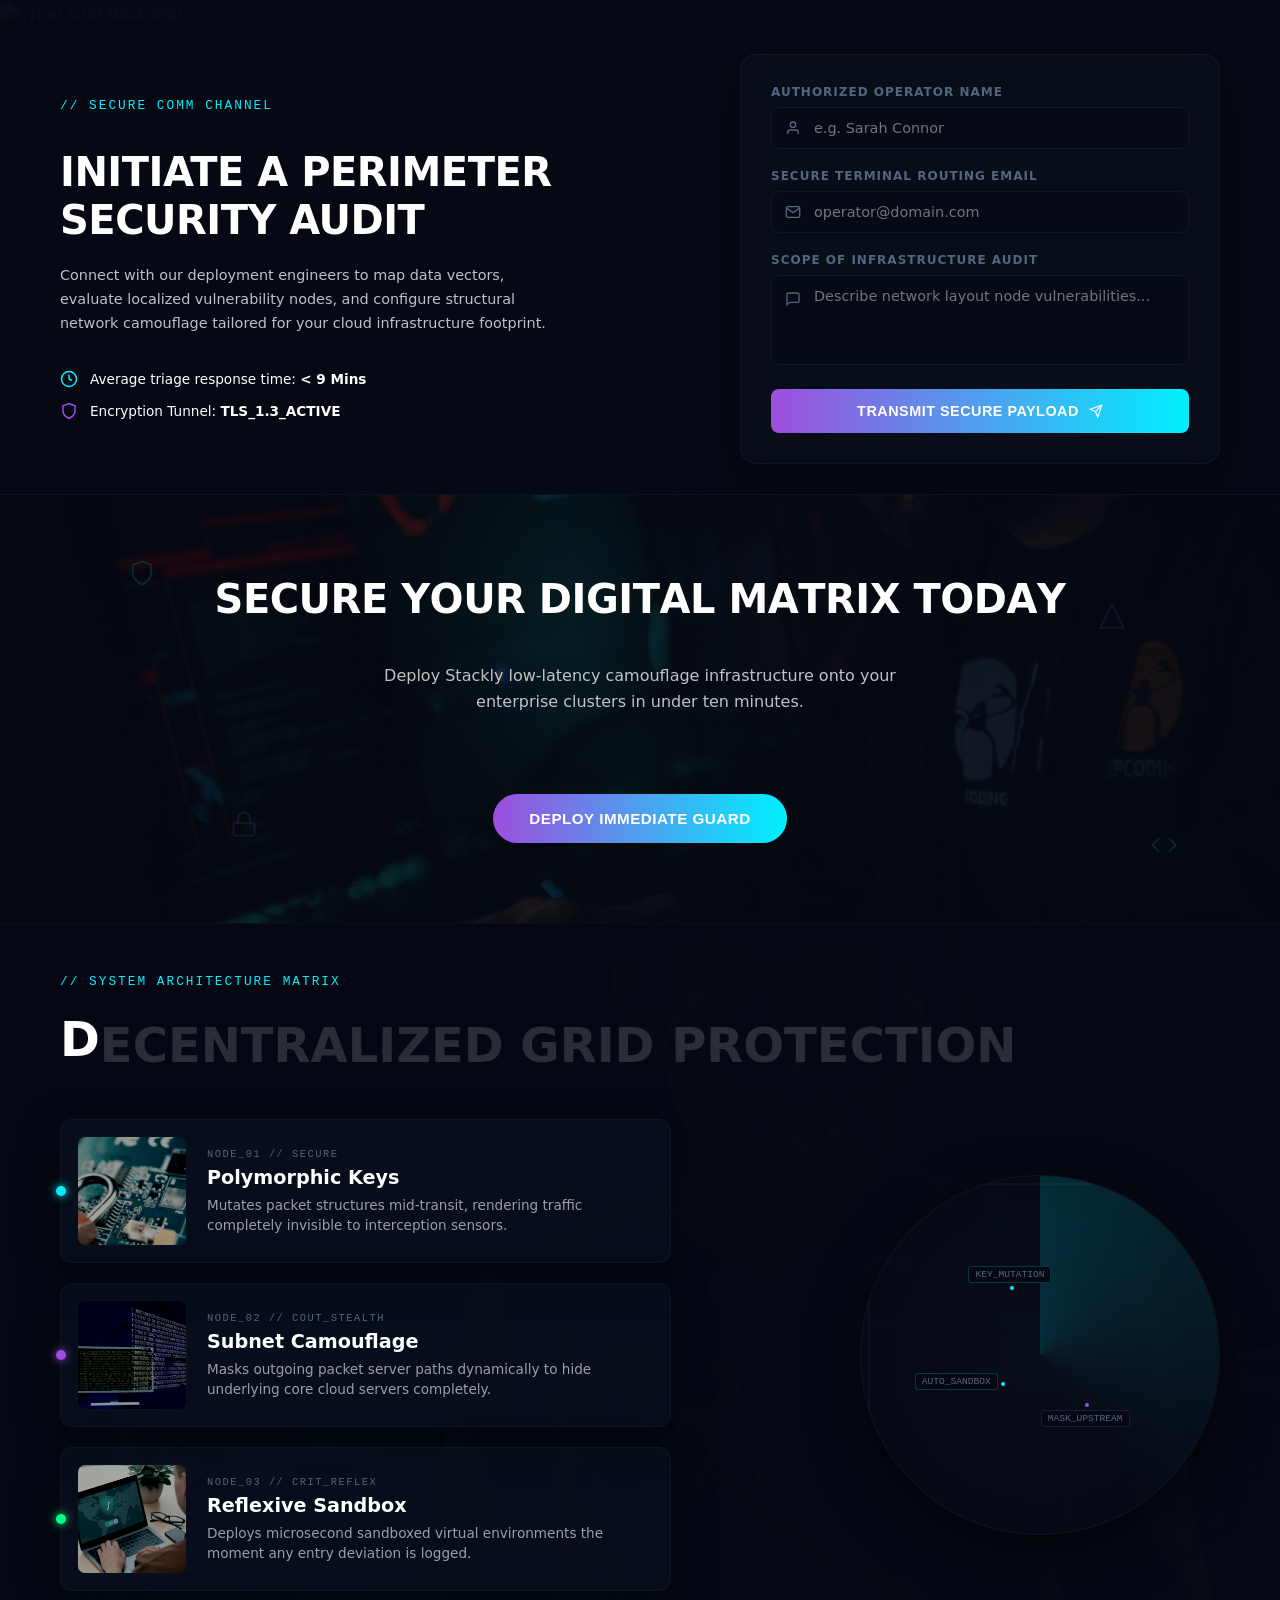
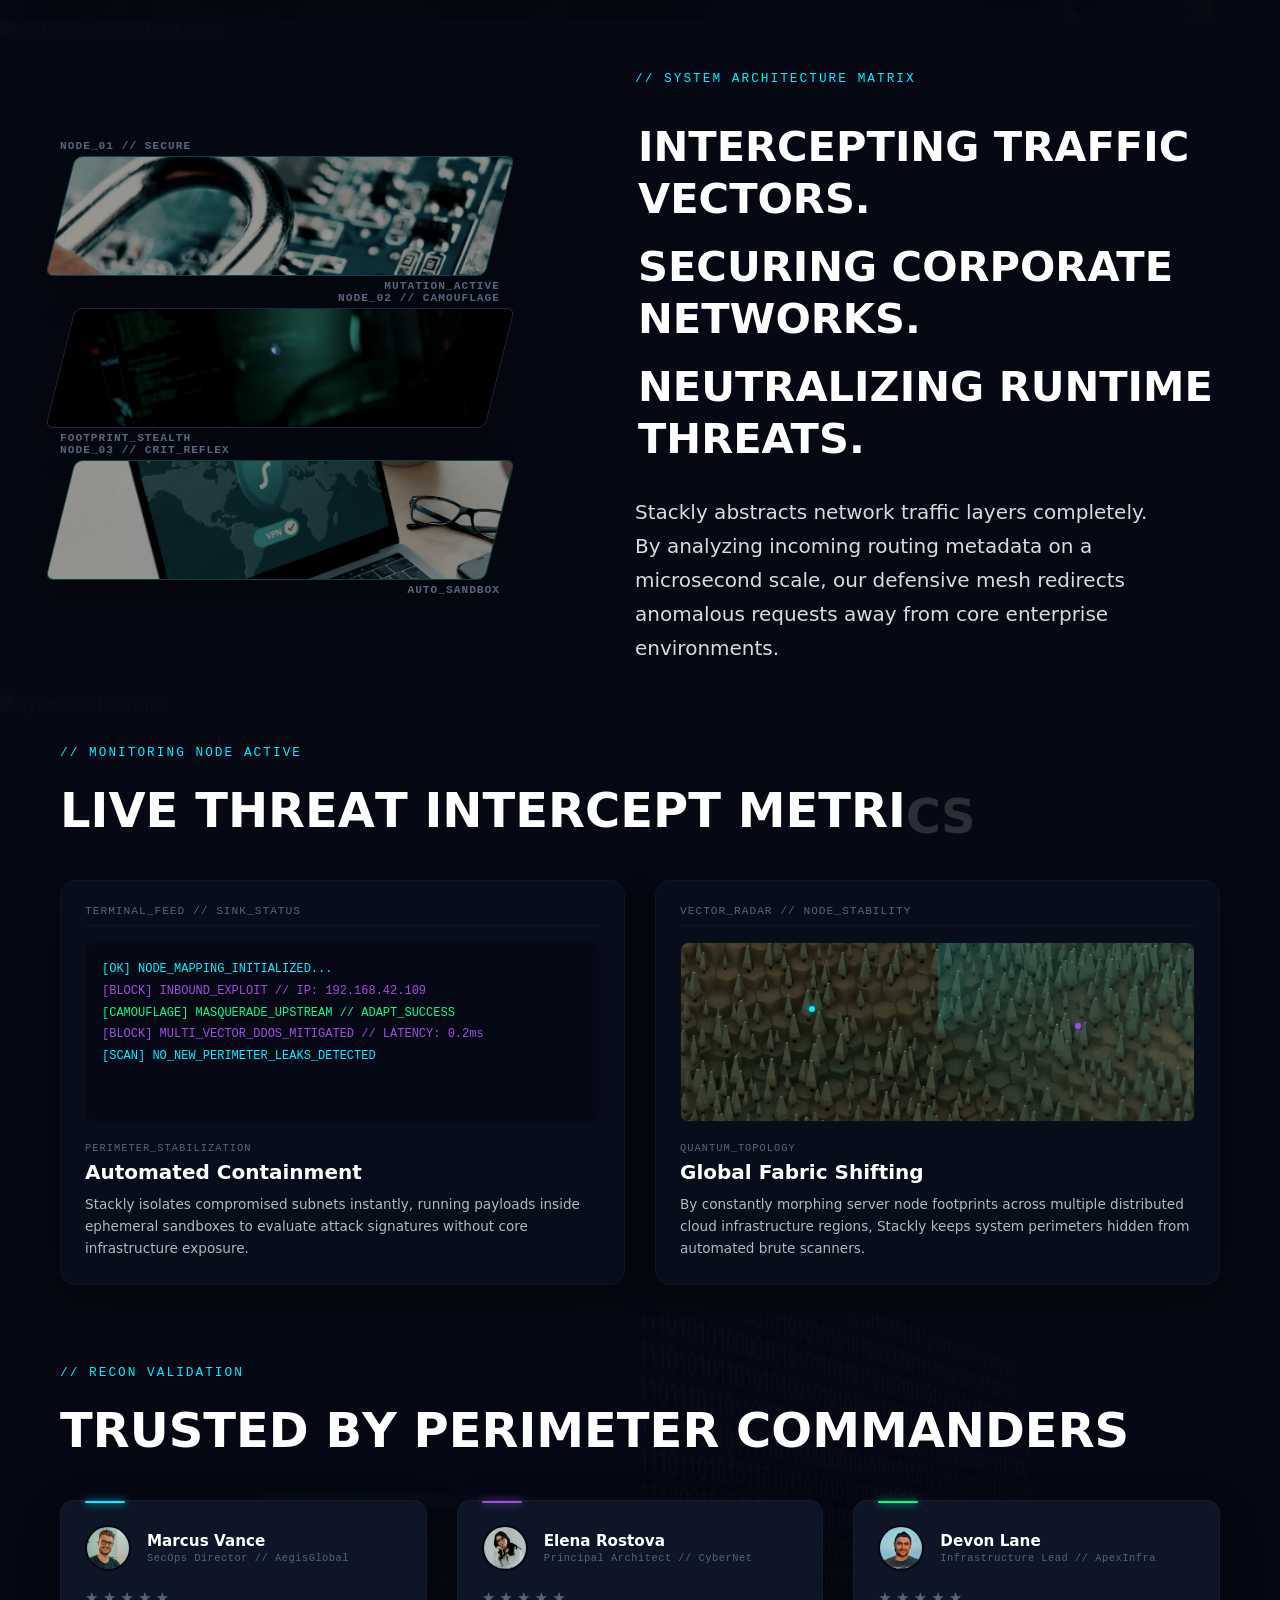
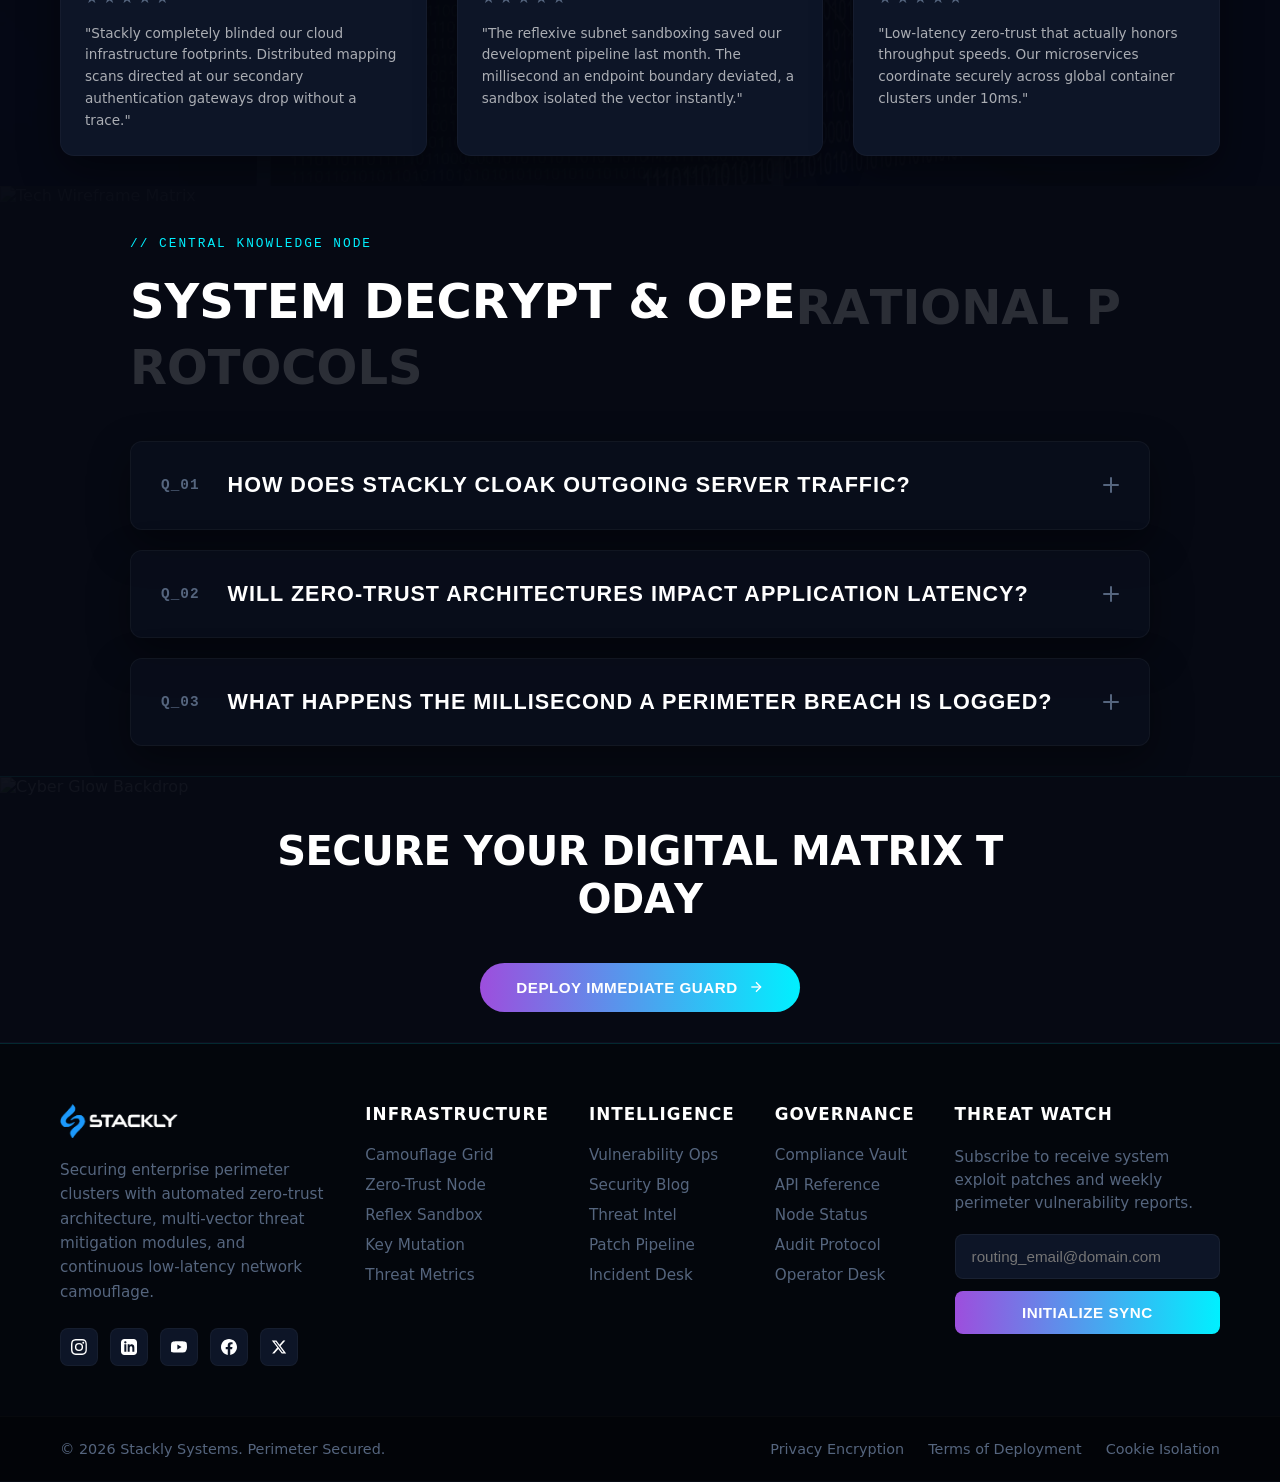
==== commit c8d5344f: "completed" ====
--- a/index.html
+++ b/index.html
@@ -61,7 +61,7 @@
     <div class="header-container">
         <!-- Brand Logo Container (Tied to JS Window Reload Engine) -->
         <div class="logo-wrapper" id="brandLogoBtn" title="Refresh Dashboard">
-            <img src="https://placehold.co" alt="Stackly Logo" class="brand-img">
+            <img src="./assests/automotive logo.webp" alt="Stackly Logo" class="brand-img">
         </div>
 
         <!-- Centralized App Menu Navigation Links (Now with Contact Us) -->
@@ -76,7 +76,9 @@
 
         <!-- Authorization Action Controls Corner -->
         <div class="auth-wrapper">
-            <button class="auth-btn">Access Console</button>
+        <button class="auth-btn" onclick="window.location.href='login.html'">
+    Access Console
+</button>
         </div>
 
         <!-- Adaptive Mobile Hamburger Icon Trigger -->
@@ -164,9 +166,9 @@
             <!-- Real User Avatar Image Grid with Sliding Text Loop -->
             <div class="social-validation">
                 <div class="avatar-stack">
-                    <img src="https://unsplash.com" alt="Active Operator 1" class="avatar-img">
-                    <img src="https://unsplash.com" alt="Active Operator 2" class="avatar-img">
-                    <img src="https://unsplash.com" alt="Active Operator 3" class="avatar-img">
+                    <img src="./assests/aris.webp" alt="Active Operator 1" class="avatar-img">
+                    <img src="./assests/devon mill.webp" alt="Active Operator 2" class="avatar-img">
+                    <img src="./assests/rose.webp" alt="Active Operator 3" class="avatar-img">
                 </div>
                 <div class="validation-text-carousel" id="carouselText">
                     <div class="slide active"><strong>800+ Enterprise Networks Securing Assets</strong><span>Daily active threat monitoring updates via Stackly.</span></div>
@@ -253,19 +255,19 @@
 .cyber-badge {
     font-family: monospace;
     color: var(--neon-cyan);
-    font-size: 0.85rem;
+    font-size: 10px;
     letter-spacing: 2px;
     margin-bottom: 20px;
 }
 
 .scroll-trigger-title {
-    font-size: 3.4rem;
+    font-size: 35px;
     font-weight: 800;
     line-height: 1.15;
     text-transform: uppercase;
     margin-bottom: 25px;
     letter-spacing: -0.5px;
-    color: var(--text-bright);
+    color: white;
 }
 
 /* Base parameters for character-by-character reveals */
@@ -282,8 +284,8 @@
 }
 
 .hero-description {
-    font-size: 1.05rem;
-    color: var(--text-bright);
+    font-size: 18px;
+    color: white;
     line-height: 1.65;
     margin-bottom: 35px;
     opacity: 0.95;
@@ -302,7 +304,7 @@
 .cta-btn {
     padding: 14px 28px;
     border-radius: 30px;
-    font-size: 0.95rem;
+    font-size: 14px;
     font-weight: 700;
     cursor: pointer;
     transition: all 0.3s cubic-bezier(0.2, 0.8, 0.2, 1);
@@ -310,7 +312,7 @@
     align-items: center;
     justify-content: center;
     gap: 8px;
-    color: var(--text-bright);
+    color: white;
     box-sizing: border-box;
     white-space: nowrap;
 }
@@ -412,13 +414,13 @@
 }
 
 .slide strong {
-    font-size: 0.85rem;
-    color: var(--text-bright);
+    font-size: 16px;
+    color: white;
 }
 
 .slide span {
-    font-size: 0.75rem;
-    color: var(--text-dim);
+    font-size: 12px;
+    color: whitesmoke;
 }
 
 /* ==========================================
@@ -783,7 +785,7 @@
             <div class="feature-card animate-on-scroll">
                 <div class="card-glow-layer"></div>
                 <div class="card-image-wrapper">
-                    <img src="https://unsplash.com" alt="Quantum Encryption Matrix" class="feature-img">
+                    <img src="./assests/quantum.webp" alt="Quantum Encryption Matrix" class="feature-img">
                 </div>
                 <div class="card-content">
                     <div class="card-meta">MODULE_01 // COLD_VAULT</div>
@@ -796,7 +798,7 @@
             <div class="feature-card animate-on-scroll">
                 <div class="card-glow-layer"></div>
                 <div class="card-image-wrapper">
-                    <img src="https://unsplash.com" alt="Network Invisibility Map" class="feature-img">
+                    <img src="./assests/footprint.webp" alt="Network Invisibility Map" class="feature-img">
                 </div>
                 <div class="card-content">
                     <div class="card-meta">MODULE_02 // DARK_POD</div>
@@ -809,7 +811,7 @@
             <div class="feature-card animate-on-scroll">
                 <div class="card-glow-layer"></div>
                 <div class="card-image-wrapper">
-                    <img src="https://unsplash.com" alt="Live Threat Mitigation Analytics" class="feature-img">
+                    <img src="./assests/autonomus.webp" alt="Live Threat Mitigation Analytics" class="feature-img">
                 </div>
                 <div class="card-content">
                     <div class="card-meta">MODULE_03 // KINETIC_AI</div>
@@ -1470,7 +1472,7 @@
 
 <section class="cta-banner-section">
     <!-- Base atmospheric background image tag -->
-    <img src="https://unsplash.com" alt="Cyber Glow Backdrop" class="cta-bg-image">
+    <img src="./assests/footprint.webp" alt="Cyber Glow Backdrop" class="cta-bg-image">
 
     <!-- Floating Background Vector SVG Icons Layer -->
     <div class="floating-vector-field">
@@ -1527,9 +1529,9 @@
     width: 100%;
     height: 100%;
     object-fit: cover;
-    opacity: 0.04;
+    opacity: 0.14;
     pointer-events: none;
-    z-index: 1;
+    z-index: 2;
 }
 
 .cta-banner-container {
@@ -1548,17 +1550,21 @@
 /* ==========================================
    SCROLL REGISTERED TITLE WITH WRAP FIXES
 ========================================== */
+/* ===== FORCE SCROLL LETTER TITLE CENTER ===== */
 .scroll-letter-title {
-    font-size: 3rem;
-    font-weight: 800;
-    line-height: 1.25; /* Prevents text-shadow clipping on wrapped lines */
-    text-transform: uppercase;
-    letter-spacing: -0.5px;
-    color: var(--text-bright);
-    margin-bottom: 20px;
-    word-break: keep-all; /* Keeps words intact when shifting columns */
-    overflow-wrap: break-word;
-    width: 100%;
+    display: block !important;
+    width: 100% !important;
+    max-width: 100% !important;
+
+    margin-left: auto !important;
+    margin-right: auto !important;
+
+    text-align: center !important;
+}
+
+/* Center the individual animated characters as well */
+.scroll-letter-title .char-unit {
+    display: inline-block;
 }
 
 .scroll-letter-title .char-unit {
@@ -1711,7 +1717,7 @@
 
 <section class="radar-hub-section" id="intel">
     <!-- Atmospheric radar grid mapping texture in the background -->
-    <img src="https://unsplash.com" alt="Cyber Grid Texture" class="radar-bg-grid">
+    <img src="./assests/autonomus.webp" alt="Cyber Grid Texture" class="radar-bg-grid">
 
     <div class="radar-hub-container">
         
@@ -1733,7 +1739,7 @@
                 <div class="radar-intel-card animate-cascade">
                     <div class="card-pulse-node cyan-pulse"></div>
                     <div class="intel-card-image">
-                        <img src="https://unsplash.com" alt="Polymorphic Key Core" class="intel-img">
+                        <img src="./assests/polymorphic keys.webp" alt="Polymorphic Key Core" class="intel-img">
                     </div>
                     <div class="intel-card-content">
                         <div class="intel-meta">NODE_01 // SECURE</div>
@@ -1746,7 +1752,7 @@
                 <div class="radar-intel-card animate-cascade">
                     <div class="card-pulse-node purple-pulse"></div>
                     <div class="intel-card-image">
-                        <img src="https://unsplash.com" alt="Subnet Camouflage Topology" class="intel-img">
+                        <img src="./assests/subnet.webp" alt="Subnet Camouflage Topology" class="intel-img">
                     </div>
                     <div class="intel-card-content">
                         <div class="intel-meta">NODE_02 // COUT_STEALTH</div>
@@ -1759,7 +1765,7 @@
                 <div class="radar-intel-card animate-cascade">
                     <div class="card-pulse-node green-pulse"></div>
                     <div class="intel-card-image">
-                        <img src="https://unsplash.com" alt="Reflexive Subnet Sandbox" class="intel-img">
+                        <img src="./assests/sandbox.webp" alt="Reflexive Subnet Sandbox" class="intel-img">
                     </div>
                     <div class="intel-card-content">
                         <div class="intel-meta">NODE_03 // CRIT_REFLEX</div>
@@ -2078,7 +2084,7 @@
                 <!-- Parallelogram Block 01 -->
                 <div class="para-node-card animate-cascade">
                     <div class="para-shape-mask">
-                        <img src="https://unsplash.com" alt="Polymorphic Key Core" class="para-img">
+                        <img src="./assests/polymorphic keys.webp" alt="Polymorphic Key Core" class="para-img">
                     </div>
                     <!-- Minimalist Single-Line Floating Badges pinned to corners -->
                     <div class="corner-label top-left-tag">NODE_01 // SECURE</div>
@@ -2088,7 +2094,7 @@
                 <!-- Parallelogram Block 02 -->
                 <div class="para-node-card animate-cascade">
                     <div class="para-shape-mask mask-purple">
-                        <img src="https://unsplash.com" alt="Subnet Camouflage Topology" class="para-img">
+                        <img src="./assests/footprint.webp" alt="Subnet Camouflage Topology" class="para-img">
                     </div>
                     <div class="corner-label top-right-tag">NODE_02 // CAMOUFLAGE</div>
                     <div class="corner-label bottom-left-tag">FOOTPRINT_STEALTH</div>
@@ -2097,7 +2103,7 @@
                 <!-- Parallelogram Block 03 -->
                 <div class="para-node-card animate-cascade">
                     <div class="para-shape-mask mask-green">
-                        <img src="https://unsplash.com" alt="Reflexive Subnet Sandbox" class="para-img">
+                        <img src="./assests/sandbox.webp" alt="Reflexive Subnet Sandbox" class="para-img">
                     </div>
                     <div class="corner-label top-left-tag">NODE_03 // CRIT_REFLEX</div>
                     <div class="corner-label bottom-right-tag">AUTO_SANDBOX</div>
@@ -2445,7 +2451,7 @@
                 
                 <div class="radar-viewport">
                     <!-- Saturated, vivid graphic image overlay -->
-                    <img src="https://unsplash.com" alt="World Map Topography Data Node Matrix" class="radar-display-img">
+                    <img src="./assests/topography map.webp" alt="World Map Topography Data Node Matrix" class="radar-display-img">
                     
                     <div class="radar-sweep-beam"></div>
                     <div class="radar-ping node-ny"></div>
@@ -2733,7 +2739,7 @@
 
 <section class="testimonial-section" id="reviews">
     <!-- Atmospheric background image overlay -->
-    <img src="https://unsplash.com" alt="Cyber Grid Backdrop" class="testimonial-bg-overlay">
+    <img src="./assests/subnet.webp" alt="Cyber Grid Backdrop" class="testimonial-bg-overlay">
 
     <div class="testimonial-container">
         
@@ -2750,7 +2756,7 @@
                 <div class="card-laser-glow cyan-glow"></div>
                 <div class="review-user-block">
                     <div class="user-avatar-frame">
-                        <img src="https://unsplash.com" alt="Operator Marcus" class="user-avatar-img">
+                        <img src="./assests/aris.webp" alt="Operator Marcus" class="user-avatar-img">
                     </div>
                     <div class="user-meta-data">
                         <h4>Marcus Vance</h4>
@@ -2773,7 +2779,7 @@
                 <div class="card-laser-glow purple-glow"></div>
                 <div class="review-user-block">
                     <div class="user-avatar-frame">
-                        <img src="https://unsplash.com" alt="Operator Elena" class="user-avatar-img">
+                        <img src="./assests/rose.webp" alt="Operator Elena" class="user-avatar-img">
                     </div>
                     <div class="user-meta-data">
                         <h4>Elena Rostova</h4>
@@ -2795,7 +2801,7 @@
                 <div class="card-laser-glow green-glow"></div>
                 <div class="review-user-block">
                     <div class="user-avatar-frame">
-                        <img src="https://unsplash.com" alt="Operator Dev" class="user-avatar-img">
+                        <img src="./assests/devon mill.webp" alt="Operator Dev" class="user-avatar-img">
                     </div>
                     <div class="user-meta-data">
                         <h4>Devon Lane</h4>
@@ -3734,7 +3740,7 @@
         <div class="footer-brand-column">
             <!-- Brand logo triggers scroll back to top of the webpage window -->
             <div class="footer-logo-wrapper" id="footerLogoBtn" title="Back to Top">
-                <img src="https://placehold.co" alt="Stackly Logo" class="footer-brand-img">
+                <img src="./assests/automotive logo.webp" alt="Stackly Logo" class="footer-brand-img">
             </div>
             <p class="brand-bio-text">
                 Securing enterprise perimeter clusters with automated zero-trust architecture, multi-vector threat mitigation modules, and continuous low-latency network camouflage.
@@ -4174,4 +4180,5 @@
 });
 
 </script>
+
 </body>
--- a/style.css
+++ b/style.css
@@ -0,0 +1,685 @@
+:root {
+    /* Unique Cyberpunk Quantum Palette */
+    --bg-deep: #060913;
+    --bg-surface: #0d1527;
+    --neon-cyan: #00f0ff;
+    --neon-purple: #9d4edd;
+    --text-bright: #ffffff;
+    --text-dim: #64748b;
+    --accent-success: #00ff88;
+}
+
+* {
+    box-sizing: border-box;
+    margin: 0;
+    padding: 0;
+}
+
+body {
+    font-family: 'Segoe UI', system-ui, sans-serif;
+    background-color: var(--bg-deep);
+    color: var(--text-bright);
+    min-height: 100vh;
+    overflow: hidden;
+    display: flex;
+    justify-content: center;
+    align-items: center;
+}
+
+/* ==========================================
+   1. CREATIVE PRELOADER STYLES 
+========================================== */
+#preloader {
+    position: fixed;
+    top: 0;
+    left: 0;
+    width: 100%;
+    height: 100%;
+    background-color: var(--bg-deep);
+    display: flex;
+    flex-direction: column;
+    justify-content: center;
+    align-items: center;
+    z-index: 9999;
+    transition: opacity 0.5s ease, transform 0.6s cubic-bezier(0.77, 0, 0.175, 1);
+    padding: 20px;
+}
+
+.cyber-anim-container {
+    position: relative;
+    width: 160px;
+    height: 160px;
+    display: flex;
+    justify-content: center;
+    align-items: center;
+    margin-bottom: 30px;
+}
+
+.orbital-ring {
+    position: absolute;
+    width: 100%;
+    height: 100%;
+    border: 2px dashed rgba(0, 240, 255, 0.3);
+    border-radius: 50%;
+    animation: rotateClockwise 8s linear infinite;
+}
+
+.orbital-ring-inner {
+    position: absolute;
+    width: 80%;
+    height: 80%;
+    border: 2px solid transparent;
+    border-top-color: var(--neon-purple);
+    border-bottom-color: var(--neon-purple);
+    border-radius: 50%;
+    animation: rotateCounterClockwise 3s linear infinite;
+}
+
+.svg-shield-icon {
+    width: 55px;
+    height: 55px;
+    fill: none;
+    stroke: var(--neon-cyan);
+    stroke-width: 2;
+    filter: drop-shadow(0 0 12px var(--neon-cyan));
+    animation: shieldPulse 1.5s ease-in-out infinite alternate;
+    z-index: 2;
+}
+
+.loader-title {
+    font-size: 1.6rem;
+    font-weight: 800;
+    letter-spacing: 5px;
+    text-transform: uppercase;
+    color: var(--text-bright);
+    margin-bottom: 8px;
+    text-align: center;
+    background: linear-gradient(45deg, var(--neon-cyan), var(--neon-purple));
+    -webkit-background-clip: text;
+    -webkit-text-fill-color: transparent;
+}
+
+.loader-status {
+    font-size: 0.85rem;
+    color: var(--text-dim);
+    letter-spacing: 2px;
+    text-transform: uppercase;
+    font-family: monospace;
+    display: flex;
+    align-items: center;
+    gap: 5px;
+}
+
+.loader-status::after {
+    content: '...';
+    animation: blinkingDots 1.5s steps(4, end) infinite;
+    width: 12px;
+    text-align: left;
+}
+
+.progress-timeline {
+    width: 180px;
+    height: 3px;
+    background: rgba(255, 255, 255, 0.05);
+    border-radius: 10px;
+    margin-top: 20px;
+    overflow: hidden;
+    position: relative;
+}
+
+.progress-fill {
+    height: 100%;
+    width: 0%;
+    background: linear-gradient(90deg, var(--neon-cyan), var(--neon-purple));
+    box-shadow: 0 0 8px var(--neon-cyan);
+    animation: loadBar 2s cubic-bezier(0.1, 0.85, 0.25, 1) forwards;
+}
+
+#preloader.loaded {
+    opacity: 0;
+    transform: scale(1.08);
+    pointer-events: none;
+}
+
+/* ==========================================
+   2. MAIN APPLICATION CARD & CONTENT
+========================================== */
+#appContent {
+    opacity: 0;
+    transform: translateY(20px);
+    transition: opacity 0.6s ease 0.2s, transform 0.6s ease 0.2s;
+    width: 100%;
+    max-width: 480px;
+    padding: 20px;
+    z-index: 1;
+}
+
+#appContent.visible {
+    opacity: 1;
+    transform: translateY(0);
+}
+
+.secure-card {
+    background-color: var(--bg-surface);
+    padding: 30px;
+    border-radius: 16px;
+    border: 1px solid rgba(157, 78, 221, 0.2);
+    box-shadow: 0 16px 40px rgba(0, 0, 0, 0.5);
+    position: relative;
+    overflow: hidden;
+}
+
+.secure-card::before {
+    content: '';
+    position: absolute;
+    top: -50px;
+    right: -50px;
+    width: 120px;
+    height: 120px;
+    background: radial-gradient(circle, rgba(0,240,255,0.15) 0%, transparent 70%);
+    pointer-events: none;
+}
+
+.card-header {
+    display: flex;
+    align-items: center;
+    gap: 15px;
+    margin-bottom: 25px;
+    border-bottom: 1px solid rgba(255, 255, 255, 0.08);
+    padding-bottom: 15px;
+}
+
+.card-header svg {
+    width: 32px;
+    height: 32px;
+    stroke: var(--neon-purple);
+    fill: none;
+    stroke-width: 2;
+}
+
+.card-header h2 {
+    font-size: 1.25rem;
+    font-weight: 700;
+    letter-spacing: 0.5px;
+}
+
+/* Dynamic container layout replacing the old text form fields */
+.protection-status-box {
+    background-color: var(--bg-deep);
+    padding: 20px;
+    border-radius: 8px;
+    border: 1px solid rgba(255, 255, 255, 0.05);
+    margin-bottom: 25px;
+}
+
+.status-indicator {
+    display: flex;
+    align-items: center;
+    gap: 10px;
+    margin-bottom: 10px;
+}
+
+.pulse-dot {
+    width: 8px;
+    height: 8px;
+    background-color: var(--accent-success);
+    border-radius: 50%;
+    box-shadow: 0 0 10px var(--accent-success);
+    animation: beaconPulse 1.5s infinite ease-in-out;
+}
+
+.status-indicator p {
+    font-size: 0.95rem;
+}
+
+.status-desc {
+    font-size: 0.85rem;
+    color: var(--text-dim);
+    line-height: 1.5;
+}
+
+button {
+    width: 100%;
+    padding: 14px;
+    background: linear-gradient(90deg, var(--neon-purple), var(--neon-cyan));
+    color: var(--text-bright);
+    border: none;
+    border-radius: 8px;
+    font-size: 0.95rem;
+    font-weight: 700;
+    letter-spacing: 1px;
+    text-transform: uppercase;
+    cursor: pointer;
+    transition: transform 0.2s ease, box-shadow 0.3s ease;
+}
+
+button:hover {
+    box-shadow: 0 0 20px rgba(0, 240, 255, 0.4);
+    transform: translateY(-1px);
+}
+
+button:active {
+    transform: translateY(1px);
+}
+
+/* ==========================================
+   3. KEYFRAME ANIMATIONS 
+========================================== */
+@keyframes rotateClockwise {
+    0% { transform: rotate(0deg); }
+    100% { transform: rotate(360deg); }
+}
+
+@keyframes rotateCounterClockwise {
+    0% { transform: rotate(360deg); }
+    100% { transform: rotate(0deg); }
+}
+
+@keyframes shieldPulse {
+    0% { transform: scale(0.95); opacity: 0.8; }
+    100% { transform: scale(1.05); opacity: 1; }
+}
+
+@keyframes blinkingDots {
+    0%, 20% { content: '.'; }
+    40% { content: '..'; }
+    60%, 100% { content: '...'; }
+}
+
+@keyframes loadBar {
+    0% { width: 0%; }
+    100% { width: 100%; }
+}
+
+@keyframes beaconPulse {
+    0%, 100% { transform: scale(1); opacity: 0.6; }
+    50% { transform: scale(1.3); opacity: 1; }
+}
+
+/* ==========================================
+   4. RESPONSIVE DESIGN (MEDIA QUERIES)
+========================================== */
+@media (max-width: 480px) {
+    body {
+        padding: 15px;
+    }
+    .secure-card {
+        padding: 22px 18px;
+    }
+    .cyber-anim-container {
+        width: 130px;
+        height: 130px;
+    }
+    .svg-shield-icon {
+        width: 45px;
+        height: 45px;
+    }
+    .loader-title {
+        font-size: 1.4rem;
+        letter-spacing: 3px;
+    }
+    .card-header h2 {
+        font-size: 1.1rem;
+    }
+}
+
+@media (max-height: 500px) and (orientation: landscape) {
+    body {
+        align-items: flex-start;
+        overflow-y: auto;
+        padding: 20px;
+    }
+    #preloader {
+        flex-direction: row;
+        gap: 40px;
+    }
+    .cyber-anim-container {
+        margin-bottom: 0;
+    }
+}
+
+:root {
+    --bg-surface: #0d1527;
+    --neon-cyan: #00f0ff;
+    --neon-purple: #9d4edd;
+    --text-bright: #ffffff;
+    --text-dim: #64748b;
+    --header-height: 70px;
+}
+
+/* ==========================================
+   FIXED CORE HEADER STYLING
+========================================== */
+.main-header {
+    position: fixed;
+    top: 0;
+    left: 0;
+    width: 100%;
+    height: var(--header-height);
+    background-color: rgba(6, 9, 19, 0.85);
+    backdrop-filter: blur(12px);
+    -webkit-backdrop-filter: blur(12px);
+    border-bottom: 1px solid rgba(0, 240, 255, 0.1);
+    z-index: 1000;
+}
+
+.header-container {
+    max-width: 1240px;
+    height: 100%;
+    margin: 0 auto;
+    padding: 0 40px;
+    display: flex;
+    justify-content: space-between;
+    align-items: center;
+}
+
+.logo-wrapper {
+    cursor: pointer;
+    display: flex;
+    align-items: center;
+    transition: transform 0.2s ease;
+}
+
+.logo-wrapper:hover {
+    transform: scale(1.02);
+}
+
+.brand-img {
+    height: 32px;
+    width: auto;
+    display: block;
+}
+
+/* Central Alignment Navigation Flex-Row */
+.nav-menu {
+    display: flex;
+    align-items: center;
+    gap: 28px; /* Slightly tightened to elegantly support 6 links */
+}
+
+.nav-link {
+    color: var(--text-dim);
+    text-decoration: none;
+    font-size: 0.95rem;
+    font-weight: 500;
+    letter-spacing: 0.5px;
+    transition: color 0.3s ease;
+}
+
+.nav-link:hover, .nav-link.active {
+    color: var(--neon-cyan);
+    text-shadow: 0 0 8px rgba(0, 240, 255, 0.4);
+}
+
+/* Right Corner Authorization Rules */
+.auth-wrapper {
+    display: flex;
+    align-items: center;
+}
+
+.auth-btn {
+    padding: 8px 18px;
+    background: transparent;
+    border: 1px solid var(--neon-purple);
+    color: var(--text-bright);
+    border-radius: 6px;
+    font-size: 0.85rem;
+    font-weight: 600;
+    cursor: pointer;
+    transition: all 0.3s ease;
+}
+
+.auth-btn:hover {
+    background-color: var(--neon-purple);
+    box-shadow: 0 0 12px rgba(157, 78, 221, 0.4);
+}
+
+/* Hamburger Vector Box Icon Styling Elements */
+.hamburger-menu {
+    display: none;
+    flex-direction: column;
+    justify-content: space-between;
+    width: 22px;
+    height: 16px;
+    background: transparent;
+    border: none;
+    cursor: pointer;
+    z-index: 1010;
+}
+
+.hamburger-menu .bar {
+    width: 100%;
+    height: 2px;
+    background-color: var(--text-bright);
+    border-radius: 2px;
+    transition: all 0.3s ease;
+}
+
+/* Full-Screen Blur Backdrop Layer */
+.blur-backdrop {
+    position: fixed;
+    top: 0;
+    left: 0;
+    width: 100vw;
+    height: 100vh;
+    background-color: rgba(6, 9, 19, 0.4);
+    backdrop-filter: blur(8px);
+    -webkit-backdrop-filter: blur(8px);
+    z-index: 998;
+    opacity: 0;
+    pointer-events: none;
+    transition: opacity 0.4s ease;
+}
+
+/* ==========================================
+   MOBILE INTERFACE DRAWER BREAKPOINTS
+========================================== */
+@media (max-width: 992px) {
+    .hamburger-menu {
+        display: flex;
+    }
+
+    /* Transform navigation row into a top drop-down menu layer */
+    .nav-menu {
+        position: fixed;
+        top: var(--header-height);
+        left: 0;
+        width: 100%;
+        background-color: var(--bg-surface);
+        border-bottom: 1px solid rgba(0, 240, 255, 0.1);
+        flex-direction: column;
+        gap: 0;
+        padding: 10px 0;
+        transform: translateY(-110%);
+        transition: transform 0.4s cubic-bezier(0.1, 0.85, 0.25, 1);
+        z-index: 999;
+    }
+
+    .nav-link {
+        width: 100%;
+        text-align: center;
+        padding: 16px 0;
+        border-bottom: 1px solid rgba(255, 255, 255, 0.02);
+    }
+
+    .auth-wrapper {
+        margin-right: 25px;
+    }
+
+    /* Trigger state toggles managed by JavaScript classes */
+    body.menu-open .blur-backdrop {
+        opacity: 1;
+        pointer-events: auto;
+    }
+
+    body.menu-open .nav-menu {
+        transform: translateY(0);
+    }
+
+    /* Animate Hamburger bars into an "X" shape */
+    body.menu-open .hamburger-menu .bar:nth-child(1) {
+        transform: translateY(7px) rotate(45deg);
+        background-color: var(--neon-cyan);
+    }
+    body.menu-open .hamburger-menu .bar:nth-child(2) {
+        opacity: 0;
+    }
+    body.menu-open .hamburger-menu .bar:nth-child(3) {
+        transform: translateY(-7px) rotate(-45deg);
+        background-color: var(--neon-cyan);
+    }
+}
+
+@media (max-width: 480px) {
+    .auth-wrapper {
+        display: none; /* Hides auth shortcut button for extra padding safety on mobile screens */
+    }
+}
+
+/* =========================================================
+   FINAL FIX — HERO + NEXT SECTION VERTICAL FLOW
+   Add this at the VERY BOTTOM of style.css
+========================================================= */
+
+html {
+    width: 100%;
+    min-height: 100%;
+}
+
+body {
+    width: 100%;
+    min-height: 100vh;
+
+    /* IMPORTANT: remove old horizontal flex layout */
+    display: block !important;
+
+    margin: 0 !important;
+    padding: 0 !important;
+
+    overflow-x: hidden !important;
+    overflow-y: auto !important;
+
+    background-color: var(--bg-deep);
+}
+
+/* =========================================================
+   HEADER
+========================================================= */
+
+.main-header {
+    position: fixed !important;
+    top: 0;
+    left: 0;
+    width: 100%;
+    z-index: 1000;
+}
+
+/* =========================================================
+   HERO SECTION
+========================================================= */
+
+.hero-section {
+    position: relative !important;
+    display: flex !important;
+
+    width: 100%;
+    min-height: calc(100vh - var(--header-height));
+
+    margin: 0 !important;
+    padding: 60px 0;
+
+    box-sizing: border-box;
+
+    clear: both;
+    float: none;
+
+    overflow: hidden;
+    z-index: 1;
+}
+
+/* =========================================================
+   HERO CONTAINER
+========================================================= */
+
+.hero-container {
+    position: relative;
+    width: 100%;
+    max-width: 1240px;
+
+    margin: 0 auto;
+    box-sizing: border-box;
+}
+
+/* =========================================================
+   BRAND CAROUSEL — MUST COME BELOW HERO
+========================================================= */
+
+.brand-carousel-section {
+    position: relative !important;
+    display: block !important;
+
+    width: 100%;
+
+    margin: 0 !important;
+    padding-top: 0;
+    padding-bottom: 20px;
+
+    box-sizing: border-box;
+
+    clear: both;
+    float: none;
+
+    overflow: hidden;
+
+    z-index: 2;
+}
+
+/* =========================================================
+   MARQUEE
+========================================================= */
+
+.marquee-viewport {
+    position: relative;
+    width: 100%;
+
+    overflow: hidden;
+    box-sizing: border-box;
+}
+
+.marquee-track {
+    position: relative;
+}
+
+/* =========================================================
+   TABLET
+========================================================= */
+
+@media (max-width: 992px) {
+
+    .hero-section {
+        min-height: auto !important;
+        padding-top: 100px;
+        padding-bottom: 60px;
+    }
+
+    .brand-carousel-section {
+        min-height: auto;
+    }
+}
+
+/* =========================================================
+   MOBILE
+========================================================= */
+
+@media (max-width: 480px) {
+
+    .hero-section {
+        min-height: auto !important;
+        padding-top: 90px;
+        padding-bottom: 45px;
+    }
+
+    .brand-carousel-section {
+        padding-bottom: 15px;
+    }
+}
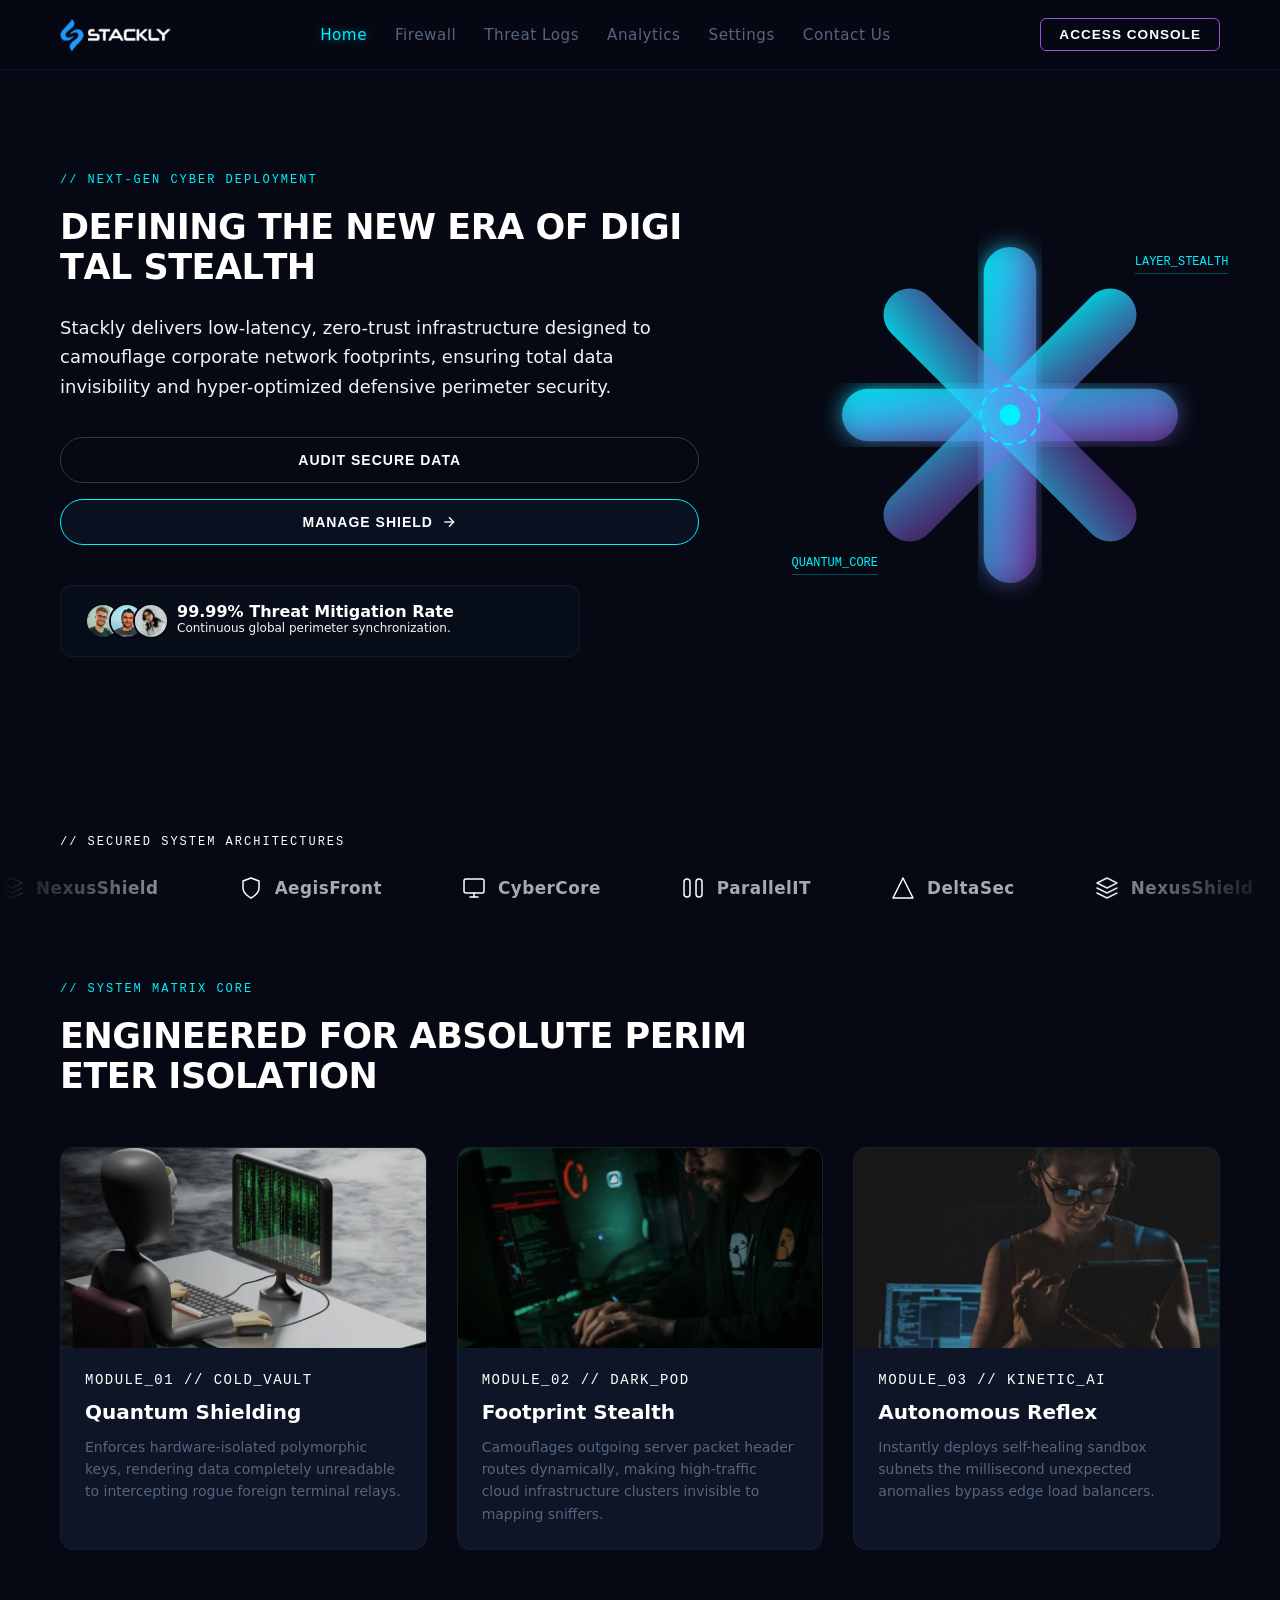
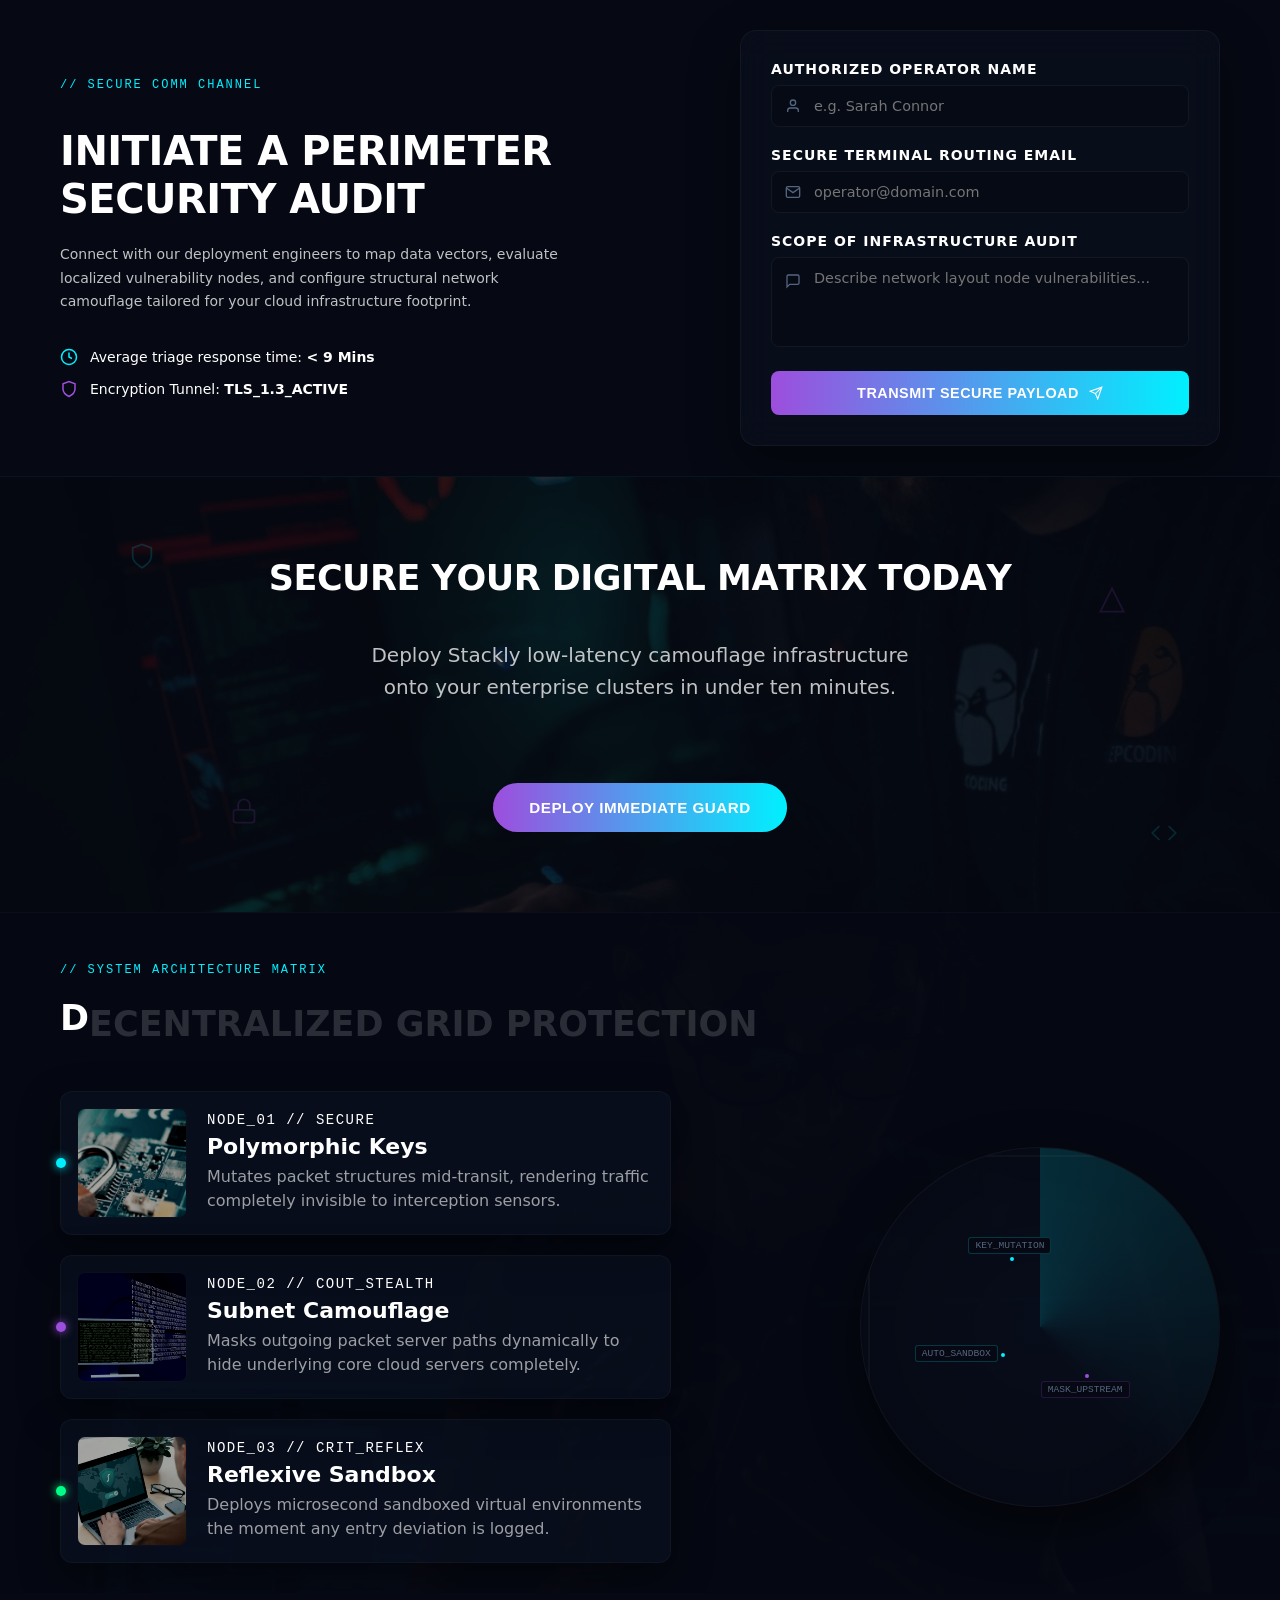
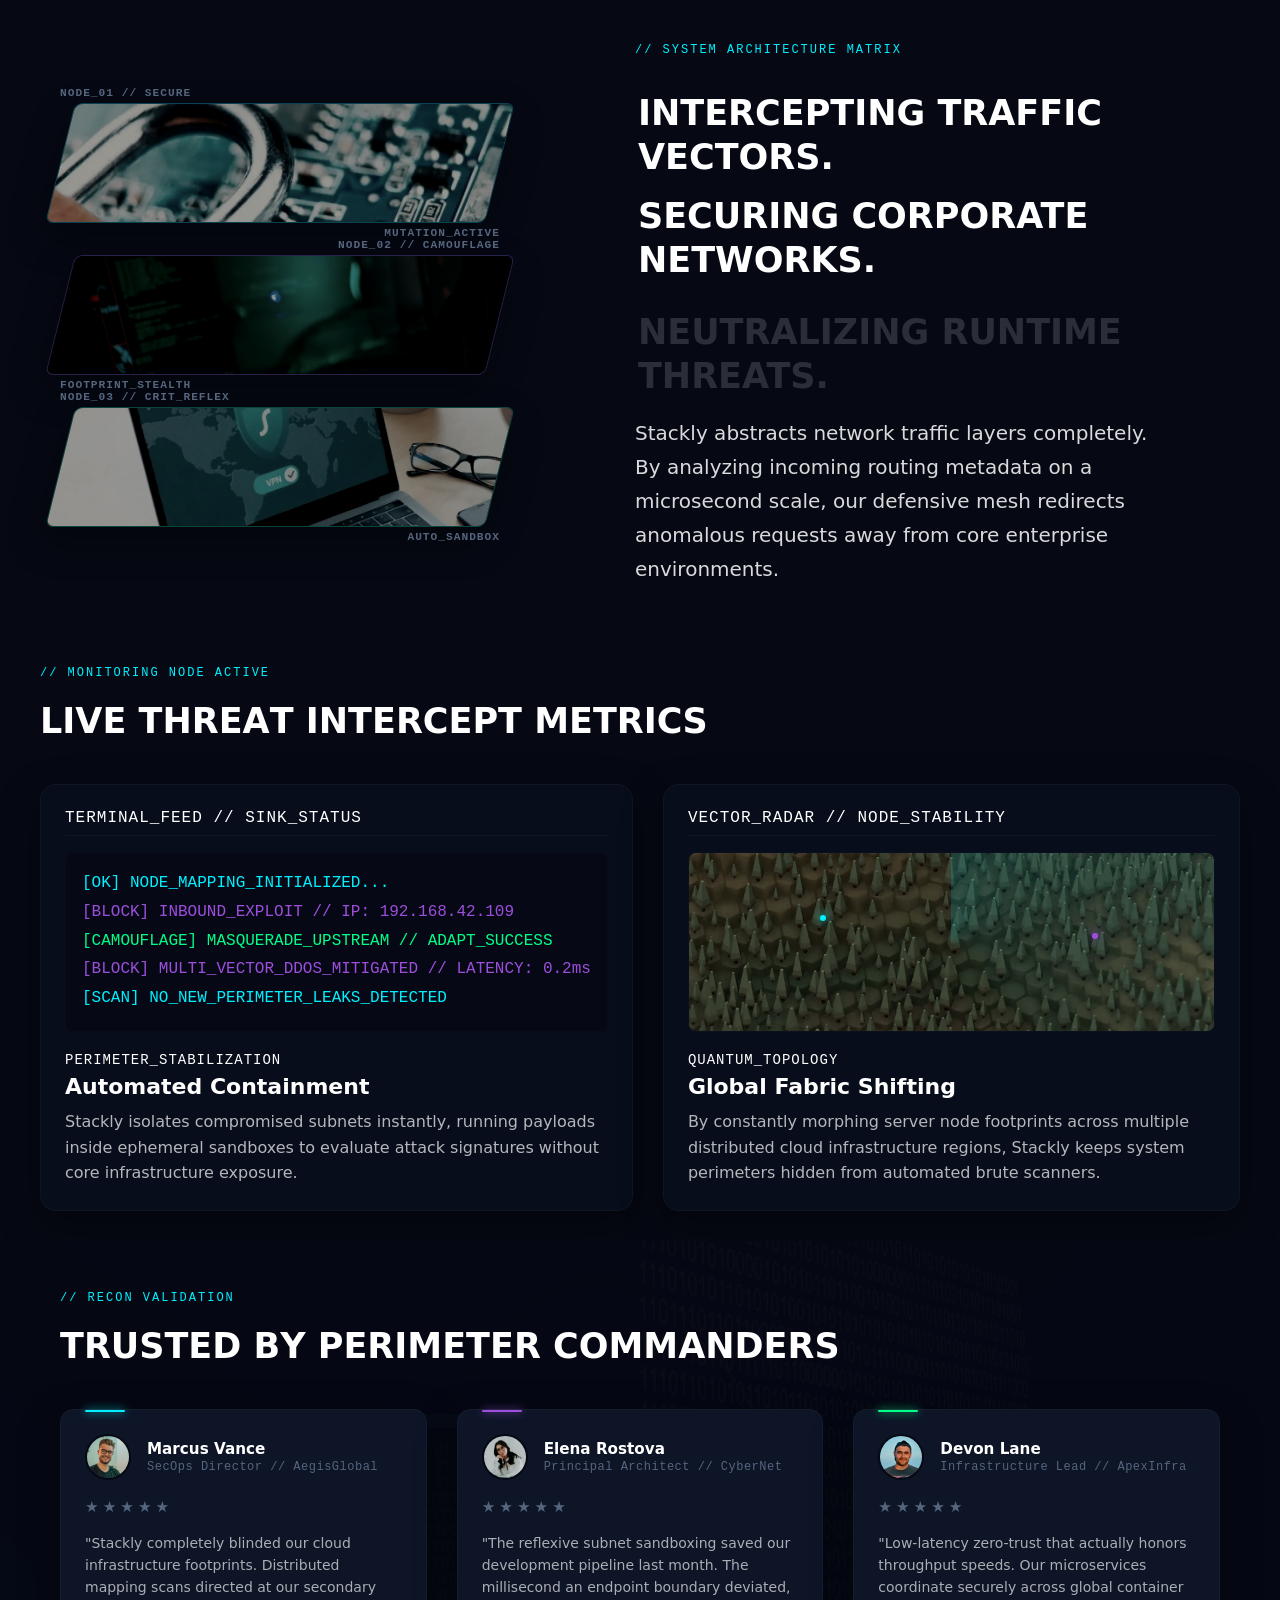
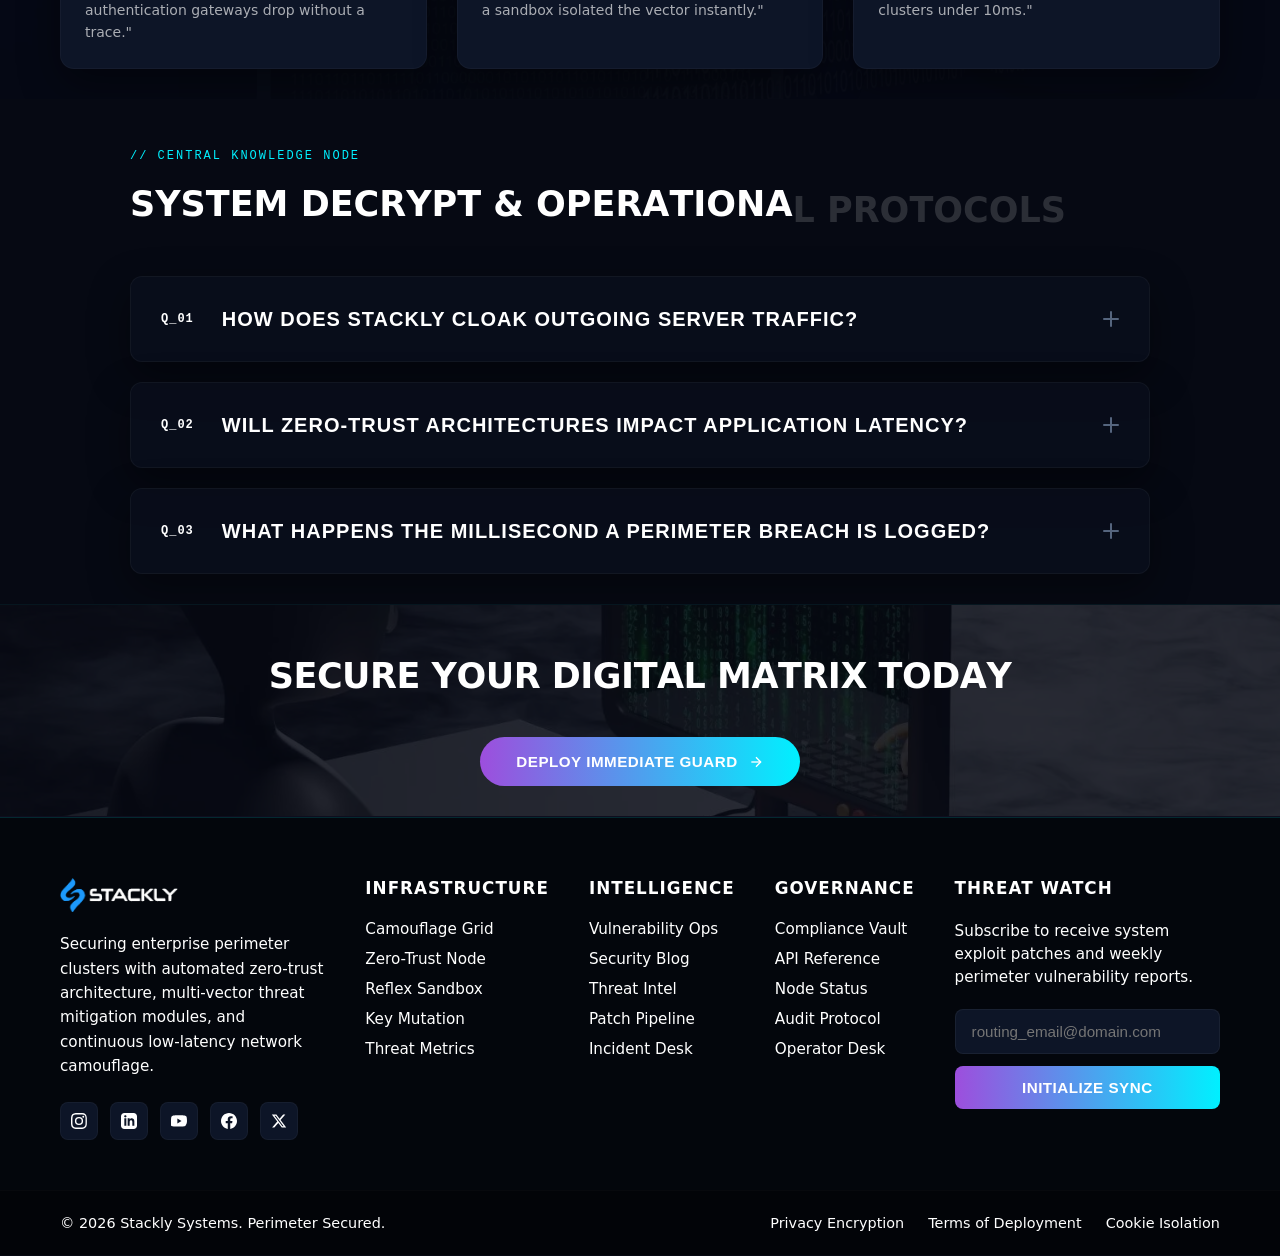
==== commit 51354193: "corrections fixed" ====
--- a/index.html
+++ b/index.html
@@ -153,14 +153,17 @@
             
             <!-- Isolated button row configuration -->
             <div class="cta-group">
-                <button class="cta-btn primary-cta" type="button">Audit Secure Data</button>
-                <button class="cta-btn secondary-cta" type="button">
-                    <span>Manage Shield</span> 
-                    <svg class="btn-arrow" viewBox="0 0 24 24" fill="none" stroke="currentColor" stroke-width="2">
-                        <line x1="5" y1="12" x2="19" y2="12"></line>
-                        <polyline points="12 5 19 12 12 19"></polyline>
-                    </svg>
-                </button>
+               <button class="cta-btn primary-cta" type="button" onclick="window.location.href='404.html';">
+    Audit Secure Data
+</button>
+
+<button class="cta-btn secondary-cta" type="button" onclick="window.location.href='404.html';">
+    <span>Manage Shield</span>
+    <svg class="btn-arrow" viewBox="0 0 24 24" fill="none" stroke="currentColor" stroke-width="2">
+        <line x1="5" y1="12" x2="19" y2="12"></line>
+        <polyline points="12 5 19 12 12 19"></polyline>
+    </svg>
+</button>
             </div>
             
             <!-- Real User Avatar Image Grid with Sliding Text Loop -->
@@ -453,7 +456,7 @@
 .hud-pointer {
     position: absolute;
     font-family: monospace;
-    font-size: 0.75rem;
+    font-size: 12px;
     color: var(--neon-cyan);
     border-bottom: 1px solid rgba(0, 240, 255, 0.3);
     padding-bottom: 4px;
@@ -478,7 +481,7 @@
         align-items: center;
         text-align: center;
     }
-    .scroll-trigger-title { font-size: 2.8rem; }
+    .scroll-trigger-title { font-size: 32px; }
     .cta-group { justify-content: center; }
     .social-validation { justify-content: center; }
     .hero-visual { justify-content: center; width: 100%; }
@@ -625,8 +628,8 @@
 
 .header-indicator {
     font-family: monospace;
-    font-size: 0.75rem;
-    color: var(--text-dim);
+    font-size: 12px;
+    color: white;
     letter-spacing: 2px;
 }
 
@@ -684,7 +687,7 @@
 .brand-name {
     font-size: 1.05rem;
     font-weight: 600;
-    color: var(--text-bright); /* Forced white typography */
+    color: white; /* Forced white typography */
     letter-spacing: 0.5px;
     opacity: 0.65;
     transition: opacity 0.3s ease, color 0.3s ease, text-shadow 0.3s ease;
@@ -864,7 +867,7 @@
    SCROLL REVEAL CHARACTER TYPOGRAPHY
 ========================================== */
 .scroll-reveal-title {
-    font-size: 2.8rem;
+    font-size: 35px;
     font-weight: 800;
     line-height: 1.15;
     text-transform: uppercase;
@@ -961,23 +964,23 @@
 
 .card-meta {
     font-family: monospace;
-    font-size: 0.75rem;
+    font-size: 14px;
     letter-spacing: 1.5px;
-    color: var(--text-dim);
+    color: white;
     margin-bottom: 12px;
     transition: color 0.3s ease;
 }
 
 .card-content h3 {
-    font-size: 1.3rem;
+    font-size: 20px;
     font-weight: 700;
-    color: var(--text-bright);
+    color: white;
     margin-bottom: 12px;
     transition: color 0.3s ease, text-shadow 0.3s ease;
 }
 
 .card-content p {
-    font-size: 0.9rem;
+    font-size: 14px;
     color: var(--text-dim);
     line-height: 1.6;
     transition: color 0.3s ease;
@@ -1121,7 +1124,7 @@
 
 <section class="contact-section" id="contact">
     <!-- Ambient image background backdrop layer -->
-    <img src="https://unsplash.com" alt="Cyber Grid Backdrop" class="contact-bg-overlay">
+   
 
     <div class="contact-container">
         
@@ -1251,7 +1254,7 @@
 }
 
 .contact-subtitle {
-    font-size: 0.9rem;
+    font-size: 14px;
     color: rgba(255, 255, 255, 0.75);
     line-height: 1.65;
     margin-bottom: 35px;
@@ -1269,7 +1272,7 @@
     display: flex;
     align-items: center;
     gap: 12px;
-    font-size: 0.85rem;
+    font-size: 14px;
     color: var(--text-bright);
 }
 
@@ -1316,9 +1319,9 @@
 }
 
 .form-input-group label {
-    font-size: 0.75rem;
+    font-size: 14px;
     font-weight: 700;
-    color: var(--text-dim);
+    color: white;
     text-transform: uppercase;
     letter-spacing: 1px;
 }
@@ -1494,7 +1497,9 @@
 
         <!-- Floating Central Action Button -->
         <div class="floating-btn-wrap">
-            <button class="banner-action-btn" type="button">Deploy Immediate Guard</button>
+           <button class="banner-action-btn" type="button" onclick="window.location.href='404.html';">
+    Deploy Immediate Guard
+</button>
         </div>
     </div>
 </section>
@@ -1582,7 +1587,7 @@
 }
 
 .cta-banner-desc {
-    font-size: 1rem;
+    font-size: 20px;
     color: rgba(255, 255, 255, 0.75);
     line-height: 1.6;
     margin-bottom: 40px;
@@ -1917,9 +1922,9 @@
 }
 
 .intel-card-content { display: flex; flex-direction: column; text-align: left; }
-.intel-meta { font-family: monospace; font-size: 0.65rem; color: var(--text-dim); letter-spacing: 1.5px; margin-bottom: 6px; transition: color 0.3s; }
-.intel-card-content h3 { font-size: 1.2rem; font-weight: 700; color: var(--text-bright); margin-bottom: 6px; transition: color 0.3s, text-shadow 0.3s; }
-.intel-card-content p { font-size: 0.85rem; color: rgba(255, 255, 255, 0.6); line-height: 1.5; }
+.intel-meta { font-family: monospace; font-size: 14px; color: white; letter-spacing: 1.5px; margin-bottom: 6px; transition: color 0.3s; }
+.intel-card-content h3 { font-size: 22px; font-weight: 700; color: var(--text-bright); margin-bottom: 6px; transition: color 0.3s, text-shadow 0.3s; }
+.intel-card-content p { font-size: 16px; color: rgba(255, 255, 255, 0.6); line-height: 1.5; }
 
 /* ==========================================
    HIGH-INTERACTIVE HOVER NEON GLOWS
@@ -2073,7 +2078,7 @@
 </script>
 
 <section class="para-matrix-section" id="telemetry">
-    <img src="https://unsplash.com" alt="Tech Wireframe Backdrop" class="para-bg-mesh">
+    
 
     <div class="para-container">
         
@@ -2273,7 +2278,7 @@
     gap: 16px;
     margin-top: 15px;
     margin-bottom: 30px;
-    font-size: 2.6rem;
+    font-size: 35px;
     font-weight: 800;
     line-height: 1.25;
     text-transform: uppercase;
@@ -2411,7 +2416,7 @@
 
 <section class="intel-grid-section" id="logs">
     <!-- Atmospheric subtle background wireframe layer -->
-    <img src="https://unsplash.com" alt="Cyber Grid Texture" class="intel-bg-grid">
+    
 
     <div class="intel-grid-container">
         
@@ -2520,7 +2525,7 @@
    SCROLL REVEAL TITLE (LETTER-BY-LETTER)
 ========================================== */
 .scroll-letter-header {
-    font-size: 2.6rem; font-weight: 800; line-height: 1.2;
+    font-size: 32px; font-weight: 800; line-height: 1.2;
     text-transform: uppercase; color: var(--text-bright); margin-top: 10px;
 }
 
@@ -2569,7 +2574,7 @@
 }
 
 .panel-header-tag {
-    font-family: monospace; font-size: 0.7rem; color: var(--text-dim); letter-spacing: 1px;
+    font-family: monospace; font-size: 16px; color:white; letter-spacing: 1px;
     margin-bottom: 16px; border-bottom: 1px solid rgba(255, 255, 255, 0.03); padding-bottom: 8px;
 }
 
@@ -2577,7 +2582,7 @@
 .terminal-shell {
     background-color: rgba(6, 9, 19, 0.7);
     border-radius: 8px; padding: 16px;
-    font-family: monospace; font-size: 0.75rem; line-height: 1.8;
+    font-family: monospace; font-size: 16px; line-height: 1.8;
     height: 180px; overflow: hidden;
     border: 1px solid rgba(255, 255, 255, 0.01);
 }
@@ -2627,9 +2632,9 @@
     display: flex; flex-direction: column; text-align: left;
 }
 
-.panel-meta { font-family: monospace; font-size: 0.65rem; color: var(--text-dim); letter-spacing: 1px; margin-bottom: 6px; transition: color 0.3s; }
-.panel-interactive-content h3 { font-size: 1.25rem; font-weight: 700; color: var(--text-bright); margin-bottom: 10px; transition: color 0.3s, text-shadow 0.3s; }
-.panel-interactive-content p { font-size: 0.85rem; color: rgba(255, 255, 255, 0.7); line-height: 1.6; }
+.panel-meta { font-family: monospace; font-size: 14px; color: white; letter-spacing: 1px; margin-bottom: 6px; transition: color 0.3s; }
+.panel-interactive-content h3 { font-size: 22px; font-weight: 700; color: var(--text-bright); margin-bottom: 10px; transition: color 0.3s, text-shadow 0.3s; }
+.panel-interactive-content p { font-size: 16px; color: rgba(255, 255, 255, 0.7); line-height: 1.6; }
 
 /* ==========================================
    HIGH-CONTRAST INTERACTIVE GLOW EFFECTS
@@ -2669,6 +2674,344 @@
     .intel-grid-container { padding: 0 16px; }
     .terminal-shell, .radar-viewport { height: 160px; }
 }
+
+
+@media (max-width: 1100px) {
+
+    .intel-grid-container {
+        max-width: 100%;
+        padding-left: 30px;
+        padding-right: 30px;
+    }
+
+    .intel-matrix-layout {
+        grid-template-columns: minmax(0, 1fr) minmax(0, 1fr);
+        gap: 20px;
+    }
+
+    .intel-panel {
+        min-width: 0;
+        padding: 20px;
+    }
+
+    .panel-header-tag {
+        font-size: 14px;
+        overflow-wrap: anywhere;
+    }
+
+    .terminal-shell {
+        min-width: 0;
+    }
+
+    .shell-line {
+        max-width: 100%;
+        font-size: 14px;
+    }
+
+    .panel-interactive-content h3 {
+        font-size: 20px;
+    }
+
+    .panel-interactive-content p {
+        font-size: 15px;
+        line-height: 1.55;
+    }
+}
+
+
+/* ---------- Tablet ---------- */
+@media (max-width: 768px) {
+
+    .intel-grid-section {
+        padding-top: 40px;
+        padding-bottom: 30px;
+    }
+
+    .intel-grid-container {
+        width: 100%;
+        max-width: 100%;
+        padding-left: 22px;
+        padding-right: 22px;
+        box-sizing: border-box;
+    }
+
+    .intel-section-header {
+        margin-bottom: 28px;
+    }
+
+    .cyber-badge {
+        font-size: 12px;
+        letter-spacing: 0.7px;
+    }
+
+    .scroll-letter-header {
+        font-size: 2rem;
+        line-height: 1.2;
+        margin-top: 8px;
+        max-width: 100%;
+    }
+
+    /* Stack panels vertically */
+    .intel-matrix-layout {
+        display: grid;
+        grid-template-columns: 1fr;
+        gap: 20px;
+        width: 100%;
+    }
+
+    .intel-panel {
+        width: 100%;
+        min-width: 0;
+        padding: 20px;
+        border-radius: 14px;
+    }
+
+    .panel-header-tag {
+        width: 100%;
+        font-size: 13px;
+        line-height: 1.4;
+        letter-spacing: 0.8px;
+        white-space: normal;
+        overflow-wrap: anywhere;
+    }
+
+    .terminal-shell {
+        width: 100%;
+        height: 175px;
+        padding: 14px;
+        box-sizing: border-box;
+        overflow-x: hidden;
+        overflow-y: hidden;
+    }
+
+    .shell-line {
+        width: 100%;
+        max-width: 100%;
+        font-size: 13px;
+        line-height: 1.75;
+        white-space: nowrap;
+        overflow: hidden;
+        text-overflow: ellipsis;
+    }
+
+    .radar-viewport {
+        width: 100%;
+        height: 175px;
+        min-height: 175px;
+    }
+
+    .panel-interactive-content {
+        margin-top: 18px;
+    }
+
+    .panel-meta {
+        font-size: 12px;
+        letter-spacing: 0.8px;
+    }
+
+    .panel-interactive-content h3 {
+        font-size: 20px;
+        line-height: 1.3;
+        margin-bottom: 8px;
+    }
+
+    .panel-interactive-content p {
+        font-size: 14px;
+        line-height: 1.6;
+        margin-bottom: 0;
+    }
+}
+
+
+/* ---------- Mobile ---------- */
+@media (max-width: 480px) {
+
+    .intel-grid-section {
+        padding-top: 32px;
+        padding-bottom: 24px;
+    }
+
+    .intel-grid-container {
+        width: 100%;
+        padding-left: 14px;
+        padding-right: 14px;
+    }
+
+    .intel-section-header {
+        margin-bottom: 22px;
+    }
+
+    .cyber-badge {
+        font-size: 10px;
+        line-height: 1.4;
+        letter-spacing: 0.5px;
+        white-space: normal;
+    }
+
+    .scroll-letter-header {
+        font-size: 1.55rem;
+        line-height: 1.25;
+        letter-spacing: -0.2px;
+        margin-top: 7px;
+        word-break: normal;
+        overflow-wrap: anywhere;
+    }
+
+    .intel-matrix-layout {
+        gap: 16px;
+    }
+
+    .intel-panel {
+        width: 100%;
+        padding: 15px;
+        border-radius: 12px;
+    }
+
+    .panel-header-tag {
+        font-size: 11px;
+        line-height: 1.5;
+        letter-spacing: 0.5px;
+        margin-bottom: 12px;
+        padding-bottom: 7px;
+    }
+
+    .terminal-shell {
+        height: 155px;
+        padding: 11px;
+        border-radius: 7px;
+    }
+
+    .shell-line {
+        font-size: 11px;
+        line-height: 1.8;
+    }
+
+    .radar-viewport {
+        height: 155px;
+        min-height: 155px;
+        border-radius: 7px;
+    }
+
+    .panel-interactive-content {
+        margin-top: 15px;
+    }
+
+    .panel-meta {
+        font-size: 10px;
+        letter-spacing: 0.6px;
+        margin-bottom: 5px;
+    }
+
+    .panel-interactive-content h3 {
+        font-size: 18px;
+        line-height: 1.3;
+        margin-bottom: 7px;
+    }
+
+    .panel-interactive-content p {
+        font-size: 13px;
+        line-height: 1.55;
+    }
+
+    /* Prevent radar points from becoming visually oversized */
+    .radar-ping {
+        width: 5px;
+        height: 5px;
+    }
+
+    .radar-ping::after {
+        width: 15px;
+        height: 15px;
+        top: -5px;
+        left: -5px;
+    }
+}
+
+
+/* ---------- Very Small Phones ---------- */
+@media (max-width: 360px) {
+
+    .intel-grid-container {
+        padding-left: 11px;
+        padding-right: 11px;
+    }
+
+    .intel-panel {
+        padding: 12px;
+    }
+
+    .scroll-letter-header {
+        font-size: 1.35rem;
+    }
+
+    .cyber-badge {
+        font-size: 9px;
+    }
+
+    .panel-header-tag {
+        font-size: 10px;
+    }
+
+    .terminal-shell {
+        height: 145px;
+        padding: 9px;
+    }
+
+    .shell-line {
+        font-size: 10px;
+    }
+
+    .radar-viewport {
+        height: 145px;
+        min-height: 145px;
+    }
+
+    .panel-interactive-content h3 {
+        font-size: 17px;
+    }
+
+    .panel-interactive-content p {
+        font-size: 12px;
+    }
+}
+
+
+/* =========================================================
+   GLOBAL OVERFLOW PROTECTION
+   ========================================================= */
+
+.intel-grid-section,
+.intel-grid-container,
+.intel-matrix-layout,
+.intel-panel,
+.terminal-shell,
+.radar-viewport {
+    max-width: 100%;
+    box-sizing: border-box;
+}
+
+.intel-panel img {
+    max-width: 100%;
+}
+
+
+/* =========================================================
+   MOBILE ACCESSIBILITY
+   Reduce heavy animation on devices requesting less motion
+   ========================================================= */
+
+@media (prefers-reduced-motion: reduce) {
+
+    .intel-panel,
+    .radar-display-img,
+    .radar-sweep-beam,
+    .radar-ping::after,
+    .scroll-letter-header .char-node {
+        animation: none !important;
+        transition: none !important;
+    }
+}
+
 
 </style>
 
@@ -2943,7 +3286,7 @@
 
 .user-meta-data { display: flex; flex-direction: column; text-align: left; }
 .user-meta-data h4 { font-size: 0.95rem; font-weight: 700; color: var(--text-bright); margin-bottom: 2px; }
-.user-meta-data span { font-family: monospace; font-size: 0.65rem; color: var(--text-dim); letter-spacing: 0.5px; }
+.user-meta-data span { font-family: monospace; font-size: 12px; color: var(--text-dim); letter-spacing: 0.5px; }
 
 /* Neon Cyber Star Ratings */
 .star-rating-row {
@@ -2955,7 +3298,7 @@
 }
 
 .review-quote-text {
-    font-size: 0.85rem; color: rgba(255, 255, 255, 0.65); line-height: 1.6; text-align: left;
+    font-size: 14px; color: rgba(255, 255, 255, 0.65); line-height: 1.6; text-align: left;
 }
 
 /* ==========================================
@@ -3062,7 +3405,7 @@
 
 <section class="faq-section" id="faq">
     <!-- Atmospheric background network grid layer -->
-    <img src="https://unsplash.com" alt="Tech Wireframe Matrix" class="faq-bg-mesh">
+   
 
     <div class="faq-container">
         
@@ -3192,7 +3535,7 @@
 .cyber-badge {
     font-family: monospace;
     color: var(--neon-cyan);
-    font-size: 0.8rem;
+    font-size: 12px;
     letter-spacing: 2px;
 }
 
@@ -3200,7 +3543,7 @@
    BUG RECON: RESOLVED WORD BREAK CRASH
 ========================================== */
 .scroll-letter-header {
-    font-size: 3rem; /* Increased size significantly for sharp prominence */
+    font-size: 35px; /* Increased size significantly for sharp prominence */
     font-weight: 800; 
     line-height: 1.25; /* Expanded to clean up glow metrics overlapping lines */
     text-transform: uppercase; 
@@ -3275,16 +3618,16 @@
 
 .faq-index {
     font-family: monospace;
-    font-size: 0.9rem; /* Increased index typography size */
+    font-size: 12px; /* Increased index typography size */
     font-weight: 700;
-    color: var(--text-dim);
+    color: white;
     letter-spacing: 1px;
     transition: color 0.3s ease;
 }
 
 /* Increased Question Heading Size */
 .trigger-meta-block h3 {
-    font-size: 1.35rem; /* Increased size significantly for heavy prominence */
+    font-size: 20px; /* Increased size significantly for heavy prominence */
     font-weight: 700;
     color: var(--text-bright);
     line-height: 1.4;
@@ -3489,7 +3832,7 @@
 
 <section class="single-line-cta-section">
     <!-- Atmospheric base layout background image tag -->
-    <img src="https://unsplash.com" alt="Cyber Glow Backdrop" class="cta-banner-bg">
+    <img src="./assests/quantum.webp" alt="Cyber Glow Backdrop" class="cta-banner-bg">
 
     <div class="cta-banner-container">
         
@@ -3503,13 +3846,13 @@
         <!-- Right Side: Floating Action Button Only -->
         <div class="cta-right-action">
             <div class="floating-btn-wrap">
-                <button class="banner-action-btn" type="button">
-                    <span>Deploy Immediate Guard</span>
-                    <svg class="btn-arrow" viewBox="0 0 24 24" fill="none" stroke="currentColor" stroke-width="2">
-                        <line x1="5" y1="12" x2="19" y2="12"></line>
-                        <polyline points="12 5 19 12 12 19"></polyline>
-                    </svg>
-                </button>
+              <button class="banner-action-btn" type="button" onclick="window.location.href='404.html';">
+    <span>Deploy Immediate Guard</span>
+    <svg class="btn-arrow" viewBox="0 0 24 24" fill="none" stroke="currentColor" stroke-width="2">
+        <line x1="5" y1="12" x2="19" y2="12"></line>
+        <polyline points="12 5 19 12 12 19"></polyline>
+    </svg>
+</button>
             </div>
         </div>
 
@@ -3543,7 +3886,7 @@
 .cta-banner-bg {
     position: absolute;
     top: 0; left: 0; width: 100%; height: 100%;
-    object-fit: cover; opacity: 0.04; pointer-events: none; z-index: 1;
+    object-fit: cover; opacity: 0.14; pointer-events: none; z-index: 1;
 }
 
 .cta-banner-container {
@@ -3569,7 +3912,7 @@
 }
 
 .scroll-letter-title {
-    font-size: 2.5rem;
+    font-size: 35px;
     font-weight: 800;
     line-height: 1.2;
     text-transform: uppercase;
@@ -3884,7 +4227,7 @@
 
 .brand-bio-text {
     font-size: 0.95rem; /* High readability contrast scale */
-    color: var(--text-dim);
+    color: white;
     line-height: 1.6;
     margin-bottom: 24px;
     text-align: left;
@@ -3950,7 +4293,7 @@
 
 .footer-links-column a {
     font-size: 0.95rem; /* Increased font scale choices */
-    color: var(--text-dim);
+    color: white;
     text-decoration: none;
     margin-bottom: 12px;
     transition: color 0.2s ease, text-shadow 0.2s ease;
@@ -3969,7 +4312,7 @@
 
 .news-subtitle {
     font-size: 0.95rem;
-    color: var(--text-dim);
+    color: white;
     line-height: 1.5;
     margin-bottom: 20px;
 }
@@ -4041,7 +4384,7 @@
 
 .copyright-text {
     font-size: 0.9rem;
-    color: var(--text-dim);
+    color: white;
 }
 
 .legal-links-row {
@@ -4051,7 +4394,7 @@
 
 .legal-links-row a {
     font-size: 0.9rem;
-    color: var(--text-dim);
+    color: white;
     text-decoration: none;
     transition: color 0.2s ease;
 }
--- a/style.css
+++ b/style.css
@@ -682,4 +682,265 @@
     .brand-carousel-section {
         padding-bottom: 15px;
     }
-}+}
+
+
+.header-container {
+    display: flex;
+    align-items: center;
+    justify-content: space-between;
+}
+
+.auth-wrapper {
+    display: flex;
+    align-items: center;
+}
+
+.hamburger-menu {
+    display: none;
+}
+
+
+/* =========================================================
+   TABLET + MOBILE
+========================================================= */
+
+@media (max-width: 992px) {
+
+    .header-container {
+        padding: 0 20px;
+    }
+
+    /* Hide desktop navigation initially */
+    .nav-menu {
+        position: fixed;
+        top: var(--header-height);
+        left: 0;
+        width: 100%;
+        max-height: calc(100vh - var(--header-height));
+
+        display: flex;
+        flex-direction: column;
+        align-items: stretch;
+
+        background: rgba(13, 21, 39, 0.98);
+        backdrop-filter: blur(15px);
+        -webkit-backdrop-filter: blur(15px);
+
+        border-top: 1px solid rgba(0, 240, 255, 0.08);
+        border-bottom: 1px solid rgba(0, 240, 255, 0.15);
+
+        padding: 10px 20px 20px;
+        gap: 0;
+
+        transform: translateY(-120%);
+        opacity: 0;
+        visibility: hidden;
+
+        transition:
+            transform 0.4s ease,
+            opacity 0.3s ease,
+            visibility 0.3s ease;
+
+        overflow-y: auto;
+        z-index: 999;
+    }
+
+
+    /* Navigation OPEN */
+    body.menu-open .nav-menu {
+        transform: translateY(0);
+        opacity: 1;
+        visibility: visible;
+    }
+
+
+    /* Individual navigation links */
+    .nav-menu .nav-link {
+        width: 100%;
+        padding: 15px 10px;
+
+        text-align: left;
+
+        color: var(--text-bright);
+
+        border-bottom: 1px solid rgba(255, 255, 255, 0.06);
+    }
+
+    .nav-menu .nav-link:hover,
+    .nav-menu .nav-link.active {
+        color: var(--neon-cyan);
+        background: rgba(0, 240, 255, 0.05);
+    }
+
+
+    /* =====================================================
+       RIGHT SIDE CONTROLS
+       Access Console + Hamburger
+    ===================================================== */
+
+    .auth-wrapper {
+        display: flex !important;
+        align-items: center;
+        margin-left: auto;
+        margin-right: 12px;
+    }
+
+    .auth-btn {
+        display: block !important;
+
+        width: auto;
+        min-width: 125px;
+
+        padding: 8px 14px;
+
+        font-size: 0.75rem;
+        white-space: nowrap;
+    }
+
+
+    /* Hamburger */
+    .hamburger-menu {
+        display: flex !important;
+
+        flex-shrink: 0;
+
+        width: 30px;
+        height: 24px;
+
+        padding: 3px;
+
+        background: transparent !important;
+        border: none !important;
+
+        align-items: center;
+        justify-content: space-between;
+
+        cursor: pointer;
+
+        z-index: 1010;
+    }
+
+    .hamburger-menu .bar {
+        display: block;
+
+        width: 100%;
+        height: 3px;
+
+        background-color: #ffffff !important;
+
+        border-radius: 3px;
+
+        box-shadow: 0 0 6px rgba(255, 255, 255, 0.5);
+
+        transition: all 0.3s ease;
+    }
+
+
+    /* Hamburger X animation */
+    body.menu-open .hamburger-menu .bar:nth-child(1) {
+        transform: translateY(8px) rotate(45deg);
+        background-color: var(--neon-cyan) !important;
+    }
+
+    body.menu-open .hamburger-menu .bar:nth-child(2) {
+        opacity: 0;
+    }
+
+    body.menu-open .hamburger-menu .bar:nth-child(3) {
+        transform: translateY(-8px) rotate(-45deg);
+        background-color: var(--neon-cyan) !important;
+    }
+
+
+    /* Blur overlay */
+    .blur-backdrop {
+        z-index: 998;
+    }
+
+    body.menu-open .blur-backdrop {
+        opacity: 1;
+        pointer-events: auto;
+    }
+
+
+    /* Prevent page scrolling while menu is open */
+    body.menu-open {
+        overflow: hidden !important;
+    }
+}
+
+
+/* =========================================================
+   SMALL MOBILE
+========================================================= */
+
+@media (max-width: 480px) {
+
+    .header-container {
+        padding: 0 14px;
+    }
+
+    /* IMPORTANT:
+       Do NOT hide auth-wrapper */
+    .auth-wrapper {
+        display: flex !important;
+        margin-right: 8px;
+    }
+
+    .auth-btn {
+        min-width: auto;
+        padding: 7px 10px;
+
+        font-size: 0.68rem;
+        letter-spacing: 0.5px;
+    }
+
+    .hamburger-menu {
+        width: 28px;
+        height: 23px;
+    }
+
+    .hamburger-menu .bar {
+        height: 3px;
+    }
+
+    .brand-img {
+        height: 28px;
+    }
+
+    .nav-menu {
+        padding-left: 15px;
+        padding-right: 15px;
+    }
+}
+
+
+/* =========================================================
+   VERY SMALL PHONES
+========================================================= */
+
+@media (max-width: 360px) {
+
+    .header-container {
+        padding: 0 10px;
+    }
+
+    .brand-img {
+        height: 25px;
+    }
+
+    .auth-wrapper {
+        margin-right: 5px;
+    }
+
+    .auth-btn {
+        padding: 6px 8px;
+        font-size: 0.62rem;
+    }
+
+    .hamburger-menu {
+        width: 25px;
+    }
+}
+
